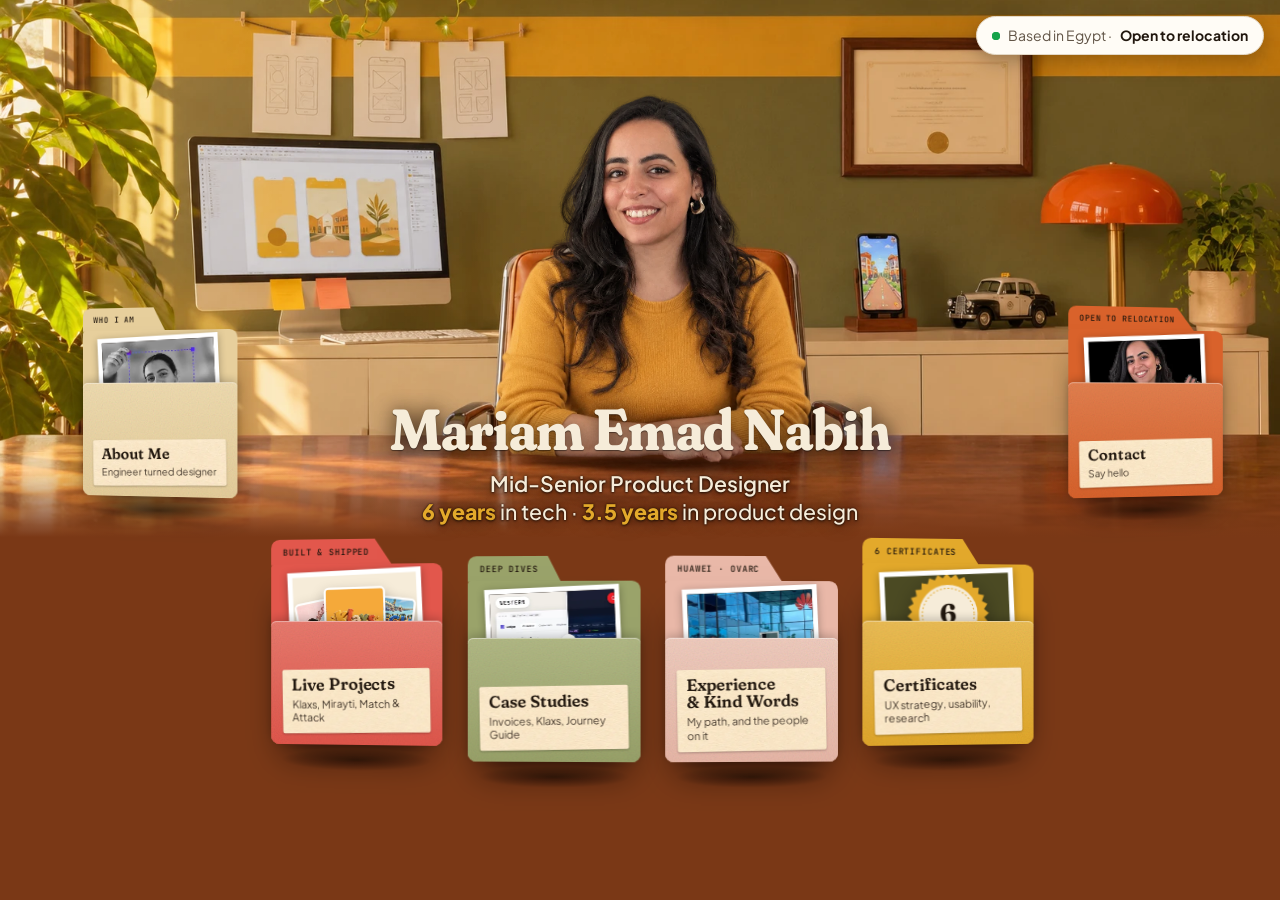
==== index.html @ 78dc9bfa "A UX designer's studio: the new room photos The desk's room now reads as a UI/UX designer's studio r" ====
<!DOCTYPE html>
<html lang="en">
<head>
<meta charset="utf-8">
<meta name="viewport" content="width=device-width, initial-scale=1, viewport-fit=cover">
<title>Mariam Emad Nabih — Product Designer, B2B SaaS</title>
<meta name="description" content="Product designer with a computer-science background. I design billing, wallet and admin systems for B2B SaaS at Ovarc. Based in Egypt, open to relocation.">
<meta name="author" content="Mariam Emad Nabih">
<meta name="theme-color" content="#F7F0E3">
<meta name="robots" content="index, follow, max-image-preview:large, max-snippet:-1, max-video-preview:-1">

<!-- =====================================================================
     ⚠️  SITE ADDRESS — the one thing to change when you move domains.
     Six values below start with it: canonical, og:url, og:image,
     twitter:image, and the two "url" fields in the JSON-LD block.
     Find and replace   https://ruyinqc.github.io/Mariam-s-Portfolio/
     with your new address, and update sitemap.xml and robots.txt too.

     It must be a real, reachable URL. A canonical pointing at a domain
     that does not resolve tells Google the true copy of this page lives
     somewhere else, and it will quietly drop this one from the index.
     ===================================================================== -->
<link rel="canonical" href="https://ruyinqc.github.io/Mariam-s-Portfolio/">

<meta property="og:type" content="profile">
<meta property="og:site_name" content="Mariam Emad Nabih">
<meta property="og:title" content="Mariam Emad Nabih — Product Designer, B2B SaaS">
<meta property="og:description" content="Engineer turned product designer. I make complex B2B systems feel obvious — billing, wallets, admin dashboards. Based in Egypt, open to relocation.">
<meta property="og:url" content="https://ruyinqc.github.io/Mariam-s-Portfolio/">
<meta property="og:image" content="https://ruyinqc.github.io/Mariam-s-Portfolio/assets/img/og-cover.png">
<meta property="og:image:type" content="image/png">
<meta property="og:image:width" content="1200">
<meta property="og:image:height" content="630">
<meta property="og:image:alt" content="Mariam Emad Nabih at her desk, smiling. Mid-Senior Product Designer, 3.5 years in product design. Based in Egypt, open to relocation.">
<meta property="og:locale" content="en_US">
<meta property="profile:first_name" content="Mariam">
<meta property="profile:last_name" content="Emad Nabih">
<meta property="profile:gender" content="female">

<meta name="twitter:card" content="summary_large_image">
<meta name="twitter:title" content="Mariam Emad Nabih — Product Designer, B2B SaaS">
<meta name="twitter:description" content="Engineer turned product designer. I make complex B2B systems feel obvious. Based in Egypt, open to relocation.">
<meta name="twitter:image" content="https://ruyinqc.github.io/Mariam-s-Portfolio/assets/img/og-cover.png">
<meta name="twitter:image:alt" content="Mariam Emad Nabih at her desk. Mid-Senior Product Designer.">

<!-- rel=me links let Google and Mastodon tie these profiles to this page. -->
<link rel="me" href="https://www.linkedin.com/in/mariamemadnabih/">
<link rel="me" href="https://www.instagram.com/ruyi_nqc/">
<link rel="me" href="mailto:marmaremad31@gmail.com">

<link rel="icon" type="image/svg+xml" href="assets/img/favicon.svg">

<!-- Type is self-hosted: no third-party request, nothing for a visitor to consent to. -->
<link rel="preload" as="font" type="font/woff2" href="assets/fonts/plus-jakarta-sans-normal-latin.woff2" crossorigin>
<link rel="preload" as="font" type="font/woff2" href="assets/fonts/jetbrains-mono-normal-latin.woff2" crossorigin>
<link rel="preload" as="font" type="font/woff2" href="assets/fonts/fraunces-normal-latin.woff2" crossorigin>
<link rel="preload" as="image" href="assets/img/desk/room-wide.webp?v=2" media="(min-width: 620px)" fetchpriority="high">
<link rel="preload" as="image" href="assets/img/desk/room-tall.webp?v=2" media="(max-width: 619px)" fetchpriority="high">
<link rel="preload" as="image" href="assets/img/desk/mariam-front.webp" fetchpriority="high">

<link rel="stylesheet" href="assets/css/fonts.css?v=19">
<link rel="stylesheet" href="assets/css/tokens.css?v=20">
<link rel="stylesheet" href="assets/css/base.css?v=19">
<link rel="stylesheet" href="assets/css/layout.css?v=19">
<link rel="stylesheet" href="assets/css/components.css?v=21">
<!-- The case-study reader's styles aren't needed for the first screen, so they load
     without holding it up. (The reader itself needs JavaScript anyway.) -->
<link rel="stylesheet" href="assets/css/reader.css?v=20" media="print" onload="this.media='all'">
<link rel="stylesheet" href="assets/css/desk.css?v=6">
<link rel="stylesheet" href="assets/css/folio.css?v=3">

<!-- Structured data. The case studies and certificates are added at runtime
     by app.js, straight from data.js and config.js, so they can never drift
     out of step with what the page actually shows. -->
<script type="application/ld+json">
{
  "@context": "https://schema.org",
  "@graph": [
    {
      "@type": "WebSite",
      "@id": "https://ruyinqc.github.io/Mariam-s-Portfolio/#website",
      "url": "https://ruyinqc.github.io/Mariam-s-Portfolio/",
      "name": "Mariam Emad Nabih — Product Designer",
      "inLanguage": "en",
      "publisher": { "@id": "https://ruyinqc.github.io/Mariam-s-Portfolio/#person" }
    },
    {
      "@type": "ProfilePage",
      "@id": "https://ruyinqc.github.io/Mariam-s-Portfolio/#webpage",
      "url": "https://ruyinqc.github.io/Mariam-s-Portfolio/",
      "name": "Mariam Emad Nabih — Product Designer, B2B SaaS",
      "description": "Product designer with a computer-science background. I design billing, wallet and admin systems for B2B SaaS at Ovarc. Based in Egypt, open to relocation.",
      "inLanguage": "en",
      "isPartOf": { "@id": "https://ruyinqc.github.io/Mariam-s-Portfolio/#website" },
      "about": { "@id": "https://ruyinqc.github.io/Mariam-s-Portfolio/#person" },
      "mainEntity": { "@id": "https://ruyinqc.github.io/Mariam-s-Portfolio/#person" },
      "primaryImageOfPage": {
        "@type": "ImageObject",
        "url": "https://ruyinqc.github.io/Mariam-s-Portfolio/assets/img/og-cover.png",
        "width": 1200,
        "height": 630
      }
    },
    {
      "@type": "Person",
      "@id": "https://ruyinqc.github.io/Mariam-s-Portfolio/#person",
      "name": "Mariam Emad Nabih",
      "givenName": "Mariam",
      "familyName": "Emad Nabih",
      "url": "https://ruyinqc.github.io/Mariam-s-Portfolio/",
      "mainEntityOfPage": { "@id": "https://ruyinqc.github.io/Mariam-s-Portfolio/#webpage" },
      "jobTitle": "Mid-Senior Product Designer",
      "description": "Mid-Senior Product Designer with a B.Sc. in Computer Science and a background in software engineering. Six years in tech, three and a half designing B2B SaaS products — invoicing and payments, wallets, company incorporation and admin dashboards. Currently owns the end-to-end product design process across multiple products at Ovarc. Open to relocation.",
      "image": {
        "@type": "ImageObject",
        "url": "https://ruyinqc.github.io/Mariam-s-Portfolio/assets/img/mariam-frame.webp",
        "caption": "Mariam Emad Nabih"
      },
      "email": "mailto:marmaremad31@gmail.com",
      "address": { "@type": "PostalAddress", "addressCountry": "EG" },
      "homeLocation": { "@type": "Place", "name": "Egypt" },
      "worksFor": {
        "@type": "Organization",
        "name": "Ovarc",
        "description": "B2B SaaS platform for company formation, payroll and business operations in Egypt."
      },
      "alumniOf": {
        "@type": "CollegeOrUniversity",
        "name": "Beijing Jiaotong University",
        "address": { "@type": "PostalAddress", "addressLocality": "Beijing", "addressCountry": "CN" }
      },
      "hasOccupation": {
        "@type": "Occupation",
        "name": "Product Designer",
        "occupationalCategory": "15-1255.00",
        "skills": "User research, design thinking, information architecture, user flows, wireframing, design systems, prototyping, usability testing, B2B SaaS product design"
      },
      "knowsAbout": [
        "Product design",
        "UX design",
        "UI design",
        "B2B SaaS",
        "Design systems",
        "User research",
        "Usability testing",
        "Information architecture",
        "Interaction design",
        "UX writing",
        "Fintech and payments UX",
        "Admin dashboard design",
        "Figma",
        "Design tokens",
        "Accessibility",
        "Cross-cultural and localisation design"
      ],
      "knowsLanguage": [
        { "@type": "Language", "name": "Arabic", "alternateName": "ar" },
        { "@type": "Language", "name": "English", "alternateName": "en" },
        { "@type": "Language", "name": "Chinese", "alternateName": "zh" },
        { "@type": "Language", "name": "Spanish", "alternateName": "es" }
      ],
      "seeks": {
        "@type": "Demand",
        "name": "Product design roles, open to relocation"
      },
      "sameAs": [
        "https://www.linkedin.com/in/mariamemadnabih/",
        "https://www.instagram.com/ruyi_nqc/"
      ]
    }
  ]
}
</script>
</head>

<body>
<a class="skip-link" href="#main">Skip to content</a>

<!-- ============ ICON SPRITE ============ -->
<svg class="sprite" aria-hidden="true" focusable="false" xmlns="http://www.w3.org/2000/svg">
  <symbol id="i-doc" viewBox="0 0 24 24"><path d="M6 2.5h7.5L19 8v13.5H6z" fill="currentColor" opacity=".12"/><path d="M13.5 2.5 19 8h-5.5z" fill="currentColor" opacity=".35"/><path d="M6 2.5h7.5L19 8v13.5H6zM13.5 2.5V8H19M8.8 12h7.4M8.8 15.4h7.4M8.8 18.2h4.4" fill="none" stroke="currentColor" stroke-width="1.5" stroke-linejoin="round" stroke-linecap="round"/></symbol>
  <symbol id="i-coin" viewBox="0 0 24 24"><ellipse cx="12" cy="7.5" rx="8" ry="3.4" fill="currentColor" opacity=".18"/><path d="M4 7.5v9c0 1.9 3.6 3.4 8 3.4s8-1.5 8-3.4v-9" fill="currentColor" opacity=".1"/><path d="M20 7.5c0 1.88-3.58 3.4-8 3.4S4 9.38 4 7.5 7.58 4.1 12 4.1s8 1.52 8 3.4ZM4 7.5v9c0 1.88 3.58 3.4 8 3.4s8-1.52 8-3.4v-9M4 12c0 1.88 3.58 3.4 8 3.4s8-1.52 8-3.4" fill="none" stroke="currentColor" stroke-width="1.5" stroke-linejoin="round"/></symbol>
  <symbol id="i-wallet" viewBox="0 0 24 24"><rect x="2.8" y="5.8" width="18.4" height="13.4" rx="2.6" fill="currentColor" opacity=".12"/><path d="M2.8 8.4A2.6 2.6 0 0 1 5.4 5.8h10.4M21.2 11.2v-.4a2.6 2.6 0 0 0-2.6-2.6H5.4a2.6 2.6 0 0 0-2.6 2.6v5.8a2.6 2.6 0 0 0 2.6 2.6h13.2a2.6 2.6 0 0 0 2.6-2.6v-.4" fill="none" stroke="currentColor" stroke-width="1.5" stroke-linecap="round"/><path d="M22 11.2h-4a2.4 2.4 0 0 0 0 4.8h4z" fill="none" stroke="currentColor" stroke-width="1.5" stroke-linejoin="round"/></symbol>
  <symbol id="i-sad" viewBox="0 0 24 24"><circle cx="12" cy="12" r="9.2" fill="currentColor" opacity=".12"/><circle cx="12" cy="12" r="9.2" fill="none" stroke="currentColor" stroke-width="1.5"/><path d="M8.4 15.6c.9-1.2 2.1-1.8 3.6-1.8s2.7.6 3.6 1.8" fill="none" stroke="currentColor" stroke-width="1.5" stroke-linecap="round"/><circle cx="9.2" cy="9.8" r="1.05" fill="currentColor"/><circle cx="14.8" cy="9.8" r="1.05" fill="currentColor"/></symbol>
  <symbol id="i-happy" viewBox="0 0 24 24"><circle cx="12" cy="12" r="9.2" fill="currentColor" opacity=".12"/><circle cx="12" cy="12" r="9.2" fill="none" stroke="currentColor" stroke-width="1.5"/><path d="M8.2 13.6c.9 1.5 2.2 2.3 3.8 2.3s2.9-.8 3.8-2.3" fill="none" stroke="currentColor" stroke-width="1.5" stroke-linecap="round"/><circle cx="9.2" cy="9.8" r="1.05" fill="currentColor"/><circle cx="14.8" cy="9.8" r="1.05" fill="currentColor"/></symbol>
  <symbol id="i-check" viewBox="0 0 24 24"><circle cx="12" cy="12" r="9.2" fill="currentColor" opacity=".14"/><circle cx="12" cy="12" r="9.2" fill="none" stroke="currentColor" stroke-width="1.5"/><path d="m8 12.2 2.8 2.8L16.2 9.6" fill="none" stroke="currentColor" stroke-width="1.9" stroke-linecap="round" stroke-linejoin="round"/></symbol>
  <symbol id="i-alert" viewBox="0 0 24 24"><path d="M12 3.6 21.4 20H2.6z" fill="currentColor" opacity=".14"/><path d="M12 3.6 21.4 20H2.6z" fill="none" stroke="currentColor" stroke-width="1.5" stroke-linejoin="round"/><path d="M12 9.6v4.2" stroke="currentColor" stroke-width="1.9" stroke-linecap="round"/><circle cx="12" cy="16.8" r="1.15" fill="currentColor"/></symbol>
  <symbol id="i-layers" viewBox="0 0 24 24"><path d="m12 2.9 9 5.1-9 5.1-9-5.1z" fill="currentColor" opacity=".16"/><path d="m12 2.9 9 5.1-9 5.1-9-5.1zM3 12.4l9 5.1 9-5.1M3 16.5l9 5.1 9-5.1" fill="none" stroke="currentColor" stroke-width="1.5" stroke-linejoin="round"/></symbol>
  <symbol id="i-cursor" viewBox="0 0 24 24"><path d="m5 3 14.5 7.8-6.3 1.6-2.3 6.2z" fill="currentColor"/></symbol>
  <symbol id="i-arrow" viewBox="0 0 24 24"><path d="M4 12h15.5m-6-6 6 6-6 6" fill="none" stroke="currentColor" stroke-width="1.8" stroke-linecap="round" stroke-linejoin="round"/></symbol>
  <symbol id="i-close" viewBox="0 0 24 24"><path d="m6 6 12 12M18 6 6 18" fill="none" stroke="currentColor" stroke-width="1.9" stroke-linecap="round"/></symbol>
  <symbol id="i-prev" viewBox="0 0 24 24"><path d="m14.5 5-7 7 7 7" fill="none" stroke="currentColor" stroke-width="1.9" stroke-linecap="round" stroke-linejoin="round"/></symbol>
  <symbol id="i-next" viewBox="0 0 24 24"><path d="m9.5 5 7 7-7 7" fill="none" stroke="currentColor" stroke-width="1.9" stroke-linecap="round" stroke-linejoin="round"/></symbol>
  <symbol id="i-ext" viewBox="0 0 24 24"><path d="M14 4h6v6M20 4l-8.5 8.5M18 14.5V19a1.5 1.5 0 0 1-1.5 1.5h-11A1.5 1.5 0 0 1 4 19V8a1.5 1.5 0 0 1 1.5-1.5H10" fill="none" stroke="currentColor" stroke-width="1.7" stroke-linecap="round" stroke-linejoin="round"/></symbol>
  <symbol id="i-mail" viewBox="0 0 24 24"><rect x="2.8" y="5" width="18.4" height="14" rx="2.4" fill="none" stroke="currentColor" stroke-width="1.7"/><path d="m3.6 6.8 8.4 6 8.4-6" fill="none" stroke="currentColor" stroke-width="1.7" stroke-linecap="round" stroke-linejoin="round"/></symbol>
  <symbol id="i-linkedin" viewBox="0 0 24 24"><path d="M4.98 3.5a2.5 2.5 0 1 0 0 5 2.5 2.5 0 0 0 0-5zM3 9.5h4V21H3zM9.5 9.5h3.8v1.6a4.2 4.2 0 0 1 3.7-1.9c3 0 4.5 1.9 4.5 5.4V21h-4v-5.6c0-1.6-.6-2.5-2-2.5s-2.2 1-2.2 2.6V21h-3.8z" fill="currentColor"/></symbol>
  <symbol id="i-instagram" viewBox="0 0 24 24"><rect x="3" y="3" width="18" height="18" rx="5" fill="none" stroke="currentColor" stroke-width="1.7"/><circle cx="12" cy="12" r="4" fill="none" stroke="currentColor" stroke-width="1.7"/><circle cx="17.2" cy="6.8" r="1.2" fill="currentColor"/></symbol>
  <symbol id="i-download" viewBox="0 0 24 24"><path d="M12 3.5v11.5m0 0 4.2-4.2M12 15l-4.2-4.2M4 17.5v1A2.5 2.5 0 0 0 6.5 21h11a2.5 2.5 0 0 0 2.5-2.5v-1" fill="none" stroke="currentColor" stroke-width="1.7" stroke-linecap="round" stroke-linejoin="round"/></symbol>
  <symbol id="i-menu" viewBox="0 0 24 24"><path d="M4 7h16M4 12h16M4 17h16" fill="none" stroke="currentColor" stroke-width="1.9" stroke-linecap="round"/></symbol>
  <symbol id="i-quote" viewBox="0 0 24 24"><path d="M9.8 5.4C6.5 6.9 4.6 9.7 4.6 13.2c0 3.3 1.9 5.4 4.4 5.4 2.2 0 3.8-1.6 3.8-3.7 0-2-1.4-3.5-3.3-3.5-.4 0-.8.06-1 .13.5-1.8 2.1-3.4 4.2-4.3zm9.6 0c-3.3 1.5-5.2 4.3-5.2 7.8 0 3.3 1.9 5.4 4.4 5.4 2.2 0 3.8-1.6 3.8-3.7 0-2-1.4-3.5-3.3-3.5-.4 0-.8.06-1 .13.5-1.8 2.1-3.4 4.2-4.3z" fill="currentColor"/></symbol>
  <symbol id="i-logo" viewBox="0 0 497.456 496.9"><g transform="translate(-0.656422,497.848016) scale(0.1,-0.1)" fill="currentColor" stroke="none"><path d="M2205 4968 c-383 -43 -797 -198 -1115 -416 -722 -496 -1130 -1327 -1079 -2198 36 -623 286 -1181 724 -1619 342 -342 743 -561 1228 -671 322 -73 741 -72 1074 2 455 102 885 339 1217 670 696 695 915 1737 559 2664 -20 52 -66 154 -103 225 -371 734 -1102 1245 -1918 1340 -139 16 -456 18 -587 3z m584 -158 c41 -6 76 -12 78 -14 2 -2 -3 -21 -13 -42 -101 -232 -122 -287 -200 -514 l-63 -185 -82 3 c-100 4 -306 -13 -407 -34 -590 -121 -1052 -597 -1158 -1194 -27 -148 -27 -461 0 -615 83 -483 376 -875 825 -1100 190 -95 392 -154 626 -180 83 -9 155 -18 160 -20 6 -1 30 -54 54 -116 55 -143 160 -352 246 -489 75 -121 80 -113 -66 -129 -418 -46 -794 2 -1169 151 -411 163 -803 481 -1062 863 -465 686 -526 1589 -156 2330 122 244 245 413 447 616 201 201 372 324 619 449 239 120 555 208 827 230 121 10 377 4 494 -10z m360 -76 c213 -63 460 -178 631 -293 572 -384 946 -988 1031 -1666 14 -115 14 -443 0 -560 -105 -856 -682 -1593 -1487 -1900 -95 -37 -225 -76 -234 -70 -12 7 -95 135 -150 231 -194 335 -308 678 -360 1081 -30 236 -40 395 -47 738 -16 837 95 1481 377 2184 88 220 118 281 137 281 9 0 55 -12 102 -26z m-606 -841 c3 -5 -1 -30 -9 -58 -78 -294 -133 -693 -155 -1129 -23 -451 26 -1177 100 -1474 30 -123 34 -152 18 -152 -7 0 -64 7 -127 15 -672 89 -1160 526 -1270 1139 -25 139 -27 415 -5 556 73 449 391 846 809 1009 123 48 234 77 341 89 101 12 292 14 298 5z"/><path d="M1978 3460 c-205 -37 -360 -158 -434 -339 -30 -75 -49 -222 -33 -254 21 -39 51 -48 83 -24 15 11 20 34 26 103 8 98 44 191 97 251 81 93 209 153 327 153 70 0 106 18 106 54 0 39 -21 56 -75 61 -27 2 -71 0 -97 -5z"/><path d="M1618 2716 c-69 -52 -5 -158 70 -115 22 12 28 23 30 56 3 38 0 43 -27 57 -36 19 -51 20 -73 2z"/></g></symbol>

  <!-- Flags for the spoken languages, all drawn at 3:2. Inline SVG rather than
       emoji: Windows shows flag emoji as two bare letters. -->
  <symbol id="flag-eg" viewBox="0 0 30 20"><path fill="#CE1126" d="M0 0h30v6.67H0z"/><path fill="#fff" d="M0 6.67h30v6.66H0z"/><path fill="#000" d="M0 13.33h30V20H0z"/><g fill="#C09300"><circle cx="15" cy="7.9" r=".55"/><path d="M13.9 8.7h2.2v1.9q0 1.1-1.1 1.5-1.1-.4-1.1-1.5zM13.9 8.8l-1.6.6.6 1.9 1-.4zM16.1 8.8l1.6.6-.6 1.9-1-.4zM13.3 12.3h3.4v.5h-3.4z"/></g></symbol>
  <!-- The red diagonals are counterchanged: each sits on one side of the white. -->
  <symbol id="flag-gb" viewBox="0 0 30 20"><path fill="#012169" d="M0 0h30v20H0z"/><path stroke="#fff" stroke-width="4" d="m0 0 30 20M30 0 0 20"/><path fill="#C8102E" d="M0 0l15 10-.74 1.11L-.74 1.11zM30 20 15 10l.74-1.11 15 10zM15 10 30 0l-.74-1.11-15 10zM15 10 0 20l.74 1.11 15-10z"/><path fill="#fff" d="M11.67 0h6.66v20h-6.66zM0 6.67h30v6.66H0z"/><path fill="#C8102E" d="M13 0h4v20h-4zM0 8h30v4H0z"/></symbol>
  <symbol id="flag-cn" viewBox="0 0 30 20"><path fill="#EE1C25" d="M0 0h30v20H0z"/><path fill="#FFFF00" d="M5 2L5.67 4.07L7.85 4.07L6.09 5.35L6.76 7.43L5 6.15L3.24 7.43L3.91 5.35L2.15 4.07L4.33 4.07zM9.14 2.51L9.62 1.97L9.25 1.34L9.91 1.63L10.39 1.08L10.33 1.8L11 2.09L10.29 2.25L10.22 2.97L9.85 2.35zM11.01 4.14L11.66 3.82L11.56 3.1L12.07 3.62L12.72 3.3L12.38 3.95L12.88 4.47L12.17 4.34L11.83 4.99L11.73 4.27zM11.04 6.73L11.76 6.7L11.96 6L12.21 6.68L12.94 6.66L12.37 7.1L12.62 7.79L12.01 7.38L11.44 7.83L11.64 7.13zM9.22 8.38L9.9 8.63L10.35 8.06L10.32 8.79L11 9.05L10.3 9.24L10.26 9.96L9.87 9.36L9.16 9.55L9.62 8.98z"/></symbol>
  <symbol id="flag-es" viewBox="0 0 30 20"><path fill="#AA151B" d="M0 0h30v20H0z"/><path fill="#F1BF00" d="M0 5h30v10H0z"/></symbol>
  <!-- The seal on the Certificates folder. -->
  <symbol id="art-seal" viewBox="0 0 100 124"><polygon points="30,78 22,122 36,112 44,124 50,84" fill="#E2574C"/><polygon points="70,78 78,122 64,112 56,124 50,84" fill="#C9473D"/><polygon points="50.0,3.0 54.7,8.3 60.5,4.2 63.9,10.4 70.4,7.7 72.3,14.4 79.3,13.3 79.7,20.3 86.7,20.7 85.6,27.7 92.3,29.6 89.6,36.1 95.8,39.5 91.7,45.3 97.0,50.0 91.7,54.7 95.8,60.5 89.6,63.9 92.3,70.4 85.6,72.3 86.7,79.3 79.7,79.7 79.3,86.7 72.3,85.6 70.4,92.3 63.9,89.6 60.5,95.8 54.7,91.7 50.0,97.0 45.3,91.7 39.5,95.8 36.1,89.6 29.6,92.3 27.7,85.6 20.7,86.7 20.3,79.7 13.3,79.3 14.4,72.3 7.7,70.4 10.4,63.9 4.2,60.5 8.3,54.7 3.0,50.0 8.3,45.3 4.2,39.5 10.4,36.1 7.7,29.6 14.4,27.7 13.3,20.7 20.3,20.3 20.7,13.3 27.7,14.4 29.6,7.7 36.1,10.4 39.5,4.2 45.3,8.3" fill="#E3A92B"/><circle cx="50" cy="50" r="34" fill="#F6ECD9"/><circle cx="50" cy="50" r="30" fill="none" stroke="#E3A92B" stroke-width="1.2" stroke-dasharray="2 2.4"/><text x="50" y="59" text-anchor="middle" font-family="Fraunces, Georgia, serif" font-weight="700" font-size="30" fill="#21170E">6</text><text x="50" y="70" text-anchor="middle" font-family="JetBrains Mono, monospace" font-size="5.4" letter-spacing=".8" fill="#21170E">CERTIFIED</text></symbol>
</svg>

<!-- ============ NAV ============ -->
<header class="nav" id="nav">
  <nav class="nav__pill" aria-label="Primary">
    <a class="nav__brand" href="#top" aria-label="Mariam Emad Nabih — back to the desk">
      <span class="nav__avatar" aria-hidden="true">
        <svg class="nav__ring" viewBox="0 0 44 44" aria-hidden="true">
          <circle class="nav__ring-track" cx="22" cy="22" r="20"/>
          <circle class="nav__ring-fill" cx="22" cy="22" r="20" id="scrollRing"/>
        </svg>
        <span class="nav__initial">
          <svg class="nav__logo-icon" aria-hidden="true"><use href="#i-logo"/></svg>
        </span>
      </span>
      <span class="nav__name">Mariam</span>
    </a>

    <span class="nav__divider" aria-hidden="true"></span>

    <ul class="nav__list" id="navList">
      <li><a class="nav__link" href="#about" data-section="about">About</a></li>
      <li><a class="nav__link" href="#work" data-section="work">Work</a></li>
      <li><a class="nav__link" href="#path" data-section="path">Path</a></li>
      <li><a class="nav__link" href="#words" data-section="words">Words</a></li>
      <li><a class="nav__link" href="#proof" data-section="proof">Certificates</a></li>
      <span class="nav__chip" id="navChip" aria-hidden="true"></span>
    </ul>

    <a class="btn btn--primary btn--sm nav__cta" href="#contact">Let's talk</a>

    <button class="nav__toggle" id="navToggle" type="button" aria-expanded="false" aria-controls="navSheet">
      <svg class="icon" aria-hidden="true"><use href="#i-menu"/></svg>
      <span class="nav__current" id="navCurrent">Menu</span>
    </button>
  </nav>

  <div class="nav__sheet" id="navSheet" hidden>
    <ul>
      <li><a href="#about">About</a></li>
      <li><a href="#toolkit">Toolkit</a></li>
      <li><a href="#work">Work</a></li>
      <li><a href="#path">Path</a></li>
      <li><a href="#words">Words</a></li>
      <li><a href="#proof">Certificates</a></li>
      <li><a href="#contact">Contact</a></li>
    </ul>
  </div>
</header>

<main id="main">

<!-- ============ THE DESK ============ -->
<!-- The first thing anyone sees: Mariam at her desk, her name across the
     desk's edge, and six folders around her that open the rest of the page.

     Everything here works without JavaScript: the photo is laid out with
     percentages, and each folder is an ordinary link to its section.
     desk.js adds the rest — fitting it all to one screen, the U of folders
     and the selection-frame cursor; folio.js opens a folder over the desk.

     Photos live in assets/img/desk/. -->
<section class="desk" id="top" aria-label="Mariam at her desk">
  <div class="desk__photo" id="deskPhoto">
    <div class="desk__world" id="deskWorld">
      <picture class="desk__room">
        <source media="(max-width: 619px)" srcset="assets/img/desk/room-tall.webp?v=2" width="941" height="1672">
        <img src="assets/img/desk/room-wide.webp?v=2" width="1672" height="941" alt="" fetchpriority="high" decoding="async" id="deskRoom">
      </picture>
      <img class="desk__reflect" src="assets/img/desk/mariam-front.webp" width="791" height="917" alt="" decoding="async">
      <span class="desk__shadow desk__shadow--soft" aria-hidden="true"></span>
      <span class="desk__shadow desk__shadow--tight" aria-hidden="true"></span>
      <div class="desk__me" id="deskMe">
        <img src="assets/img/desk/mariam-front.webp" width="791" height="917" fetchpriority="high" decoding="async"
             alt="Mariam Emad Nabih sitting at her desk, smiling, her arms folded on the desk.">
      </div>
      <span class="desk__light" aria-hidden="true"></span>
    </div>
    <span class="desk__blend" aria-hidden="true"></span>
  </div>

  <div class="desk__plate" id="deskPlate">
    <h1 class="desk__name">Mariam Emad Nabih</h1>
    <p class="desk__role"><span>Mid-Senior Product Designer</span><span class="desk__facts"><span class="desk__dot" aria-hidden="true"> · </span><b>6 years</b> in tech · <b>3.5 years</b> in product design</span></p>
  </div>

  <!-- Pinned to the top-right corner of the desk; after her name in the
       markup, so it is read after it. -->
  <p class="status desk__status">
    <span class="status__dot" aria-hidden="true"></span>
    Based in Egypt · <strong>Open to relocation</strong>
  </p>

  <!-- The six folders, left to right. --fc is the folder's colour and --fc2
       the lighter shade on its front. The picture inside each one is just an
       existing image from the site. -->
  <nav class="desk__folders" aria-label="Sections">
    <ul class="folders" id="folders">
      <li class="folders__item">
        <a class="folder" href="#about" style="--fc:#E7CF9C; --fc2:#F1DDB1">
          <span class="folder__tab" aria-hidden="true">Who I am</span>
          <span class="folder__back" aria-hidden="true"></span>
          <span class="folder__print" aria-hidden="true"><span class="folder__pic"><img src="assets/img/desk/prints/about.webp" width="360" height="225" alt="" decoding="async" style="object-position:64% 45%"></span></span>
          <span class="folder__front"><span class="folder__label"><span class="folder__title">About Me</span><span class="folder__sub">Engineer turned designer</span></span></span>
        </a>
      </li>
      <li class="folders__item">
        <a class="folder" href="#work" data-case="vibe-coding" style="--fc:#E2574C; --fc2:#EA7B6E">
          <span class="folder__tab" aria-hidden="true">Built &amp; shipped</span>
          <span class="folder__back" aria-hidden="true"></span>
          <span class="folder__print" aria-hidden="true"><span class="folder__pic folder__pic--collage"><img src="assets/img/vibe/mirayti.webp" width="240" height="240" alt="" loading="lazy" decoding="async"><img src="assets/img/vibe/klaxs.webp" width="240" height="240" alt="" loading="lazy" decoding="async"><img src="assets/img/vibe/match-and-attack.webp" width="240" height="240" alt="" loading="lazy" decoding="async"></span></span>
          <span class="folder__front"><span class="folder__label"><span class="folder__title">Live Projects</span><span class="folder__sub">Klaxs, Mirayti, Match &amp; Attack</span></span></span>
        </a>
      </li>
      <li class="folders__item">
        <a class="folder" href="#work" style="--fc:#9AA36A; --fc2:#B3BA86">
          <span class="folder__tab" aria-hidden="true">Deep dives</span>
          <span class="folder__back" aria-hidden="true"></span>
          <span class="folder__print" aria-hidden="true"><span class="folder__pic"><img src="assets/img/desk/prints/cases.webp" width="400" height="250" alt="" decoding="async" style="object-position:8% 30%"></span></span>
          <span class="folder__front"><span class="folder__label"><span class="folder__title">Case Studies</span><span class="folder__sub">Invoices, Klaxs, Journey Guide</span></span></span>
        </a>
      </li>
      <li class="folders__item">
        <a class="folder" href="#path" style="--fc:#E9B8A8; --fc2:#F1CDBF">
          <span class="folder__tab" aria-hidden="true">Huawei · Ovarc</span>
          <span class="folder__back" aria-hidden="true"></span>
          <span class="folder__print" aria-hidden="true"><span class="folder__pic"><img src="assets/img/desk/prints/path.webp" width="360" height="265" alt="" decoding="async" style="object-position:30% 40%"><span class="folder__faces"><img src="assets/img/people/amany-salah.webp" width="176" height="176" alt="" loading="lazy" decoding="async"><img src="assets/img/people/mohamed-wael.webp" width="176" height="176" alt="" loading="lazy" decoding="async"><img src="assets/img/people/randa-mohammed.webp" width="144" height="144" alt="" loading="lazy" decoding="async"></span></span></span>
          <span class="folder__front"><span class="folder__label"><span class="folder__title">Experience &amp;&nbsp;Kind Words</span><span class="folder__sub">My path, and the people on it</span></span></span>
        </a>
      </li>
      <li class="folders__item">
        <a class="folder" href="#proof" style="--fc:#E3A92B; --fc2:#EDBE55">
          <span class="folder__tab" aria-hidden="true">6 certificates</span>
          <span class="folder__back" aria-hidden="true"></span>
          <span class="folder__print" aria-hidden="true"><span class="folder__pic folder__pic--seal"><svg viewBox="0 0 100 124" aria-hidden="true"><use href="#art-seal"/></svg></span></span>
          <span class="folder__front"><span class="folder__label"><span class="folder__title">Certificates</span><span class="folder__sub">UX strategy, usability, research</span></span></span>
        </a>
      </li>
      <li class="folders__item">
        <a class="folder" href="#contact" style="--fc:#D9622B; --fc2:#E4804F">
          <span class="folder__tab" aria-hidden="true">Open to relocation</span>
          <span class="folder__back" aria-hidden="true"></span>
          <span class="folder__print" aria-hidden="true"><span class="folder__pic"><img src="assets/img/desk/prints/contact.webp" width="300" height="363" alt="" decoding="async" style="object-position:50% 18%"></span></span>
          <span class="folder__front"><span class="folder__label"><span class="folder__title">Contact</span><span class="folder__sub">Say hello</span></span></span>
        </a>
      </li>
    </ul>
  </nav>

  <!-- The selection-frame cursor, drawn by desk.js for a mouse or trackpad. -->
  <div class="desk__cursor" id="deskCursor" aria-hidden="true">
    <div class="desk__sel" id="deskSel"><i></i><i></i><i></i><i></i><span class="desk__sel-name"></span><span class="desk__sel-size cpill"></span></div>
    <div class="desk__cross" id="deskCross"><svg width="22" height="22" viewBox="0 0 22 22"><path d="M11 0v8M11 14v8M0 11h8M14 11h8" stroke="rgba(6,30,14,.45)" stroke-width="3.4"/><path d="M11 0v8M11 14v8M0 11h8M14 11h8" stroke="#22C55E" stroke-width="1.6"/><circle cx="11" cy="11" r="1.4" fill="#22C55E"/></svg><span class="desk__xy cpill"></span></div>
  </div>
</section>

<!-- ============ ABOUT ============ -->
<section class="section about" id="about">
  <div class="shell about__inner">
    <div class="about__copy">
      <p class="eyebrow" data-reveal><span>01</span> About me</p>

      <p class="status" data-reveal>
        <span class="status__dot" aria-hidden="true"></span>
        Based in Egypt · <strong>Open to relocation</strong>
      </p>

      <h2 class="section__title about__title" data-reveal data-reveal-delay="1">Mid-Senior <br><em>Product Designer</em></h2>

      <ul class="about__facts" data-reveal data-reveal-delay="2">
        <li><b>6</b> years in tech</li>
        <li><b>3.5</b> years in product design</li>
        <li><b>B2B</b> SaaS</li>
      </ul>

      <p class="about__lede" data-reveal data-reveal-delay="3">
        I started my career as a software engineer, so I understand the realities behind
        building and shipping products. Today, I design billing systems, admin dashboards,
        and onboarding flows that are clear, practical, and <em>built to work well from the start.</em>
      </p>

      <div class="about__cta" data-reveal data-reveal-delay="4">
        <a class="btn btn--primary" href="#work">
          See the work <svg class="icon" aria-hidden="true"><use href="#i-arrow"/></svg>
        </a>
        <a class="btn btn--ghost" href="assets/cv/Mariam-Emad-Nabih-Product-Designer-CV.pdf" download>
          <svg class="icon" aria-hidden="true"><use href="#i-download"/></svg> Download CV
        </a>
      </div>
    </div>

    <figure class="about__portrait" data-parallax="-0.055">
      <img src="assets/img/mariam-frame.webp"
           srcset="assets/img/mariam-frame-900.webp 900w, assets/img/mariam-frame.webp 1586w"
           sizes="(max-width: 900px) 92vw, 46vw"
           width="1586" height="992" loading="lazy" decoding="async"
           alt="Mariam Emad Nabih, framed inside a design-tool selection box.">
      <figcaption class="about__tag" aria-hidden="true">
        <svg class="icon" aria-hidden="true"><use href="#i-cursor"/></svg> Mariam
      </figcaption>
    </figure>
  </div>
</section>

<!-- ============ TOOLKIT ============ -->
<section class="section toolkit" id="toolkit">
  <div class="shell">
    <header class="section__head section__head--wide" data-reveal>
      <p class="eyebrow"><span>02</span> Toolkit</p>
      <h2 class="section__title">What's on my <em>canvas</em>.</h2>
    </header>

    <div class="toolkit__grid">
      <div class="toolgroup" data-reveal>
        <h3 class="mini-title">Design</h3>
        <ul class="chips">
          <li class="chip chip--hero">Figma <small>auto-layout · tokens · variables</small></li>
          <li class="chip">FigJam</li>
          <li class="chip">Adobe XD</li>
          <li class="chip">Framer</li>
          <li class="chip">Photoshop</li>
          <li class="chip">Premiere Pro</li>
        </ul>
      </div>

      <div class="toolgroup" data-reveal data-reveal-delay="1">
        <h3 class="mini-title">AI in my workflow</h3>
        <ul class="chips">
          <li class="chip chip--accent">Claude AI</li>
          <li class="chip chip--accent">Claude Design</li>
          <li class="chip">OpenAI tools</li>
        </ul>
      </div>

      <div class="toolgroup" data-reveal data-reveal-delay="2">
        <h3 class="mini-title">Build &amp; ship</h3>
        <ul class="chips">
          <li class="chip">Python</li>
          <li class="chip">JavaScript</li>
          <li class="chip">HTML</li>
          <li class="chip">CSS</li>
          <li class="chip">Vue.js</li>
          <li class="chip">Jira</li>
          <li class="chip">Slack</li>
        </ul>
      </div>

      <div class="toolgroup" data-reveal data-reveal-delay="3">
        <h3 class="mini-title">Method</h3>
        <ul class="chips">
          <li class="chip">User research</li>
          <li class="chip">Design thinking</li>
          <li class="chip">Competitive analysis</li>
          <li class="chip">Personas</li>
          <li class="chip">Information architecture</li>
          <li class="chip">User flows</li>
          <li class="chip">Wireframing → hi-fi</li>
          <li class="chip">Design systems</li>
          <li class="chip">Prototyping</li>
          <li class="chip">Usability testing</li>
        </ul>
      </div>
    </div>

  </div>
</section>

<!-- ============ WORK ============ -->
<section class="section board" id="work">
  <div class="shell">
    <header class="section__head" data-reveal>
      <p class="eyebrow"><span>03</span> Selected work</p>
      <h2 class="section__title">From UX Challenges <br>to Products I’ve <em>Shipped</em></h2>
      <p class="section__sub">
        Case studies, an argument and the things I build for fun. Pick one — it
        opens right here, and the arrows take you through the case studies.
      </p>
    </header>

    <div class="board__cards" id="boardCards"><!-- rendered by board.js --></div>

    <p class="board__hint" id="boardHint">
      <svg class="icon" aria-hidden="true"><use href="#i-cursor"/></svg>
      Click a card to read it
    </p>
  </div>
</section>

<!-- ============ EXPERIENCE + LANGUAGES ============ -->
<section class="section path" id="path">
  <div class="shell">
    <header class="section__head path__head" data-reveal>
      <div>
        <p class="eyebrow"><span>04</span> The path</p>
        <h2 class="section__title">My Experience <br><em>&amp;</em> Education</h2>
      </div>
      <div class="spoken-wrap">
        <p class="spoken__label" id="spokenLabel">Spoken languages</p>
        <ul class="spoken" aria-labelledby="spokenLabel">
          <li><span class="flag" aria-hidden="true"><svg width="24" height="16"><use href="#flag-eg"/></svg></span>Arabic</li>
          <li><span class="flag" aria-hidden="true"><svg width="24" height="16"><use href="#flag-gb"/></svg></span>English</li>
          <li><span class="flag" aria-hidden="true"><svg width="24" height="16"><use href="#flag-cn"/></svg></span>Chinese</li>
          <li><span class="flag" aria-hidden="true"><svg width="24" height="16"><use href="#flag-es"/></svg></span>Spanish</li>
        </ul>
      </div>
    </header>
  </div>

  <!-- The path as a clothesline. line.js pins it while you scroll and turns
       the scroll into sideways travel; it can also be dragged, swiped or
       stepped with the arrows. Without JavaScript it is a plain row you can
       scroll sideways, so nothing here depends on the script.

       Newest on the left, ending at university. To change a photo, replace
       the file in assets/img/path/ (any size, any shape — the sticker keeps
       the height and follows the photo's own proportions).
       --tilt is how crooked the sticker hangs, --drop how far its weight
       pulls the rope down. -->
  <div class="line" id="line">
    <div class="line__pin" id="linePin">
      <div class="line__view" id="lineView" tabindex="0" role="region"
           aria-label="Work experience, newest first. Scroll sideways or use the arrow keys.">
        <div class="line__track" id="lineTrack">
          <svg class="line__rope" id="lineRope" aria-hidden="true" focusable="false"></svg>

          <ol class="line__list" aria-label="Work experience">
            <li class="hang hang--now" style="--tilt:-3deg; --drop:6px" data-reveal>
              <figure class="hang__photo">
                <span class="hang__peg" aria-hidden="true"></span>
                <img src="assets/img/path/ovarc.webp" width="573" height="600" loading="lazy" decoding="async" draggable="false"
                     alt="Mariam at Ovarc's exhibition stand, pointing to the onboarding flow on the screen beside her.">
                <span class="hang__sticker hang__sticker--lime" aria-hidden="true">Now</span>
              </figure>
              <div class="hang__text">
                <span class="hang__when">Sep 2025 — Present</span>
                <h3 class="hang__role">Product Designer</h3>
                <p class="hang__org">Ovarc · Maadi, Egypt</p>
                <p class="hang__note">End-to-end ownership across multiple products: discovery, research, journey mapping, hi-fi design, developer handoff.</p>
              </div>
            </li>

            <li class="hang" style="--tilt:2.5deg; --drop:26px" data-reveal>
              <figure class="hang__photo">
                <span class="hang__peg" aria-hidden="true"></span>
                <img src="assets/img/path/loccamp.webp" width="600" height="529" loading="lazy" decoding="async" draggable="false"
                     alt="Mariam's Figma canvas for SWAA-211, Edit &amp; Delete a Quiz: a row of mobile screens for the quiz flow.">
              </figure>
              <div class="hang__text">
                <span class="hang__when">Nov 2024 — May 2025</span>
                <h3 class="hang__role">UI/UX Designer</h3>
                <p class="hang__org">Loccamp · Giza, Egypt</p>
                <p class="hang__note">Admin dashboards and mobile apps for school systems; a recruitment platform end to end.</p>
              </div>
            </li>

            <li class="hang" style="--tilt:-1.5deg; --drop:12px" data-reveal>
              <figure class="hang__photo">
                <span class="hang__peg" aria-hidden="true"></span>
                <img src="assets/img/path/huawei-designer.webp" width="600" height="442" loading="lazy" decoding="async" draggable="false"
                     alt="Mariam outside the Huawei office in Cairo, wearing her staff lanyard, with the Huawei logo on the glass above.">
                <span class="hang__sticker hang__sticker--blue" aria-hidden="true">Code → Design</span>
              </figure>
              <div class="hang__text">
                <span class="hang__when">Mar 2024 — Nov 2024</span>
                <h3 class="hang__role">UI/UX Designer</h3>
                <p class="hang__org">Huawei Technologies · Cairo, Egypt</p>
                <p class="hang__note">Financial dashboards between Huawei and its partners. Adapted UI patterns to Chinese design sensibilities.</p>
              </div>
            </li>

            <li class="hang" style="--tilt:3deg; --drop:30px" data-reveal>
              <figure class="hang__photo">
                <span class="hang__peg" aria-hidden="true"></span>
                <img src="assets/img/path/huawei-engineer.webp" width="600" height="524" loading="lazy" decoding="async" draggable="false"
                     alt="Mariam in the lobby of Huawei's regional office, holding a Huawei laptop.">
              </figure>
              <div class="hang__text">
                <span class="hang__when">May 2022 — Mar 2024</span>
                <h3 class="hang__role">Software Engineer</h3>
                <p class="hang__org">Huawei Technologies · Cairo, Egypt</p>
                <p class="hang__note">Built the backend of an IT performance dashboard — APIs, validation and visualisation over large datasets.</p>
              </div>
            </li>

            <li class="hang" style="--tilt:-2.5deg; --drop:4px" data-reveal>
              <figure class="hang__photo">
                <span class="hang__peg" aria-hidden="true"></span>
                <img src="assets/img/path/huawei-intern.webp" width="427" height="600" loading="lazy" decoding="async" draggable="false"
                     alt="Mariam standing in front of the entrance to the Huawei office.">
              </figure>
              <div class="hang__text">
                <span class="hang__when">Jul 2021 — Jun 2022</span>
                <h3 class="hang__role">Software Engineer Intern</h3>
                <p class="hang__org">Huawei Technologies · Cairo, Egypt</p>
              </div>
            </li>

            <li class="hang hang--edu" style="--tilt:2deg; --drop:20px" data-reveal>
              <figure class="hang__photo">
                <span class="hang__peg" aria-hidden="true"></span>
                <img src="assets/img/path/bjtu-graduation.webp" width="543" height="600" loading="lazy" decoding="async" draggable="false"
                     alt="Mariam in her graduation cap and gown.">
                <span class="hang__sticker hang__sticker--lime" aria-hidden="true">Class of 2021</span>
              </figure>
              <div class="hang__text">
                <span class="hang__when">2016 — 2021</span>
                <h3 class="hang__role">B.Sc. Computer Science</h3>
                <p class="hang__org">Beijing Jiaotong University · Beijing, China</p>
              </div>
            </li>
          </ol>
        </div>
      </div>

      <div class="line__ctrl shell">
        <p class="line__hint" id="lineHint">
          <svg class="icon" aria-hidden="true"><use href="#i-cursor"/></svg>
          <span>Scroll sideways to follow the line</span>
        </p>
        <div class="line__rail" aria-hidden="true">
          <span>Now</span>
          <span class="line__bar"><i id="lineBar"></i></span>
          <span>2016</span>
        </div>
        <div class="line__steps" id="lineSteps" hidden>
          <button class="line__step" type="button" id="linePrev" aria-controls="lineView">
            <svg class="icon" aria-hidden="true"><use href="#i-prev"/></svg>
            <span class="sr-only">Towards today</span>
          </button>
          <button class="line__step" type="button" id="lineNext" aria-controls="lineView">
            <svg class="icon" aria-hidden="true"><use href="#i-next"/></svg>
            <span class="sr-only">Further back</span>
          </button>
        </div>
      </div>
    </div>
  </div>

</section>

<!-- ============ TESTIMONIALS ============ -->
<section class="section words" id="words">
  <div class="shell">
    <header class="section__head" data-reveal>
      <p class="eyebrow"><span>05</span> In their words</p>
      <h2 class="section__title">What’s It Like <br>Working With <em>Mariam?</em></h2>
      <p class="section__sub">Engineers and analysts I worked next to, day to day.</p>
    </header>

    <ul class="words__list">
      <li class="quote" data-reveal>
        <figure>
          <figcaption class="quote__by">
            <span class="quote__avatar"><img src="assets/img/people/amany-salah.webp" alt="" width="176" height="176" loading="lazy" decoding="async"></span>
            <span class="quote__who">
              <b>Amany Salah</b>
              <small><span>@Cyshield ·</span> <span>Senior Front-End</span></small>
            </span>
          </figcaption>
          <blockquote class="quote__bubble">
            <p>It’s been a pleasure working with you. You are incredibly <b>flexible</b> and <b>open</b> to any
            discussion, which made collaboration feel effortless. Your <b>depth</b> of knowledge, combined with
            your <b>organized</b> thinking and <b>creative</b> approach, brought real value to the work we did together.</p>
          </blockquote>
        </figure>
      </li>

      <li class="quote quote--blue" data-reveal data-reveal-delay="1">
        <figure>
          <figcaption class="quote__by">
            <span class="quote__avatar"><img src="assets/img/people/mohamed-wael.webp" alt="" width="176" height="176" loading="lazy" decoding="async"></span>
            <span class="quote__who">
              <b>Mohamed Wael</b>
              <small><span>@Ovarc ·</span> <span>Mid-Senior Front-End</span></small>
            </span>
          </figcaption>
          <blockquote class="quote__bubble">
            <p>Mariam is a standout Product Designer with a <b>sharp understanding of business goals</b>. Having
            worked with her across several modules, I have seen how skillfully she <b>adapts design concepts</b>
            to match specific user needs. She is thoroughly <b>research driven</b>, <b>leverages AI</b> cleverly
            to deliver fast, quality work, and is exceptionally <b>flexible with feedback</b>. If you get the
            chance to work with her, consider yourself lucky!</p>
          </blockquote>
        </figure>
      </li>

      <li class="quote quote--blue" data-reveal>
        <figure>
          <figcaption class="quote__by">
            <span class="quote__avatar"><img src="assets/img/people/randa-mohammed.webp" alt="" width="144" height="144" loading="lazy" decoding="async"></span>
            <span class="quote__who">
              <b>Randa Mohammed</b>
              <small><span>@Bank Misr ·</span> <span>Business Analyst</span></small>
            </span>
          </figcaption>
          <blockquote class="quote__bubble">
            <p>I wanted to express my appreciation for your <b>diligent &amp; organized work</b>. You’re a
            detail-oriented &amp; creative person who consistently finds innovative solutions to problems.
            Your time management skills are excellent, &amp; you assist me in completing tasks effectively.
            Your cooperation and flexibility in dealing with the team make you a valuable member.
            Thank you for your dedication &amp; commitment to your work.</p>
          </blockquote>
        </figure>
      </li>

      <li class="quote" data-reveal data-reveal-delay="1">
        <figure>
          <figcaption class="quote__by">
            <span class="quote__avatar"><img src="assets/img/people/tarek.svg" alt="" width="74" height="74" loading="lazy" decoding="async"></span>
            <span class="quote__who">
              <b>Tarek</b>
              <small><span>@Huawei ·</span> <span>Senior Back-End</span></small>
            </span>
          </figcaption>
          <blockquote class="quote__bubble">
            <p>I had the pleasure of working with Mariam on several projects, and I can confidently say she is an
            <b>exceptional team player</b> and a truly reliable person. Her positive energy and strong sense of
            responsibility always stood out. She’s the kind of person who is always ready to support others,
            no matter how busy she is. What really makes Mariam special is her <b>storytelling</b>.</p>
          </blockquote>
        </figure>
      </li>
    </ul>
  </div>
</section>

<!-- ============ CERTIFICATES ============ -->
<section class="section proof" id="proof">
  <div class="shell">
    <header class="section__head" data-reveal>
      <p class="eyebrow"><span>06</span> Certificates</p>
      <h2 class="section__title">Certificates</h2>
      <p class="section__sub">Every one of these is verifiable — the links go to the issuer.</p>
    </header>
    <ul class="certs" id="certList"><!-- rendered by app.js --></ul>
  </div>
</section>

<!-- ============ CONTACT ============ -->
<section class="section contact" id="contact">
  <div class="shell contact__inner">
    <div class="contact__copy">
      <header class="section__head section__head--tight" data-reveal>
        <p class="eyebrow eyebrow--invert"><span>07</span> Contact</p>
        <div class="contact__title-row">
          <h2 class="section__title section__title--invert">Let's talk <br>about <em>your</em> product.</h2>
          <picture class="contact__photo-wrap">
            <source srcset="assets/img/mariam-wave.webp" type="image/webp">
            <img class="contact__photo" src="assets/img/mariam-wave.png" width="720" height="872"
                 alt="" loading="lazy" decoding="async" aria-hidden="true">
          </picture>
        </div>
      </header>

      <p class="contact__lede" data-reveal data-reveal-delay="1">
        Hiring, a portfolio walkthrough, or a second opinion on a flow you're stuck on —
        I reply to everything.
      </p>

      <ul class="contact__direct" data-reveal data-reveal-delay="2">
        <li><a href="mailto:marmaremad31@gmail.com"><svg class="icon" aria-hidden="true"><use href="#i-mail"/></svg> marmaremad31@gmail.com</a></li>
        <li><a href="https://www.linkedin.com/in/mariamemadnabih/" target="_blank" rel="noopener noreferrer"><svg class="icon" aria-hidden="true"><use href="#i-linkedin"/></svg> LinkedIn <svg class="icon icon--xs" aria-hidden="true"><use href="#i-ext"/></svg></a></li>
        <li><a href="https://www.instagram.com/ruyi_nqc/" target="_blank" rel="noopener noreferrer"><svg class="icon" aria-hidden="true"><use href="#i-instagram"/></svg> Instagram <svg class="icon icon--xs" aria-hidden="true"><use href="#i-ext"/></svg></a></li>
        <li><a href="assets/cv/Mariam-Emad-Nabih-Product-Designer-CV.pdf" download><svg class="icon" aria-hidden="true"><use href="#i-download"/></svg> Download CV (PDF)</a></li>
      </ul>
    </div>

    <form class="form" id="contactForm" novalidate>
      <div class="field">
        <label for="f-name">Your name</label>
        <input id="f-name" name="name" type="text" autocomplete="name" required
               aria-describedby="e-name" placeholder="Jane Okafor">
        <p class="field__err" id="e-name" role="alert" hidden></p>
      </div>

      <div class="field">
        <label for="f-email">Email</label>
        <input id="f-email" name="email" type="email" autocomplete="email" required
               aria-describedby="e-email" placeholder="jane@company.com">
        <p class="field__err" id="e-email" role="alert" hidden></p>
      </div>

      <div class="field">
        <label for="f-role">What's this about? <span class="field__opt">optional</span></label>
        <select id="f-role" name="subject">
          <option value="Role opportunity">A role you're hiring for</option>
          <option value="Portfolio walkthrough">A portfolio walkthrough</option>
          <option value="Freelance / contract">Freelance or contract work</option>
          <option value="Something else">Something else</option>
        </select>
      </div>

      <div class="field">
        <label for="f-msg">Message</label>
        <textarea id="f-msg" name="message" rows="5" required
                  aria-describedby="e-msg" placeholder="Tell me a little about the team and the problem."></textarea>
        <p class="field__err" id="e-msg" role="alert" hidden></p>
      </div>

      <!-- honeypot: hidden from people, catches bots -->
      <div class="hp" aria-hidden="true">
        <label for="f-company">Company (leave blank)</label>
        <input id="f-company" name="botcheck" type="text" tabindex="-1" autocomplete="off">
      </div>

      <button class="btn btn--primary btn--block" type="submit" id="formSubmit">
        <span class="btn__label">Send message</span>
        <svg class="icon" aria-hidden="true"><use href="#i-arrow"/></svg>
      </button>

      <p class="form__status" id="formStatus" role="status" aria-live="polite"></p>
    </form>
  </div>
</section>

<!-- ============ THE OPEN FOLDER ============ -->
<!-- When a folder on the desk is opened, its sections are moved in here and
     shown as a sheet of paper over the desk (folio.js). The tabs along the
     top switch folders without closing it. Without JavaScript this stays
     hidden and the sections above simply read as one long page. -->
<div class="folio" id="folio" hidden>
  <div class="folio__scrim" id="folioScrim"></div>
  <div class="folio__sheet" id="folioSheet" role="dialog" aria-modal="true" aria-label="Folder">
    <header class="folio__bar">
      <nav class="folio__tabs" aria-label="Folders">
        <a class="folio__tab" href="#about" style="--fc:#E7CF9C">About Me</a>
        <a class="folio__tab" href="#work" data-case="vibe-coding" style="--fc:#E2574C">Live Projects</a>
        <a class="folio__tab" href="#work" style="--fc:#9AA36A">Case Studies</a>
        <a class="folio__tab" href="#path" style="--fc:#E9B8A8">Experience &amp; Words</a>
        <a class="folio__tab" href="#proof" style="--fc:#E3A92B">Certificates</a>
        <a class="folio__tab" href="#contact" style="--fc:#D9622B">Contact</a>
      </nav>
      <button class="folio__close" type="button" id="folioClose">
        <svg class="icon" aria-hidden="true"><use href="#i-close"/></svg>
        <span class="sr-only">Close the folder</span>
      </button>
    </header>
    <div class="folio__scroll" id="folioScroll" tabindex="-1">
      <div class="folio__body" id="folioBody"></div>
    </div>
  </div>
</div>

</main>

<footer class="footer">
  <div class="shell footer__inner">
    <p class="footer__name">Mariam Emad Nabih</p>
    <p class="footer__meta">Product Designer · Egypt · Open to relocation</p>
    <ul class="footer__links">
      <li><a href="mailto:marmaremad31@gmail.com">Email</a></li>
      <li><a href="https://www.linkedin.com/in/mariamemadnabih/" target="_blank" rel="noopener noreferrer">LinkedIn</a></li>
      <li><a href="https://www.instagram.com/ruyi_nqc/" target="_blank" rel="noopener noreferrer">Instagram</a></li>
      <li><a href="assets/cv/Mariam-Emad-Nabih-Product-Designer-CV.pdf" download>CV</a></li>
    </ul>
    <p class="footer__fine"><span id="year">2026</span></p>
  </div>
</footer>

<!-- ============ CASE STUDY READER ============ -->
<div class="reader" id="reader" hidden>
  <div class="reader__scrim" id="readerScrim"></div>

  <div class="reader__panel" role="dialog" aria-modal="true" aria-labelledby="readerTitle" id="readerPanel">
    <div class="reader__progress" aria-hidden="true"><span id="readerProgress"></span></div>

    <header class="reader__bar">
      <!-- Back to wherever it was opened from: the folder ("Case Studies")
           or the desk. reader.js sets the words. -->
      <button class="reader__back" type="button" id="readerClose">
        <svg class="icon" aria-hidden="true"><use href="#i-prev"/></svg>
        <span><span class="sr-only">Back to </span><span id="readerBack">the desk</span></span>
      </button>

      <!-- Counts only its own kind: "Case study 2 / 4". A one-off piece
           (the argument, the vibe coding) shows its kind alone. -->
      <p class="reader__crumb">
        <span id="readerKind">Case study</span>
        <span class="reader__count" id="readerCount"><span id="readerIndex">1</span>&nbsp;/&nbsp;<span id="readerTotal">4</span></span>
      </p>

      <div class="reader__nav" id="readerNav">
        <button class="reader__step" type="button" id="readerPrev">
          <svg class="icon" aria-hidden="true"><use href="#i-prev"/></svg>
          <span class="sr-only">Previous case study</span>
        </button>
        <button class="reader__step" type="button" id="readerNext">
          <svg class="icon" aria-hidden="true"><use href="#i-next"/></svg>
          <span class="sr-only">Next case study</span>
        </button>
      </div>
    </header>

    <div class="reader__scroll" id="readerScroll" tabindex="-1">
      <article class="reader__body" id="readerBody"><!-- rendered by reader.js --></article>
    </div>
  </div>
</div>

<script src="assets/js/config.js?v=20"></script>
<script src="assets/js/data.js?v=18"></script>
<script src="assets/js/art.js?v=18"></script>
<script src="assets/js/mockups.js?v=18"></script>
<script src="assets/js/lens.js?v=18"></script>
<script src="assets/js/motion.js?v=19"></script>
<script src="assets/js/nav.js?v=19"></script>
<script src="assets/js/board.js?v=18"></script>
<script src="assets/js/line.js?v=19"></script>
<script src="assets/js/reader.js?v=21"></script>
<script src="assets/js/contact.js?v=19"></script>
<script src="assets/js/folio.js?v=4"></script>
<script src="assets/js/desk.js?v=8"></script>
<script src="assets/js/app.js?v=18"></script>
</body>
</html>
---- assets/css/fonts.css ----
/* Self-hosted so the site makes no third-party request for type.
   Latin + Latin-Extended subsets, plus Arabic for the Klaxs case study. Regenerate with tools/fetch-fonts.sh */

/* Baloo Bhaijaan 2 · normal · arabic */
@font-face {
  font-family: 'Baloo Bhaijaan 2';
  font-style: normal;
  font-weight: 400 800;
  font-display: swap;
  src: url(../fonts/baloo-bhaijaan-2-normal-arabic.woff2) format('woff2');
  unicode-range: U+0600-06FF, U+0750-077F, U+0870-0891, U+0897-08E1, U+08E3-08FF, U+200C-200E, U+2010-2011, U+204F, U+2E41, U+FB50-FDFF, U+FE70-FE74, U+FE76-FEFC, U+102E0-102FB, U+10E60-10E7E, U+10EC2-10EC7, U+10EC9-10EEE, U+10EF0-10EFF, U+1EE00-1EE03, U+1EE05-1EE1F, U+1EE21-1EE22, U+1EE24, U+1EE27, U+1EE29-1EE32, U+1EE34-1EE37, U+1EE39, U+1EE3B, U+1EE42, U+1EE47, U+1EE49, U+1EE4B, U+1EE4D-1EE4F, U+1EE51-1EE52, U+1EE54, U+1EE57, U+1EE59, U+1EE5B, U+1EE5D, U+1EE5F, U+1EE61-1EE62, U+1EE64, U+1EE67-1EE6A, U+1EE6C-1EE72, U+1EE74-1EE77, U+1EE79-1EE7C, U+1EE7E, U+1EE80-1EE89, U+1EE8B-1EE9B, U+1EEA1-1EEA3, U+1EEA5-1EEA9, U+1EEAB-1EEBB, U+1EEF0-1EEF1;
 
}

/* Fraunces · normal · latin-ext */
@font-face {
  font-family: 'Fraunces';
  font-style: normal;
  font-weight: 400 800;
  font-display: swap;
  src: url(../fonts/fraunces-normal-latin-ext.woff2) format('woff2');
  unicode-range: U+0100-02BA, U+02BD-02C5, U+02C7-02CC, U+02CE-02D7, U+02DD-02FF, U+0304, U+0308, U+0329, U+1D00-1DBF, U+1E00-1E9F, U+1EF2-1EFF, U+2020, U+20A0-20AB, U+20AD-20C4, U+2113, U+2C60-2C7F, U+A720-A7FF;
 
}

/* Fraunces · normal · latin */
@font-face {
  font-family: 'Fraunces';
  font-style: normal;
  font-weight: 400 800;
  font-display: swap;
  src: url(../fonts/fraunces-normal-latin.woff2) format('woff2');
  unicode-range: U+0000-00FF, U+0131, U+0152-0153, U+02BB-02BC, U+02C6, U+02DA, U+02DC, U+0304, U+0308, U+0329, U+2000-206F, U+20AC, U+2122, U+2191, U+2193, U+2212, U+2215, U+FEFF, U+FFFD;
 
}

/* Instrument Serif · italic · latin-ext */
@font-face {
  font-family: 'Instrument Serif';
  font-style: italic;
  font-weight: 400;
  font-display: swap;
  src: url(../fonts/instrument-serif-italic-latin-ext.woff2) format('woff2');
  unicode-range: U+0100-02BA, U+02BD-02C5, U+02C7-02CC, U+02CE-02D7, U+02DD-02FF, U+0304, U+0308, U+0329, U+1D00-1DBF, U+1E00-1E9F, U+1EF2-1EFF, U+2020, U+20A0-20AB, U+20AD-20C4, U+2113, U+2C60-2C7F, U+A720-A7FF;
 
}

/* Instrument Serif · italic · latin */
@font-face {
  font-family: 'Instrument Serif';
  font-style: italic;
  font-weight: 400;
  font-display: swap;
  src: url(../fonts/instrument-serif-italic-latin.woff2) format('woff2');
  unicode-range: U+0000-00FF, U+0131, U+0152-0153, U+02BB-02BC, U+02C6, U+02DA, U+02DC, U+0304, U+0308, U+0329, U+2000-206F, U+20AC, U+2122, U+2191, U+2193, U+2212, U+2215, U+FEFF, U+FFFD;
 
}

/* Instrument Serif · normal · latin-ext */
@font-face {
  font-family: 'Instrument Serif';
  font-style: normal;
  font-weight: 400;
  font-display: swap;
  src: url(../fonts/instrument-serif-normal-latin-ext.woff2) format('woff2');
  unicode-range: U+0100-02BA, U+02BD-02C5, U+02C7-02CC, U+02CE-02D7, U+02DD-02FF, U+0304, U+0308, U+0329, U+1D00-1DBF, U+1E00-1E9F, U+1EF2-1EFF, U+2020, U+20A0-20AB, U+20AD-20C4, U+2113, U+2C60-2C7F, U+A720-A7FF;
 
}

/* Instrument Serif · normal · latin */
@font-face {
  font-family: 'Instrument Serif';
  font-style: normal;
  font-weight: 400;
  font-display: swap;
  src: url(../fonts/instrument-serif-normal-latin.woff2) format('woff2');
  unicode-range: U+0000-00FF, U+0131, U+0152-0153, U+02BB-02BC, U+02C6, U+02DA, U+02DC, U+0304, U+0308, U+0329, U+2000-206F, U+20AC, U+2122, U+2191, U+2193, U+2212, U+2215, U+FEFF, U+FFFD;
 
}

/* JetBrains Mono · normal · latin-ext */
@font-face {
  font-family: 'JetBrains Mono';
  font-style: normal;
  font-weight: 500 600;
  font-display: swap;
  src: url(../fonts/jetbrains-mono-normal-latin-ext.woff2) format('woff2');
  unicode-range: U+0100-02BA, U+02BD-02C5, U+02C7-02CC, U+02CE-02D7, U+02DD-02FF, U+0304, U+0308, U+0329, U+1D00-1DBF, U+1E00-1E9F, U+1EF2-1EFF, U+2020, U+20A0-20AB, U+20AD-20C4, U+2113, U+2C60-2C7F, U+A720-A7FF;
 
}

/* JetBrains Mono · normal · latin */
@font-face {
  font-family: 'JetBrains Mono';
  font-style: normal;
  font-weight: 500 600;
  font-display: swap;
  src: url(../fonts/jetbrains-mono-normal-latin.woff2) format('woff2');
  unicode-range: U+0000-00FF, U+0131, U+0152-0153, U+02BB-02BC, U+02C6, U+02DA, U+02DC, U+0304, U+0308, U+0329, U+2000-206F, U+20AC, U+2122, U+2191, U+2193, U+2212, U+2215, U+FEFF, U+FFFD;
 
}

/* Plus Jakarta Sans · italic · latin-ext */
@font-face {
  font-family: 'Plus Jakarta Sans';
  font-style: italic;
  font-weight: 400 700;
  font-display: swap;
  src: url(../fonts/plus-jakarta-sans-italic-latin-ext.woff2) format('woff2');
  unicode-range: U+0100-02BA, U+02BD-02C5, U+02C7-02CC, U+02CE-02D7, U+02DD-02FF, U+0304, U+0308, U+0329, U+1D00-1DBF, U+1E00-1E9F, U+1EF2-1EFF, U+2020, U+20A0-20AB, U+20AD-20C4, U+2113, U+2C60-2C7F, U+A720-A7FF;
 
}

/* Plus Jakarta Sans · italic · latin */
@font-face {
  font-family: 'Plus Jakarta Sans';
  font-style: italic;
  font-weight: 400 700;
  font-display: swap;
  src: url(../fonts/plus-jakarta-sans-italic-latin.woff2) format('woff2');
  unicode-range: U+0000-00FF, U+0131, U+0152-0153, U+02BB-02BC, U+02C6, U+02DA, U+02DC, U+0304, U+0308, U+0329, U+2000-206F, U+20AC, U+2122, U+2191, U+2193, U+2212, U+2215, U+FEFF, U+FFFD;
 
}

/* Plus Jakarta Sans · normal · latin-ext */
@font-face {
  font-family: 'Plus Jakarta Sans';
  font-style: normal;
  font-weight: 400 800;
  font-display: swap;
  src: url(../fonts/plus-jakarta-sans-normal-latin-ext.woff2) format('woff2');
  unicode-range: U+0100-02BA, U+02BD-02C5, U+02C7-02CC, U+02CE-02D7, U+02DD-02FF, U+0304, U+0308, U+0329, U+1D00-1DBF, U+1E00-1E9F, U+1EF2-1EFF, U+2020, U+20A0-20AB, U+20AD-20C4, U+2113, U+2C60-2C7F, U+A720-A7FF;
 
}

/* Plus Jakarta Sans · normal · latin */
@font-face {
  font-family: 'Plus Jakarta Sans';
  font-style: normal;
  font-weight: 400 800;
  font-display: swap;
  src: url(../fonts/plus-jakarta-sans-normal-latin.woff2) format('woff2');
  unicode-range: U+0000-00FF, U+0131, U+0152-0153, U+02BB-02BC, U+02C6, U+02DA, U+02DC, U+0304, U+0308, U+0329, U+2000-206F, U+20AC, U+2122, U+2191, U+2193, U+2212, U+2215, U+FEFF, U+FFFD;
 
}
---- assets/css/tokens.css ----
/* ==========================================================================
   Design tokens — Mariam Emad Nabih
   Light only. There is deliberately no dark-mode block anywhere in this file.
   Contrast is measured, not estimated — see tools/contrast.js, which fails
   the build if any pairing regresses.

   The palette comes from the desk at the top of the page: warm cream paper,
   walnut, olive, mustard, coral, with green (#22C55E) as the second colour.
   ========================================================================== */

:root {
  color-scheme: light;

  /* ---- Surface ---------------------------------------------------------- */
  --paper:        #F7F0E3;   /* page — warm cream, like the paper on the desk */
  --paper-raised: #FFFCF6;   /* cards on paper                                */
  --paper-sunk:   #EFE6D5;   /* wells, diagram panels                         */
  --panel:        #2B190C;   /* dark section (contact) — the desk's walnut    */
  --panel-soft:   #3B2515;   /* raised surface on the dark panel              */

  /* ---- Ink -------------------------------------------------------------- */
  --ink:       #21170E;      /* warm near-black                               */
  --ink-soft:  #45392D;
  --muted:     #615446;      /* smallest allowed body ink                     */
  --on-panel:      #F7F0E3;
  --on-panel-soft: #CDBDA6;

  /* ---- Accent ----------------------------------------------------------- */
  /* --accent carries text: links, buttons, the eyebrow numbers. It is the
     deep end of the green, because #22C55E itself is too light to put white
     or small text on. */
  --accent:       #166534;
  --accent-deep:  #14532D;   /* hover / pressed                               */
  --accent-wash:  #E4F3E3;   /* tint fill — ink on top stays readable         */
  --accent-line:  #B9DFC0;

  /* --green is Mariam's second colour, #22C55E. A FILL ONLY: nothing but
     dark ink ever sits on it. The cursor, chips and highlights use it. */
  --green:        #22C55E;
  --green-deep:   #16A34A;
  --green-wash:   #EAF7E8;
  --sage:         #EEE8D2;   /* testimonial bubbles                           */
  --blush-wash:   #F6E2D8;   /* the other testimonial bubble — the pink folder */

  /* Each folder's ink: a deep shade of its colour, dark enough to carry the
     words in a title that are set in the display face. */
  --ink-mustard:  #85570F;
  --ink-olive:    #4F5A22;
  --ink-clay:     #A1493A;

  /* Klaxs, the horn game: its warm paper and its mustard. Mustard is a FILL
     ONLY, like green — it sits inside an ink outline and never carries text. */
  --sand:       #FFF3DC;
  --mustard:    #E3A92B;

  /* --line and --line-strong are decorative rules only: page hairlines and
     the timeline rail. WCAG 1.4.11 exempts pure decoration, and darkening
     them would make the whole page feel heavier.
     --rope is the same kind of thing.
     Anything that is a control boundary or carries meaning uses --edge or
     --graphic instead, both of which clear 3:1. */
  --line:       #E4D9C7;
  --line-strong:#D1C3AC;
  --rope:       #B5A98F;     /* the clothesline in the path section — twine */
  --wire:       #EAE2D3;     /* wireframe bars                               */
  --rose-line:  #F2D3D8;     /* the challenge rectangle's outline, from      */
                             /* Mariam's own layout — decorative only        */
  --edge:       #8A7C6C;     /* control borders                              */
  --graphic:    #615446;     /* arrows, operators, marks                     */
  --graphic-bad:#C2410C;     /* the "before" state                           */

  /* Form controls on the dark panel. The border is measured against the
     field's own translucent fill, not the panel behind it. */
  --field-edge:       rgba(255, 255, 255, .40);
  --field-edge-hover: rgba(255, 255, 255, .58);
  --field-bg:         rgba(255, 255, 255, .04);
  --field-placeholder:#A8987F;

  /* ---- Cursor -------------------------------------------------------------
     An ordinary arrow and hand in green, a little larger than the system
     ones. The desk at the top swaps them for a selection frame (desk.js). */
  --cur-arrow: url("data:image/svg+xml,%3Csvg xmlns='http://www.w3.org/2000/svg' width='26' height='32' viewBox='0 0 26 32'%3E%3Cpath d='M4.2 4.4v23l5.5-5.2 3.7 8.6 3.6-1.5-3.6-8.4h7.3z' fill='rgba(0,0,0,.28)'/%3E%3Cpath d='M3 3v23l5.5-5.2 3.7 8.6 3.6-1.5-3.6-8.4h7.3z' fill='%2322C55E' stroke='white' stroke-width='1.8' stroke-linejoin='round'/%3E%3C/svg%3E") 3 3, auto;
  --cur-hand: url("data:image/svg+xml,%3Csvg xmlns='http://www.w3.org/2000/svg' width='30' height='32' viewBox='0 0 30 32'%3E%3Cg fill='white' stroke='white' stroke-width='3.6' stroke-linejoin='round'%3E%3Crect x='9' y='2' width='5.6' height='17' rx='2.8'/%3E%3Crect x='14.6' y='10' width='5' height='10' rx='2.5'/%3E%3Crect x='19.6' y='11.5' width='5' height='10' rx='2.5'/%3E%3Crect x='6' y='14' width='18.6' height='15' rx='6'/%3E%3Crect x='2.6' y='13.6' width='5.2' height='10.5' rx='2.6' transform='rotate(-28 5.2 18.8)'/%3E%3C/g%3E%3Cg fill='%2322C55E'%3E%3Crect x='9' y='2' width='5.6' height='17' rx='2.8'/%3E%3Crect x='14.6' y='10' width='5' height='10' rx='2.5'/%3E%3Crect x='19.6' y='11.5' width='5' height='10' rx='2.5'/%3E%3Crect x='6' y='14' width='18.6' height='15' rx='6'/%3E%3Crect x='2.6' y='13.6' width='5.2' height='10.5' rx='2.6' transform='rotate(-28 5.2 18.8)'/%3E%3C/g%3E%3C/svg%3E") 11 3, pointer;

  /* ---- Type ------------------------------------------------------------- */
  --font-sans:  "Plus Jakarta Sans", ui-sans-serif, system-ui, -apple-system,
                "Segoe UI", Roboto, Helvetica, Arial, sans-serif;
  --font-mono:  "JetBrains Mono", ui-monospace, SFMono-Regular, Menlo,
                Consolas, monospace;
  --font-serif: "Instrument Serif", Georgia, "Times New Roman", serif;
  /* The desk: her name and the folder labels. A soft, slightly retro serif. */
  --font-display: "Fraunces", Georgia, "Times New Roman", serif;
  /* Arabic lines in the Klaxs case study: the game's own typeface */
  --font-ar:    "Baloo Bhaijaan 2", "Geeza Pro", "Noto Sans Arabic", Tahoma,
                "Segoe UI", sans-serif;

  /* Fluid scale, 1.25 ratio, clamped so nothing breaks at 320px or 2560px. */
  --t-display: clamp(2.75rem, 1.5rem + 5vw, 5.5rem);
  --t-h2:      clamp(2.1rem, 1.35rem + 3.3vw, 4rem);
  --t-h3:      clamp(1.3rem, 1.1rem + 0.85vw, 1.75rem);
  --t-lede:    clamp(1.05rem, 0.98rem + 0.4vw, 1.3rem);
  --t-body:    clamp(1rem,   0.97rem + 0.16vw, 1.0625rem);
  --t-small:   0.875rem;
  --t-meta:    0.75rem;

  --lh-tight: 0.94;
  --lh-snug:  1.2;
  --lh-body:  1.65;

  /* ---- Space ------------------------------------------------------------ */
  --gutter:    clamp(1rem, 0.4rem + 2.6vw, 3.5rem);
  --shell:     1240px;
  --shell-narrow: 780px;
  --s-1: 0.25rem;  --s-2: 0.5rem;   --s-3: 0.75rem;  --s-4: 1rem;
  --s-5: 1.5rem;   --s-6: 2rem;     --s-7: 3rem;     --s-8: 4rem;
  --s-9: 6rem;     --s-10: 8rem;
  --section-y: clamp(4.5rem, 2rem + 9vw, 9rem);

  /* ---- Shape ------------------------------------------------------------ */
  --r-sm: 8px;  --r-md: 14px;  --r-lg: 22px;  --r-xl: 32px;  --r-pill: 999px;

  /* ---- Elevation -------------------------------------------------------- */
  --sh-1: 0 1px 2px rgba(33,23,14,.06), 0 2px 8px rgba(33,23,14,.05);
  --sh-2: 0 2px 6px rgba(33,23,14,.07), 0 12px 28px rgba(33,23,14,.08);
  --sh-3: 0 4px 12px rgba(33,23,14,.09), 0 26px 60px rgba(33,23,14,.13);
  --sh-lift: 0 10px 24px rgba(33,23,14,.11), 0 38px 80px rgba(33,23,14,.15);

  /* ---- Motion ----------------------------------------------------------- */
  --ease:      cubic-bezier(.16, 1, .3, 1);   /* the house curve             */
  --ease-in:   cubic-bezier(.5, 0, .75, 0);
  --dur-fast:  160ms;
  --dur:       280ms;
  --dur-slow:  520ms;

  /* Set to 0 by motion.js when the visitor asks for reduced motion, so JS
     animations read the same switch the stylesheet does. */
  --motion: 1;

  --focus: 0 0 0 2px var(--paper), 0 0 0 4.5px var(--accent);
  --focus-on-panel: 0 0 0 2px var(--panel), 0 0 0 4.5px var(--green);
}

@media (prefers-reduced-motion: reduce) {
  :root { --motion: 0; --dur-fast: 1ms; --dur: 1ms; --dur-slow: 1ms; }
}
---- assets/css/base.css ----
/* ==========================================================================
   Reset, typography, accessibility primitives
   ========================================================================== */

*, *::before, *::after { box-sizing: border-box; }

* { margin: 0; }

html {
  -webkit-text-size-adjust: 100%;
  scroll-behavior: smooth;
  /* Anchor targets clear the floating nav instead of hiding under it. */
  scroll-padding-top: clamp(5rem, 8vw, 7rem);
}

@media (prefers-reduced-motion: reduce) {
  html { scroll-behavior: auto; }
}

body {
  background: var(--paper);
  color: var(--ink);
  font-family: var(--font-sans);
  font-size: var(--t-body);
  line-height: var(--lh-body);
  font-weight: 400;
  -webkit-font-smoothing: antialiased;
  -moz-osx-font-smoothing: grayscale;
  text-rendering: optimizeLegibility;
  overflow-x: hidden;
}

/* Locked while the reader is open, without the page jumping as the
   scrollbar disappears. */
body.is-locked {
  overflow: hidden;
  padding-right: var(--sbw, 0px);
}

img, svg, video { display: block; max-width: 100%; }
img { height: auto; }

input, button, textarea, select { font: inherit; color: inherit; }
button { background: none; border: 0; cursor: pointer; }

a { color: inherit; text-decoration-thickness: 1px; text-underline-offset: 3px; }

/* ---- Cursor --------------------------------------------------------------
   An ordinary arrow and hand, in the site's green and a little larger than
   the system ones. Typing still gets the text cursor. The desk at the top of
   the page replaces both with a selection frame (desk.css). */
body { cursor: var(--cur-arrow); }
a[href], button:not([disabled]), summary, label[for], select, [role="button"] { cursor: var(--cur-hand); }
textarea,
input:not([type="checkbox"]):not([type="radio"]):not([type="submit"]):not([type="button"]) { cursor: text; }

h1, h2, h3, h4 {
  font-weight: 800;
  line-height: var(--lh-snug);
  letter-spacing: -0.02em;
  text-wrap: balance;
}

p { text-wrap: pretty; }

b, strong { font-weight: 700; }

::selection { background: var(--green); color: var(--ink); }

/* ---- Focus --------------------------------------------------------------
   Never removed. Only ever swapped for a version that reads on the surface
   it lands on. */
:focus-visible {
  outline: none;
  box-shadow: var(--focus);
  border-radius: var(--r-sm);
}
.panel :focus-visible,
.contact :focus-visible,
.reader__bar :focus-visible { box-shadow: var(--focus-on-panel); }

/* ---- Skip link ---------------------------------------------------------- */
.skip-link {
  position: fixed;
  top: var(--s-4);
  left: var(--s-4);
  z-index: 200;
  padding: var(--s-3) var(--s-5);
  background: var(--accent);
  color: #fff;
  font-weight: 700;
  border-radius: var(--r-pill);
  text-decoration: none;
  transform: translateY(-160%);
  transition: transform var(--dur) var(--ease);
}
/* :focus as well as :focus-visible — a skip link that only appears for one of
   the two is a skip link somebody cannot find. */
.skip-link:focus,
.skip-link:focus-visible { transform: translateY(0); }

/* ---- Utilities ---------------------------------------------------------- */
.sr-only {
  position: absolute;
  width: 1px; height: 1px;
  padding: 0; margin: -1px;
  overflow: hidden;
  clip-path: inset(50%);
  white-space: nowrap;
  border: 0;
}

.sprite { position: absolute; width: 0; height: 0; overflow: hidden; }

.icon {
  width: 1.15em;
  height: 1.15em;
  flex: none;
  display: inline-block;
  vertical-align: -0.2em;
  fill: none;
}
.icon--xs { width: 0.85em; height: 0.85em; }

/* Honeypot — off-screen rather than display:none, which some bots skip. */
.hp {
  position: absolute;
  left: -9999px;
  width: 1px; height: 1px;
  overflow: hidden;
}

/* ---- Reveal on scroll ---------------------------------------------------
   The visible state is the default so that a visitor with JS disabled, or a
   crawler, sees a complete page. motion.js adds .reveal-ready to <html>,
   which is what arms the hidden state. */
.reveal-ready [data-reveal] {
  opacity: 0;
  transform: translate3d(0, 26px, 0);
  transition:
    opacity var(--dur-slow) var(--ease),
    transform var(--dur-slow) var(--ease);
  transition-delay: calc(var(--reveal-delay, 0) * 70ms);
}
.reveal-ready [data-reveal].is-in {
  opacity: 1;
  transform: none;
}

@media (prefers-reduced-motion: reduce) {
  .reveal-ready [data-reveal] { transform: none; }
}
---- assets/css/layout.css ----
/* ==========================================================================
   Shell, section rhythm, hero, and the large page regions
   ========================================================================== */

.shell {
  width: 100%;
  max-width: var(--shell);
  margin-inline: auto;
  padding-inline: var(--gutter);
}

.section { padding-block: var(--section-y); position: relative; }

.section__head { max-width: 46ch; margin-bottom: clamp(2.5rem, 5vw, 4.5rem); }
.section__head--tight { margin-bottom: var(--s-5); }
.section__head--wide { max-width: none; }

.section__title {
  font-size: var(--t-h2);
  line-height: var(--lh-tight);
  letter-spacing: -0.035em;
}
.section__title em {
  font-family: var(--font-serif);
  font-style: italic;
  font-weight: 400;
  letter-spacing: -0.01em;
  color: var(--accent);
  /* the serif sits optically small next to 800-weight Jakarta */
  font-size: 1.12em;
}
.section__title--invert { color: var(--on-panel); }
.section__title--invert em { color: var(--green); }

.section__sub {
  margin-top: var(--s-5);
  font-size: var(--t-lede);
  color: var(--muted);
  max-width: 44ch;
}

.eyebrow {
  display: flex;
  align-items: center;
  gap: var(--s-3);
  margin-bottom: var(--s-5);
  font-family: var(--font-mono);
  font-size: var(--t-meta);
  font-weight: 600;
  letter-spacing: 0.14em;
  text-transform: uppercase;
  color: var(--muted);
}
.eyebrow span {
  display: grid;
  place-items: center;
  width: 2rem; height: 2rem;
  background: var(--accent);
  color: #fff;
  border-radius: var(--r-sm);
  letter-spacing: 0.02em;
}
.eyebrow--invert { color: var(--on-panel-soft); }
.eyebrow--invert span { background: var(--green); color: var(--ink); }

.mini-title {
  font-family: var(--font-mono);
  font-size: var(--t-meta);
  font-weight: 600;
  letter-spacing: 0.14em;
  text-transform: uppercase;
  color: var(--muted);
  margin-bottom: var(--s-4);
}

/* ==========================================================================
   About — the first folder on the desk. The desk itself lives in desk.css.
   ========================================================================== */

.about__inner {
  display: grid;
  grid-template-columns: minmax(0, 1.05fr) minmax(0, 0.95fr);
  gap: clamp(2rem, 5vw, 5rem);
  align-items: center;
}

.about__title { margin-top: var(--s-5); }

.about__facts {
  display: flex;
  flex-wrap: wrap;
  align-items: center;
  gap: var(--s-2) var(--s-5);
  margin-top: var(--s-5);
  padding: 0;
  list-style: none;
  font-size: var(--t-small);
  color: var(--muted);
}
.about__facts li { display: flex; align-items: baseline; gap: 0.4em; }
.about__facts li + li::before {
  content: "";
  width: 4px; height: 4px;
  margin-right: calc(var(--s-5) - 0.4em);
  border-radius: 50%;
  background: var(--line-strong);
  align-self: center;
}
.about__facts b {
  font-size: 1.45em;
  font-weight: 800;
  letter-spacing: -0.03em;
  color: var(--ink);
}

.about__lede {
  margin-top: var(--s-6);
  max-width: 46ch;
  font-size: var(--t-lede);
  color: var(--ink-soft);
}
.about__lede em {
  font-family: var(--font-serif);
  font-style: italic;
  font-size: 1.1em;
  color: var(--ink);
}

.about__cta {
  display: flex;
  flex-wrap: wrap;
  gap: var(--s-3);
  margin-top: var(--s-7);
}

/* ---- Portrait ----------------------------------------------------------- */
.about__portrait {
  position: relative;
  margin: 0;
  border-radius: var(--r-lg);
  overflow: visible;
  will-change: transform;
}
.about__portrait img {
  width: 100%;
  border-radius: var(--r-lg);
  box-shadow: var(--sh-3);
}

/* A multiplayer cursor label, the way a design tool shows who is on canvas —
   in the same green as the site's cursor. */
.about__tag {
  position: absolute;
  right: clamp(-0.5rem, 1vw, 1rem);
  bottom: clamp(-0.75rem, -1vw, -0.5rem);
  display: flex;
  align-items: center;
  gap: 0.45em;
  padding: 0.5em 0.9em;
  background: var(--green);
  color: var(--ink);
  font-family: var(--font-mono);
  font-size: var(--t-meta);
  font-weight: 600;
  letter-spacing: 0.06em;
  border-radius: var(--r-pill);
  box-shadow: var(--sh-2);
  animation: tag-float 5.5s var(--ease) infinite;
}
.about__tag .icon { width: 0.95em; height: 0.95em; fill: currentColor; }

@keyframes tag-float {
  0%, 100% { transform: translate3d(0, 0, 0); }
  50%      { transform: translate3d(0, -7px, 0); }
}

@media (prefers-reduced-motion: reduce) {
  .about__tag { animation: none; }
}

@media (max-width: 900px) {
  .about__inner { grid-template-columns: 1fr; }
  .about__portrait { order: -1; max-width: 26rem; }
}

/* Below this the three facts stop fitting on one line, and the separator
   dots start orphaning onto a line of their own. */
@media (max-width: 560px) {
  .about__facts { display: grid; gap: var(--s-2); }
  .about__facts li + li::before { content: none; }
}

/* ==========================================================================
   Path / experience
   ========================================================================== */

/* The title on the left, the languages she speaks at the far right. When
   the two stop fitting side by side, the languages drop under the title. */
.path__head {
  display: flex;
  flex-wrap: wrap;
  align-items: flex-end;
  justify-content: space-between;
  gap: var(--s-5) var(--s-7);
  max-width: none;
}

/* sits at the right, level with the bottom of the title */
.spoken-wrap {
  display: grid;
  justify-items: end;
  gap: var(--s-2);
  margin-left: auto;
}
.spoken__label {
  font-family: var(--font-mono);
  font-size: var(--t-meta);
  font-weight: 500;
  letter-spacing: 0.06em;
  text-transform: uppercase;
  color: var(--muted);
}

.spoken {
  display: flex;
  flex-wrap: wrap;
  justify-content: flex-end;
  gap: var(--s-2);
  list-style: none;
  padding: 0;
}
.spoken li {
  display: flex;
  align-items: center;
  gap: 0.55em;
  padding: 0.45rem 0.9rem 0.45rem 0.6rem;
  background: var(--paper-raised);
  border: 1px solid var(--line);
  border-radius: var(--r-pill);
  box-shadow: var(--sh-1);
  font-size: var(--t-small);
  font-weight: 600;
  white-space: nowrap;
}

/* A flag at 3:2 with softened corners. The hairline keeps white and yellow
   stripes from melting into the white chip. */
.flag {
  position: relative;
  flex: none;
  width: 1.5em;
  height: 1em;
  border-radius: 3px;
  overflow: hidden;
}
.flag svg { width: 100%; height: 100%; }
.flag::after {
  content: "";
  position: absolute;
  inset: 0;
  border-radius: inherit;
  box-shadow: inset 0 0 0 1px rgba(20, 20, 26, .14);
}

/* All four on one line on a phone: tighter chips whose type follows the
   screen width, so even a narrow phone keeps them in a single row. */
@media (max-width: 480px) {
  .spoken { flex-wrap: nowrap; gap: 0.25rem; }
  .spoken li {
    gap: 0.35em;
    padding: 0.35rem 0.55rem 0.35rem 0.4rem;
    font-size: clamp(0.62rem, 3.1vw, 0.85rem);
  }
}

/* ---- The clothesline ----------------------------------------------------
   One long row of photos pegged to a rope. Without JavaScript it is a row
   you scroll sideways. line.js adds .line--live, and .line--pinned when the
   stage fits the screen: then the stage sticks and the page's own scroll
   carries the row sideways. */

.line {
  --hang-w:   clamp(14rem, 11.5rem + 5vw, 17rem);
  --hang-gap: clamp(2.5rem, 1.5rem + 3vw, 4.5rem);
  --ph:       clamp(140px, 25svh, 240px);   /* every photo is this tall   */
  --clip:     16px;                          /* peg height above the photo */
  --rope-room: 1.75rem;                      /* sag above the highest peg  */
  --drop-max: 30px;                          /* the largest --drop below   */
  position: relative;
}

.line__pin {
  display: flex;
  flex-direction: column;
  gap: var(--s-5);
}
.line--pinned .line__pin {
  position: sticky;
  top: 0;
  height: 100vh;
  height: 100svh;
  /* top, not centred: centring left a big empty band between the title
     and the rope on tall screens */
  justify-content: flex-start;
  /* the floating nav sits over the top of the screen */
  padding-block: clamp(4.5rem, 10vh, 6.5rem) var(--s-4);
}
/* That top padding only matters once the stage is stuck under the nav.
   Before then it sat as a wide gap under the title, so pull the stage up
   by the same amount. */
@media (min-width: 881px) {
  .line--pinned { margin-top: calc(var(--s-4) - clamp(4.5rem, 10vh, 6.5rem)); }
}

.line__view {
  position: relative;
  overflow-x: auto;
  overflow-y: hidden;
  overscroll-behavior-x: contain;
}
.line__view:focus-visible { box-shadow: inset 0 0 0 2.5px var(--accent); border-radius: 0; }

.line--live .line__view {
  cursor: grab;
  scrollbar-width: none;
  -webkit-user-select: none;
          user-select: none;
}
.line--live .line__view::-webkit-scrollbar { display: none; }
/* Sideways swipes go to line.js; up and down, and pinch-zoom, stay the
   browser's. Safari does not know pinch-zoom, so it keeps the first line. */
.line--pinned .line__view {
  overflow: hidden;
  touch-action: pan-y;
  touch-action: pan-y pinch-zoom;
}
.line.is-dragging .line__view { cursor: grabbing; }

.line__track {
  position: relative;
  width: max-content;
  /* line the first photo up with the page's text column */
  padding: var(--s-2) max(var(--gutter), calc((100% - var(--shell)) / 2 + var(--gutter))) var(--s-5);
  will-change: transform;
}
/* A straight rope until line.js draws the real one. */
.line__track::before {
  content: "";
  position: absolute;
  inset-inline: 0;
  top: calc(var(--s-2) + var(--rope-room) + 1.25rem);
  height: 2px;
  background: var(--rope);
}
.line--roped .line__track::before { content: none; }

.line__rope {
  position: absolute;
  left: 0; top: 0;
  max-width: none;
  overflow: visible;
  pointer-events: none;
}
.line__cord {
  fill: none;
  stroke: var(--rope);
  stroke-width: 2.25;
  stroke-linecap: round;
  stroke-linejoin: round;
}
.line__twist {                       /* the lay of the twine */
  fill: none;
  stroke: rgba(255, 255, 255, .55);
  stroke-width: 1;
  stroke-dasharray: 2 4;
  stroke-linecap: round;
}
.line__tack       { fill: var(--graphic); }
.line__tack-shine { fill: rgba(255, 255, 255, .6); }

.line__list {
  position: relative;
  display: flex;
  align-items: flex-start;
  gap: var(--hang-gap);
  list-style: none;
  padding: 0;
  margin: 0;
}

.hang {
  position: relative;
  flex: none;
  width: var(--hang-w);
  display: flex;
  flex-direction: column;
  align-items: center;
  padding-top: calc(var(--rope-room) + var(--drop, 0px));
}

/* ---- The photo: a die-cut sticker, pegged at the top ------------------- */
.hang__photo {
  position: relative;
  margin-top: var(--clip);
  padding: 7px;
  background: #fff;
  border-radius: 16px;
  box-shadow:
    0 0 0 1px rgba(20, 20, 26, .05),
    0 2px 4px rgba(20, 20, 26, .08),
    0 16px 28px -12px rgba(20, 20, 26, .34);
  /* it swings from the point where the rope runs through the peg */
  transform-origin: 50% calc(7px - var(--clip));
  transform: rotate(calc(var(--tilt, 0deg) + var(--swing, 0deg)));
}
.hang__photo img {
  height: var(--ph);
  width: auto;
  max-width: none;
  border-radius: 10px;
  background: var(--paper-sunk);
  -webkit-user-drag: none;
}

/* A clothespin: two jaws and a steel spring. */
.hang__peg {
  position: absolute;
  z-index: 2;
  left: 50%;
  top: calc(var(--clip) * -1);
  width: 12px;
  height: 36px;
  margin-left: -6px;
  border-radius: 3px 3px 5px 5px;
  background: linear-gradient(90deg, #3F9A5C, var(--accent) 42%, var(--accent-deep));
  box-shadow: 0 3px 5px rgba(20, 20, 26, .3);
}
.hang__peg::before {
  content: "";
  position: absolute;
  left: -2px; right: -2px;
  top: 14px;
  height: 6px;
  border-radius: 3px;
  background: linear-gradient(#F3EDE2, #A99C88);
  box-shadow: 0 1px 1px rgba(20, 20, 26, .3);
}
.hang__peg::after {
  content: "";
  position: absolute;
  left: 50%;
  top: 3px; bottom: 3px;
  width: 1px;
  margin-left: -0.5px;
  background: rgba(10, 6, 60, .4);
}
.hang--now .hang__peg {
  background: linear-gradient(90deg, #BBF0CC, var(--green) 45%, var(--green-deep));
}
.hang--now .hang__peg::after { background: rgba(60, 70, 0, .35); }

/* A smaller sticker stuck on the photo. */
.hang__sticker {
  position: absolute;
  right: -12px;
  bottom: 16px;
  padding: 0.3rem 0.6rem;
  font-family: var(--font-mono);
  font-size: 0.6875rem;
  font-weight: 700;
  letter-spacing: 0.06em;
  text-transform: uppercase;
  white-space: nowrap;
  color: var(--ink);
  border: 3px solid #fff;
  border-radius: 9px;
  box-shadow: 0 3px 8px rgba(20, 20, 26, .22);
  rotate: 7deg;
}
.hang__sticker--lime { background: var(--green); }
.hang__sticker--blue { background: var(--accent); color: #fff; rotate: -5deg; }

/* ---- The words under each photo ---------------------------------------- */
.hang__text {
  align-self: stretch;
  /* every caption starts on the same line, however far its photo dropped */
  margin-top: calc(var(--s-5) + var(--drop-max) - var(--drop, 0px));
}
.hang__when {
  display: flex;
  align-items: center;
  gap: 0.5em;
  font-family: var(--font-mono);
  font-size: var(--t-meta);
  font-weight: 600;
  letter-spacing: 0.08em;
  color: var(--muted);
  text-transform: uppercase;
}
.hang--now .hang__when::before {
  content: "";
  width: 8px; height: 8px;
  border-radius: 50%;
  background: var(--green-deep);
}
.hang__role {
  margin-top: var(--s-2);
  font-size: 1.25rem;
  line-height: 1.2;
  letter-spacing: -0.025em;
}
.hang__org {
  margin-top: 2px;
  color: var(--accent);
  font-weight: 600;
  font-size: var(--t-small);
}
.hang__note {
  margin-top: var(--s-3);
  font-size: var(--t-small);
  color: var(--muted);
}

/* ---- Under the line: hint, progress, steppers --------------------------- */
.line__ctrl {
  display: flex;
  align-items: center;
  gap: var(--s-5);
}
.line__hint {
  display: flex;
  align-items: center;
  gap: 0.5em;
  font-family: var(--font-mono);
  font-size: var(--t-meta);
  font-weight: 600;
  letter-spacing: 0.08em;
  text-transform: uppercase;
  color: var(--muted);
  white-space: nowrap;
}
.line__hint .icon { color: var(--accent); fill: currentColor; }

.line__rail {
  flex: 1;
  display: none;
  align-items: center;
  gap: var(--s-3);
  font-family: var(--font-mono);
  font-size: var(--t-meta);
  font-weight: 600;
  letter-spacing: 0.08em;
  text-transform: uppercase;
  color: var(--muted);
}
.line--live .line__rail { display: flex; }
.line__bar {
  flex: 1;
  height: 4px;
  border-radius: var(--r-pill);
  background: var(--line);
  overflow: hidden;
}
.line__bar i {
  display: block;
  height: 100%;
  background: var(--green-deep);
  transform-origin: left center;
  transform: scaleX(0);
}

.line__steps { display: flex; gap: var(--s-2); }
.line__steps[hidden] { display: none; }
.line__step {
  display: grid;
  place-items: center;
  width: 44px; height: 44px;
  color: var(--ink);
  background: var(--paper-raised);
  border: 1.5px solid var(--edge);
  border-radius: 50%;
  transition: border-color var(--dur-fast) var(--ease), background var(--dur-fast) var(--ease);
}
.line__step:hover { border-color: var(--ink); }
.line__step:focus-visible { border-radius: 50%; }
.line__step[aria-disabled="true"] { opacity: .4; cursor: default; border-color: var(--edge); }

/* Everything already fits on one screen: nothing to scroll, nothing to say. */
.line--fits .line__ctrl { display: none; }

@media (max-width: 880px) {
  .line {
    --hang-w: 15rem;
    --hang-gap: 2.25rem;
    --ph: clamp(128px, 20svh, 220px);
  }
  /* the nav is at the bottom of the screen now */
  .line--pinned .line__pin { padding-block: var(--s-3) 6rem; gap: var(--s-4); }
}
@media (max-width: 560px) {
  .line__hint { display: none; }
}

/* ==========================================================================
   Toolkit
   ========================================================================== */

.toolkit { padding-bottom: clamp(2rem, 1rem + 3vw, 3.5rem); }

/* Flex rather than grid, so a group left alone on the last row (Method, on
   a wide screen) spreads its chips across the rest of the width instead of
   stacking them in one narrow column. */
.toolkit__grid {
  display: flex;
  flex-wrap: wrap;
  gap: clamp(1.5rem, 3vw, 3rem);
}
.toolgroup { flex: 1 1 16rem; }
.toolgroup__note {
  margin-top: var(--s-4);
  font-size: var(--t-small);
  color: var(--muted);
  max-width: 34ch;
}


/* ==========================================================================
   Contact
   ========================================================================== */

.contact {
  background: var(--panel);
  color: var(--on-panel);
  border-radius: var(--r-xl) var(--r-xl) 0 0;
  /* the footer below carries on in the same colour with its own padding,
     so a full section's worth here left a dark gap under the form */
  padding-bottom: clamp(1.5rem, 3vw, 2.5rem);
}

.contact__inner {
  display: grid;
  grid-template-columns: minmax(0, 1fr) minmax(0, 0.9fr);
  gap: clamp(2rem, 5vw, 5rem);
  align-items: start;
}
@media (max-width: 860px) {
  .contact__inner { grid-template-columns: 1fr; }
}

.contact__copy { position: relative; }

.contact__lede {
  font-size: var(--t-lede);
  color: var(--on-panel-soft);
  max-width: 34ch;
}

.contact__direct {
  list-style: none;
  padding: 0;
  margin-top: var(--s-6);
  display: grid;
  gap: var(--s-1);
}
.contact__direct a {
  display: flex;
  align-items: center;
  gap: var(--s-3);
  padding: var(--s-3) var(--s-4);
  margin-inline: calc(var(--s-4) * -1);
  border-radius: var(--r-sm);
  color: var(--on-panel);
  font-weight: 600;
  text-decoration: none;
  transition: background var(--dur-fast) var(--ease), color var(--dur-fast) var(--ease);
}
.contact__direct a:hover { background: var(--panel-soft); color: var(--green); }
.contact__direct .icon { color: var(--on-panel-soft); }
.contact__direct a:hover .icon { color: var(--green); }

/* The photo stands beside the title, and the title sits on the photo's
   bottom edge. The two are allowed to overlap: the text stays on top. */
.contact__title-row {
  display: flex;
  align-items: flex-end;
}
.contact__title-row .section__title {
  position: relative;
  z-index: 1;
  flex: 0 1 auto;
}
.contact__photo-wrap {
  flex: 0 0 auto;
  width: clamp(7rem, 16vw, 13rem);
  margin-left: calc(clamp(1.5rem, 4vw, 3.5rem) * -1);
}
.contact__photo {
  display: block;
  width: 100%;
  height: auto;
  filter: grayscale(1) contrast(1.06);
  opacity: 0.92;
}

/* ==========================================================================
   Footer
   ========================================================================== */

.footer {
  background: var(--panel);
  color: var(--on-panel-soft);
  padding-block: var(--s-7) var(--s-6);
  border-top: 1px solid rgba(255,255,255,.08);
}
.footer__inner {
  display: flex;
  flex-wrap: wrap;
  align-items: center;
  gap: var(--s-3) var(--s-6);
}
.footer__name {
  font-size: 1.125rem;
  font-weight: 800;
  letter-spacing: -0.03em;
  color: var(--on-panel);
}
.footer__meta { font-size: var(--t-small); }
.footer__links {
  list-style: none;
  padding: 0;
  display: flex;
  flex-wrap: wrap;
  gap: var(--s-5);
}
.footer__links a {
  font-family: var(--font-mono);
  font-size: var(--t-meta);
  font-weight: 600;
  letter-spacing: 0.1em;
  text-transform: uppercase;
  color: var(--on-panel);
  text-decoration: none;
  /* Padded out and pulled back in: "CV" is only 17px of text, which is under
     the 24px minimum in SC 2.5.8. The negative margin keeps the visual
     spacing while the hit area grows. */
  padding: var(--s-2) var(--s-2);
  margin-inline: calc(var(--s-2) * -1);
  border-radius: var(--r-sm);
}
.footer__links a:hover { color: var(--green); }
.footer__fine {
  margin-left: auto;
  font-size: var(--t-meta);
  font-family: var(--font-mono);
  letter-spacing: 0.06em;
}
---- assets/css/components.css ----
/* ==========================================================================
   Components — nav, buttons, work cards, quotes, chips, certificates, form
   ========================================================================== */

/* ==========================================================================
   Nav — a floating tool palette, not a link bar
   ========================================================================== */

.nav {
  position: fixed;
  z-index: 90;
  left: 50%;
  translate: -50% 0;
  top: clamp(0.75rem, 2vw, 1.5rem);
  width: min(calc(100% - 2 * var(--gutter)), var(--shell));
  display: flex;
  justify-content: center;
  pointer-events: none;
}
.nav > * { pointer-events: auto; }

.nav__pill {
  display: flex;
  align-items: center;
  gap: var(--s-2);
  padding: 0.4rem 0.4rem 0.4rem 0.55rem;
  background: color-mix(in srgb, var(--paper) 82%, transparent);
  -webkit-backdrop-filter: blur(16px) saturate(1.6);
          backdrop-filter: blur(16px) saturate(1.6);
  border: 1px solid var(--line);
  border-radius: var(--r-pill);
  box-shadow: var(--sh-1);
  transition: box-shadow var(--dur) var(--ease), background var(--dur) var(--ease);
}
.nav.is-stuck .nav__pill {
  box-shadow: var(--sh-2);
  background: color-mix(in srgb, var(--paper) 92%, transparent);
}

.nav__brand {
  display: flex;
  align-items: center;
  gap: var(--s-3);
  padding-right: var(--s-2);
  text-decoration: none;
  font-weight: 800;
  letter-spacing: -0.02em;
}
.nav__avatar { position: relative; display: grid; place-items: center; width: 2.25rem; height: 2.25rem; }
.nav__initial {
  display: grid;
  place-items: center;
  width: 2rem; height: 2rem;
}
.nav__logo-icon { width: 2rem; height: 2rem; fill: var(--ink); }
.nav__ring { position: absolute; inset: 0; width: 100%; height: 100%; transform: rotate(-90deg); }
.nav__ring circle { fill: none; stroke-width: 2; }
.nav__ring-track { stroke: var(--line); }
.nav__ring-fill {
  stroke: var(--green-deep);
  stroke-linecap: round;
  stroke-dasharray: 125.6;      /* 2πr, r = 20 */
  stroke-dashoffset: 125.6;
}
.nav__name { font-size: var(--t-small); }

.nav__divider { width: 1px; height: 1.5rem; background: var(--line); }

.nav__list {
  position: relative;
  display: flex;
  align-items: center;
  gap: var(--s-1);
  list-style: none;
  padding: 0;
  margin: 0;
}
.nav__link {
  position: relative;
  z-index: 1;
  display: block;
  padding: 0.5rem 0.85rem;
  font-size: var(--t-small);
  font-weight: 600;
  color: var(--muted);
  text-decoration: none;
  border-radius: var(--r-pill);
  white-space: nowrap;
  transition: color var(--dur-fast) var(--ease);
}
.nav__link:hover { color: var(--ink); }
.nav__link.is-active { color: var(--ink); }

/* The sliding selection chip — it tracks the active section. */
.nav__chip {
  position: absolute;
  z-index: 0;
  top: 50%;
  left: 0;
  height: 2.15rem;
  translate: 0 -50%;
  background: var(--green);
  border-radius: var(--r-pill);
  opacity: 0;
  transition:
    transform var(--dur) var(--ease),
    width var(--dur) var(--ease),
    opacity var(--dur-fast) var(--ease);
}
.nav__chip.is-on { opacity: 1; }

.nav__cta { margin-left: var(--s-2); }

.nav__toggle,
.nav__sheet { display: none; }

/* ---- Mobile nav ---------------------------------------------------------
   The palette moves to the bottom, where a thumb can reach it. The section
   links collapse into a sheet; "Let's talk" stays, because it is the one
   thing a recruiter on a phone is most likely to want. */
@media (max-width: 880px) {
  /* Clear the fixed bar so the last thing on the page is never trapped
     underneath it. The room goes on the footer rather than the body, so
     it stays the footer's dark colour instead of a strip of paper. */
  .footer {
    padding-bottom: calc(var(--s-6) + 5.5rem + env(safe-area-inset-bottom));
  }

  .nav {
    top: auto;
    bottom: max(0.75rem, env(safe-area-inset-bottom));
    flex-direction: column;
    align-items: center;
    gap: var(--s-3);
  }
  /* `.btn` also sets display, so this needs the extra specificity to win. */
  .nav .nav__list,
  .nav .nav__divider,
  .nav .nav__name { display: none; }

  .nav__brand { padding-right: 0; }
  .nav__cta { margin-left: 0; }

  .nav__pill { padding: 0.4rem 0.5rem 0.4rem 0.55rem; }

  .nav__toggle {
    display: flex;
    align-items: center;
    gap: var(--s-2);
    padding: 0.5rem 0.9rem 0.5rem 0.75rem;
    min-height: 44px;
    font-size: var(--t-small);
    font-weight: 600;
    border-radius: var(--r-pill);
  }
  .nav__toggle .icon { color: var(--accent); }

  .nav__sheet {
    display: block;
    order: -1;
    width: min(20rem, calc(100vw - 2 * var(--gutter)));
    padding: var(--s-3);
    background: var(--paper-raised);
    border: 1px solid var(--line);
    border-radius: var(--r-lg);
    box-shadow: var(--sh-3);
    transform-origin: bottom center;
    animation: sheet-in var(--dur) var(--ease);
  }
  .nav__sheet[hidden] { display: none; }
  .nav__sheet ul { list-style: none; padding: 0; margin: 0; display: grid; gap: 2px; }
  .nav__sheet a {
    display: block;
    padding: 0.8rem 1rem;
    font-weight: 600;
    text-decoration: none;
    border-radius: var(--r-sm);
  }
  .nav__sheet a:hover, .nav__sheet a:focus-visible { background: var(--green-wash); }
}

@keyframes sheet-in {
  from { opacity: 0; transform: translateY(10px) scale(.97); }
  to   { opacity: 1; transform: none; }
}
@media (prefers-reduced-motion: reduce) { .nav__sheet { animation: none; } }

/* ==========================================================================
   Buttons
   ========================================================================== */

.btn {
  --btn-bg: transparent;
  --btn-fg: var(--ink);
  --btn-bd: transparent;
  display: inline-flex;
  align-items: center;
  justify-content: center;
  gap: 0.55em;
  min-height: 3rem;
  padding: 0.75rem 1.4rem;
  background: var(--btn-bg);
  color: var(--btn-fg);
  border: 1.5px solid var(--btn-bd);
  border-radius: var(--r-pill);
  font-size: var(--t-small);
  font-weight: 700;
  letter-spacing: -0.005em;
  text-decoration: none;
  white-space: nowrap;
  transition:
    transform var(--dur-fast) var(--ease),
    background var(--dur-fast) var(--ease),
    border-color var(--dur-fast) var(--ease),
    box-shadow var(--dur-fast) var(--ease);
}
.btn:hover { transform: translateY(calc(-2px * var(--motion))); }
.btn:active { transform: translateY(0); }
.btn .icon { transition: transform var(--dur) var(--ease); }
.btn:hover .icon { transform: translateX(calc(3px * var(--motion))); }

.btn--primary {
  --btn-bg: var(--accent);
  --btn-fg: #fff;
  --btn-bd: var(--accent);
  box-shadow: 0 2px 10px color-mix(in srgb, var(--accent) 28%, transparent);
}
.btn--primary:hover { --btn-bg: var(--accent-deep); --btn-bd: var(--accent-deep); }

.btn--ghost { --btn-bd: var(--edge); --btn-fg: var(--ink); }
.btn--ghost:hover { --btn-bd: var(--ink); background: var(--paper-raised); }

.btn--sm { min-height: 2.35rem; padding: 0.4rem 1rem; font-size: var(--t-meta); }
.btn--block { width: 100%; }
.btn[disabled] { opacity: .55; pointer-events: none; }

/* ==========================================================================
   Status pill
   ========================================================================== */

.status {
  display: inline-flex;
  align-items: center;
  gap: 0.55em;
  padding: 0.45rem 0.95rem;
  background: var(--paper-raised);
  border: 1px solid var(--line);
  border-radius: var(--r-pill);
  font-size: var(--t-small);
  color: var(--muted);
  box-shadow: var(--sh-1);
}
.status strong { color: var(--ink); font-weight: 700; }
.status__dot {
  position: relative;
  flex: none;
  width: 8px; height: 8px;
  border-radius: 50%;
  background: var(--green-deep);
}
/* The pulse is a ring that only grows and fades: transform and opacity,
   which the browser animates without repainting. (A box-shadow pulse
   repainted every frame, and kept an idle page busy.) */
.status__dot::after {
  content: "";
  position: absolute;
  inset: 0;
  border-radius: inherit;
  background: var(--green-deep);
  animation: pulse 2.4s var(--ease) infinite;
}
@keyframes pulse {
  0%        { opacity: .7; transform: scale(1); }
  70%, 100% { opacity: 0;  transform: scale(3); }
}
@media (prefers-reduced-motion: reduce) { .status__dot::after { animation: none; opacity: 0; } }

/* ==========================================================================
   Work cards — three to a row, then two, then one. A short last row sits
   in the middle, under the centred title.
   ========================================================================== */

.board .section__head { max-width: 52rem; margin-inline: auto; text-align: center; }
.board .eyebrow { justify-content: center; }
.board .section__sub { margin-inline: auto; }
/* On a phone the second line is too long to hold, so the forced break left
   "Shipped" on a line of its own. Let the browser balance it instead. */
@media (max-width: 640px) { .board .section__title br { display: none; } }

.board__cards {
  --cols: 1;
  --gap: clamp(1rem, 2.2vw, 1.75rem);
  display: flex;
  flex-wrap: wrap;
  justify-content: center;
  gap: var(--gap);
}
@media (min-width: 640px)  { .board__cards { --cols: 2; } }
@media (min-width: 1000px) { .board__cards { --cols: 3; } }

.pincard {
  position: relative;
  display: flex;
  flex-direction: column;
  width: calc((100% - (var(--cols) - 1) * var(--gap)) / var(--cols));
  padding: 1.25rem 1.25rem 1.4rem;
  background: var(--paper-raised);
  border: 1px solid var(--line);
  border-radius: var(--r-md);
  box-shadow: var(--sh-2);
  text-align: left;
  transition:
    box-shadow var(--dur) var(--ease),
    border-color var(--dur) var(--ease),
    translate var(--dur) var(--ease);
}
.pincard:hover, .pincard:focus-within {
  box-shadow: var(--sh-lift);
  border-color: var(--accent-line);
  translate: 0 -4px;
}

.pincard__thumb {
  display: grid;
  place-items: center;
  aspect-ratio: 16 / 10;
  margin-bottom: var(--s-4);
  background: var(--paper-sunk);
  border: 1px solid var(--line);
  border-radius: var(--r-sm);
  overflow: hidden;
}

.pincard__tags {
  display: flex;
  flex-wrap: wrap;
  gap: var(--s-2);
  margin-bottom: var(--s-3);
}
.tag {
  padding: 0.25rem 0.6rem;
  font-family: var(--font-mono);
  font-size: 0.6875rem;
  font-weight: 600;
  letter-spacing: 0.08em;
  text-transform: uppercase;
  border-radius: 5px;
  background: var(--paper-sunk);
  color: var(--muted);
}
.tag--kind { background: var(--accent-wash); color: var(--accent-deep); }
.tag--live { background: var(--green); color: var(--ink); }
.tag--wip  { background: var(--paper-sunk); color: var(--muted); }
/* designed, not built: a lighter lime than Shipped, outlined so it holds its
   shape on the white card */
.tag--concept { background: var(--green-wash); color: var(--ink); box-shadow: inset 0 0 0 1px var(--green-deep); }

.pincard__title {
  font-size: 1.1875rem;
  line-height: 1.22;
  letter-spacing: -0.025em;
}
.pincard__sub {
  margin-top: var(--s-3);
  font-size: var(--t-small);
  color: var(--muted);
}
.pincard__go {
  display: flex;
  align-items: center;
  gap: 0.4em;
  margin-top: auto;
  padding-top: var(--s-4);
  font-family: var(--font-mono);
  font-size: var(--t-meta);
  font-weight: 600;
  letter-spacing: 0.08em;
  text-transform: uppercase;
  color: var(--accent);
}
.pincard:hover .pincard__go .icon { transform: translateX(3px); }
.pincard__go .icon { transition: transform var(--dur) var(--ease); }

/* Whole card is the click target; the title carries the accessible name. */
.pincard__hit {
  position: absolute;
  inset: 0;
  border-radius: inherit;
}

.board__hint {
  display: flex;
  align-items: center;
  justify-content: center;
  gap: 0.5em;
  margin-top: clamp(1.75rem, 4vw, 2.75rem);
  font-family: var(--font-mono);
  font-size: var(--t-meta);
  font-weight: 600;
  letter-spacing: 0.1em;
  text-transform: uppercase;
  color: var(--muted);
}
.board__hint .icon { fill: currentColor; width: 0.9em; height: 0.9em; }

/* ==========================================================================
   Illustrations (assets/img/art/) and how copies of one pile up — built by
   art.js, used by the challenge diagrams and the card thumbnails. Set --k on
   a parent to scale every picture inside it at once.
   ========================================================================== */
.pile {
  position: relative;
  display: block;
  flex: none;
  width:  calc(var(--w) * var(--aw));
  height: calc(var(--h) * var(--ah));
}
.pile__item {
  position: absolute;
  left: calc(var(--x) * var(--aw));
  top:  calc(var(--y) * var(--ah));
  width: var(--aw);
  height: var(--ah);
}
.pile__item img,
.pile__item .icon { display: block; width: 100%; height: 100%; }

/* each picture's height, and its width from the file's own proportions.
   Anything not listed falls back to a 4rem square. */
.pile               { --ah: calc(4rem * var(--k, 1)); --aw: var(--ah); }
.art--invoice       { --ah: calc(4.5rem * var(--k, 1)); --aw: calc(var(--ah) * 73 / 92); }
.art--coins         { --ah: calc(3.4rem * var(--k, 1)); --aw: calc(var(--ah) * 66 / 47); }
.art--wallet        { --ah: calc(4.5rem * var(--k, 1)); --aw: calc(var(--ah) * 70 / 64); }
.art--support-agent { --ah: calc(7.2rem * var(--k, 1)); --aw: calc(var(--ah) * 117 / 157); }
.art--icon          { --ah: calc(2.4rem * var(--k, 1)); --aw: var(--ah); color: var(--graphic); }

/* ---- Mini diagrams used as card thumbnails ------------------------------ */
.mini {
  display: flex;
  align-items: center;
  justify-content: center;
  gap: 0.75rem;
  width: 100%;
  padding: var(--s-4);
  color: var(--accent);
}
.mini__cluster { display: flex; flex-wrap: wrap; gap: 0.3rem; max-width: 5.2rem; justify-content: center; }
.mini__cluster .icon { width: 1.5rem; height: 1.5rem; }
.mini__cluster--art { max-width: none; --k: 0.6; }
.mini__arrow { color: var(--graphic); }
.mini__arrow .icon { width: 1.6rem; height: 1.6rem; }
.mini--lime { color: var(--green-deep); }

/* a close-up of the study's own screen (lens.js), filling the thumbnail.
   The lens itself is styled in reader.css, next to the screens it shows. */
.pincard__thumb--lens { position: relative; display: block; }
.pincard__thumb--lens .lens {
  position: absolute;
  inset: 0;
  width: auto;
  max-width: none;
  aspect-ratio: auto;
  border-radius: 0;
  box-shadow: none;
}
.pincard__thumb--lens .lens__tag { display: none; }

/* a picture of the project itself (thumb.image in data.js), filling the frame */
.pincard__thumb--image { display: block; }
.pincard__thumb--image img {
  display: block;
  width: 100%;
  height: 100%;
  object-fit: cover;
}

/* ==========================================================================
   Testimonials
   ========================================================================== */

/* this title runs to two long lines */
.words .section__head { max-width: 46rem; }

/* Each quote is a speech bubble coming off the person's photo: the ring
   around the photo is the bubble's own colour, so the two read as one shape.
   Two to a row on wide screens, so the section stays short. */
.words__list {
  list-style: none;
  padding: 0;
  display: grid;
  gap: clamp(2rem, 4vw, 2.75rem) clamp(1.5rem, 3vw, 2.5rem);
  align-items: start;
}
@media (min-width: 900px) {
  .words__list { grid-template-columns: repeat(2, minmax(0, 1fr)); }
}

.quote {
  --ring: clamp(5rem, 4.2rem + 2vw, 6rem);   /* the circle around the photo */
  --bubble: var(--sage);
  container: quote / inline-size;
}
.quote--blue { --bubble: var(--accent-wash); }

.quote figure { position: relative; padding-top: calc(var(--ring) * 0.56); }

.quote__by { display: contents; }

.quote__avatar {
  position: absolute;
  top: 0; left: 0;
  z-index: 1;
  display: grid;
  place-items: center;
  width: var(--ring);
  height: var(--ring);
  background: var(--bubble);
  border-radius: 50%;
}
.quote__avatar img,
.quote__initials {
  width: 80%;
  height: 80%;
  border-radius: 50%;
  object-fit: cover;
}
.quote__initials {
  display: grid;
  place-items: center;
  background: var(--accent);
  color: #fff;
  font-size: calc(var(--ring) * 0.22);
  font-weight: 800;
  letter-spacing: 0.02em;
}

/* name and role sit beside the photo, above the bubble */
.quote__who {
  position: absolute;
  top: calc(var(--ring) * 0.06);
  left: calc(var(--ring) + 0.9rem);
  right: 0;
  display: grid;
  gap: 0.15rem;
  line-height: 1.25;
}
.quote__who b { font-size: var(--t-body); font-weight: 800; color: var(--ink); }
.quote__who small { font-size: var(--t-small); font-weight: 700; color: var(--ink-soft); }
.quote__who small span { white-space: nowrap; }   /* wrap between company and title, never inside "Front-End" */

.quote__bubble {
  margin: 0 0 0 calc(var(--ring) * 0.27);
  /* text starts level with the name, clear of the photo */
  padding: calc(var(--ring) * 0.44 + 0.5rem) clamp(1.25rem, 2.5vw, 1.75rem)
           clamp(1.25rem, 2.5vw, 1.75rem) calc(var(--ring) * 0.73 + 0.9rem);
  background: var(--bubble);
  border-radius: var(--r-xl);
}
.quote__bubble p {
  font-size: clamp(1rem, 0.95rem + 0.25vw, 1.125rem);
  line-height: 1.55;
  letter-spacing: -0.005em;
  color: var(--ink);
}
.quote__bubble b { font-weight: 800; font-style: italic; }

/* a card still waiting for its words: bars where the text will go */
.quote__soon { display: grid; gap: 0.7rem; padding-block: 0.35rem 0.2rem; }
.quote__soon i {
  display: block;
  height: 0.6rem;
  background: color-mix(in srgb, var(--accent) 14%, transparent);
  border-radius: var(--r-pill);
}
.quote__soon i:nth-child(2) { width: 92%; }
.quote__soon i:nth-child(3) { width: 96%; }
.quote__soon i:nth-child(4) { width: 58%; }

/* a narrow card — a phone, or two to a row on a mid-size screen: the text
   drops below the photo and takes the bubble's full width */
@container quote (max-width: 31rem) {
  .quote__bubble {
    margin-left: 0;
    padding: calc(var(--ring) * 0.44 + 1.1rem) 1.25rem 1.5rem;
  }
}

/* ==========================================================================
   Chips
   ========================================================================== */

.chips { list-style: none; padding: 0; display: flex; flex-wrap: wrap; gap: var(--s-2); }
.chip {
  padding: 0.45rem 0.85rem;
  background: var(--paper-raised);
  border: 1px solid var(--line);
  border-radius: var(--r-pill);
  font-size: var(--t-small);
  font-weight: 600;
  color: var(--ink-soft);
}
.chip small {
  display: block;
  font-family: var(--font-mono);
  font-size: 0.625rem;
  font-weight: 500;
  letter-spacing: 0.06em;
  text-transform: uppercase;
  color: var(--muted);
}
.chip--hero { background: var(--ink); color: var(--paper); border-color: var(--ink); }
.chip--hero small { color: color-mix(in srgb, var(--paper) 62%, transparent); }
.chip--accent { background: var(--green); border-color: var(--green-deep); color: var(--ink); }
/* the note under an accent chip: muted grey is too light on green, so ink-soft */
.chip--accent small { color: var(--ink-soft); }

/* ==========================================================================
   Certificates
   ========================================================================== */

.certs { list-style: none; padding: 0; display: grid; gap: var(--s-3); }

.cert {
  display: grid;
  grid-template-columns: auto minmax(0, 1fr) auto;
  align-items: center;
  gap: var(--s-4);
  padding: var(--s-4) var(--s-5);
  background: var(--paper-raised);
  border: 1px solid var(--line);
  border-radius: var(--r-md);
  text-decoration: none;
  transition:
    transform var(--dur) var(--ease),
    border-color var(--dur) var(--ease),
    box-shadow var(--dur) var(--ease);
}
.cert:hover {
  transform: translateX(calc(4px * var(--motion)));
  border-color: var(--accent-line);
  box-shadow: var(--sh-2);
}
.cert__when {
  font-family: var(--font-mono);
  font-size: var(--t-meta);
  font-weight: 600;
  letter-spacing: 0.06em;
  text-transform: uppercase;
  color: var(--muted);
  white-space: nowrap;
}
.cert__name { display: block; font-size: var(--t-body); font-weight: 700; letter-spacing: -0.015em; }
.cert__by { display: block; font-size: var(--t-small); color: var(--muted); }
.cert__go { display: flex; align-items: center; gap: 0.4em; color: var(--accent); font-size: var(--t-meta); font-weight: 600; }

@media (max-width: 680px) {
  .cert { grid-template-columns: 1fr auto; }
  .cert__when { grid-column: 1 / -1; }
}

/* ==========================================================================
   Form
   ========================================================================== */

.form {
  display: grid;
  gap: var(--s-4);
  padding: clamp(1.25rem, 3vw, 2rem);
  background: var(--panel-soft);
  border: 1px solid rgba(255,255,255,.09);
  border-radius: var(--r-lg);
}

.field { display: grid; gap: var(--s-2); }
.field label {
  font-family: var(--font-mono);
  font-size: var(--t-meta);
  font-weight: 600;
  letter-spacing: 0.1em;
  text-transform: uppercase;
  color: var(--on-panel-soft);
}
.field__opt { text-transform: none; letter-spacing: 0; opacity: .7; }

.field input,
.field select,
.field textarea {
  width: 100%;
  padding: 0.85rem 1rem;
  min-height: 3rem;
  background: var(--field-bg);
  color: var(--on-panel);
  border: 1.5px solid var(--field-edge);
  border-radius: var(--r-sm);
  transition: border-color var(--dur-fast) var(--ease), background var(--dur-fast) var(--ease);
}
.field textarea { resize: vertical; min-height: 7rem; line-height: 1.6; }
.field input::placeholder,
.field textarea::placeholder { color: var(--field-placeholder); }
.field input:hover,
.field select:hover,
.field textarea:hover { border-color: var(--field-edge-hover); }
.field input:focus,
.field select:focus,
.field textarea:focus {
  outline: none;
  border-color: var(--green);
  background: rgba(255,255,255,.08);
}
.field select {
  appearance: none;
  background-image: url("data:image/svg+xml,%3Csvg xmlns='http://www.w3.org/2000/svg' viewBox='0 0 24 24' fill='none' stroke='%23A9A9B8' stroke-width='2' stroke-linecap='round'%3E%3Cpath d='m6 9 6 6 6-6'/%3E%3C/svg%3E");
  background-repeat: no-repeat;
  background-position: right 0.9rem center;
  background-size: 1.1rem;
  padding-right: 2.6rem;
}
.field select option { background: var(--panel); color: var(--on-panel); }

.field[data-invalid] input,
.field[data-invalid] textarea { border-color: #FF8A8A; }

.field__err {
  font-size: var(--t-small);
  font-weight: 600;
  color: #FFB3B3;
}

.form__status {
  min-height: 1.5rem;
  font-size: var(--t-small);
  font-weight: 600;
  color: var(--on-panel-soft);
}
.form__status[data-tone="ok"]  { color: var(--green); }
.form__status[data-tone="bad"] { color: #FFB3B3; }

.is-sending .btn__label { opacity: .7; }
---- assets/css/reader.css ----
/* ==========================================================================
   Case-study reader — the full-screen overlay
   ========================================================================== */

.reader { position: fixed; inset: 0; z-index: 120; }
.reader[hidden] { display: none; }

.reader__scrim {
  position: absolute;
  inset: 0;
  background: rgba(20, 9, 2, .58);   /* a plain tint, like an open folder's */
  opacity: 0;
  transition: opacity var(--dur) var(--ease);
}
.reader.is-open .reader__scrim { opacity: 1; }

/* The same size and place as an open folder (folio.css), so a study opened
   from Case Studies lies exactly over the folder it came from — a sheet the
   width of its text, not the whole screen. The top edge takes the colour of
   the folder it was opened from. */
.reader__panel {
  position: absolute;
  top: max(2.5vh, 14px);
  left: 50%;
  width: min(1180px, calc(100vw - 32px));
  height: calc(100vh - 2 * max(2.5vh, 14px));
  height: calc(100svh - 2 * max(2.5vh, 14px));
  margin-left: calc(-1 * min(1180px, calc(100vw - 32px)) / 2);
  display: flex;
  flex-direction: column;
  background: var(--paper) url("../img/desk/paper.webp");
  background-size: 420px;
  border-top: 12px solid var(--fc, var(--mustard));
  border-radius: 8px 18px 18px 18px;
  overflow: hidden;
  box-shadow: 0 40px 80px -24px rgba(0, 0, 0, .6), 0 0 0 1px rgba(0, 0, 0, .06);
  opacity: 0;
  transform: translate3d(0, 22px, 0) scale(.985);
  transition:
    opacity var(--dur) var(--ease),
    transform var(--dur) var(--ease);
}
.reader.is-open .reader__panel { opacity: 1; transform: none; }

@media (prefers-reduced-motion: reduce) {
  .reader__panel { transform: none; }
}

/* ---- Top bar ------------------------------------------------------------ */
.reader__progress {
  position: absolute;
  top: 0; left: 0;
  width: 100%; height: 3px;
  background: var(--line);
  z-index: 3;
}
.reader__progress span {
  display: block;
  width: 0%;
  height: 100%;
  background: var(--accent);
  transition: width 90ms linear;
}

.reader__bar {
  position: relative;
  z-index: 2;
  display: flex;
  align-items: center;
  gap: var(--s-4);
  padding: var(--s-4) clamp(1rem, 3vw, 2rem);
  border-bottom: 1px solid var(--line-strong);
}

/* Back to the folder (or the desk) it was opened from: the words say where. */
.reader__back {
  display: inline-flex;
  align-items: center;
  gap: 0.45rem;
  height: 2.75rem;
  flex: none;
  padding: 0 1.1rem 0 0.8rem;
  border: 1px solid var(--line-strong);
  border-radius: var(--r-pill);
  background: var(--paper-raised);
  color: var(--ink);
  font-size: var(--t-small);
  font-weight: 700;
  white-space: nowrap;
  transition:
    background var(--dur-fast) var(--ease),
    border-color var(--dur-fast) var(--ease),
    color var(--dur-fast) var(--ease);
}
.reader__back:hover { background: var(--ink); border-color: var(--ink); color: var(--paper); }
.reader__back .icon { width: 1.1rem; height: 1.1rem; }
.reader__count[hidden], .reader__nav[hidden] { display: none; }

.reader__step {
  display: grid;
  place-items: center;
  width: 2.75rem; height: 2.75rem;
  flex: none;
  border: 1px solid var(--line);
  border-radius: var(--r-pill);
  background: var(--paper-raised);
  color: var(--ink);
  transition:
    background var(--dur-fast) var(--ease),
    border-color var(--dur-fast) var(--ease),
    color var(--dur-fast) var(--ease);
}
.reader__step:hover:not([disabled]) {
  background: var(--ink);
  border-color: var(--ink);
  color: var(--paper);
}
.reader__step[disabled] { opacity: .35; cursor: not-allowed; }
.reader__step .icon { width: 1.2rem; height: 1.2rem; }

.reader__crumb {
  display: flex;
  align-items: center;
  gap: var(--s-4);
  margin-right: auto;
  font-family: var(--font-mono);
  font-size: var(--t-meta);
  font-weight: 600;
  letter-spacing: 0.12em;
  text-transform: uppercase;
  color: var(--muted);
}
.reader__count {
  padding: 0.2rem 0.55rem;
  background: var(--paper-sunk);
  border-radius: 5px;
  color: var(--ink);
}

.reader__nav { display: flex; gap: var(--s-2); }

/* On a narrow bar the word "Case study" wraps and squashes everything else.
   The count alone still tells the reader where they are, and the kind is
   repeated as a pill at the top of the study itself. */
@media (max-width: 560px) {
  .reader__bar { gap: var(--s-3); padding-inline: var(--s-4); }
  #readerKind { display: none; }
  .reader__step { width: 2.5rem; height: 2.5rem; }
  .reader__back { height: 2.5rem; padding-inline: 0.6rem 0.9rem; }
}
/* On a phone the reader fills the screen, like an open folder does. */
@media (max-width: 619px) {
  .reader__panel {
    top: 8px;
    width: calc(100vw - 16px);
    margin-left: calc(-50vw + 8px);
    height: calc(100vh - 16px);
    height: calc(100svh - 16px);
    border-radius: 6px 14px 14px 14px;
  }
}

/* ---- Scroll region ------------------------------------------------------ */
.reader__scroll {
  flex: 1;
  overflow-y: auto;
  overscroll-behavior: contain;
  scroll-behavior: smooth;
}
.reader__scroll:focus-visible { box-shadow: inset var(--focus); }

@media (prefers-reduced-motion: reduce) {
  .reader__scroll { scroll-behavior: auto; }
}

/* 70rem so a challenge's Why and How can sit side by side with room for the
   wireframe. Running text keeps its own measure (52–62ch), so prose lines
   don't get any longer. */
.reader__body {
  max-width: 70rem;
  margin-inline: auto;
  padding: clamp(1.75rem, 5vw, 4rem) clamp(1rem, 4vw, 3rem) clamp(4rem, 10vw, 7rem);
}

/* ---- Case-study head ---------------------------------------------------- */
.cs__kind {
  display: inline-flex;
  align-items: center;
  gap: 0.5em;
  padding: 0.3rem 0.75rem;
  background: var(--accent-wash);
  color: var(--accent-deep);
  font-family: var(--font-mono);
  font-size: var(--t-meta);
  font-weight: 600;
  letter-spacing: 0.1em;
  text-transform: uppercase;
  border-radius: 6px;
}
.cs__kind--argument { background: var(--green); color: var(--ink); }

.cs__title {
  margin-top: var(--s-5);
  font-size: clamp(2rem, 1.3rem + 2.8vw, 3.5rem);
  line-height: var(--lh-tight);
  letter-spacing: -0.04em;
}

.cs__standfirst {
  margin-top: var(--s-5);
  max-width: 52ch;
  font-size: var(--t-lede);
  color: var(--ink-soft);
}

/* the Title / Role / Timeline / Status row from Mariam's own layout */
.cs__meta {
  display: grid;
  grid-template-columns: repeat(auto-fit, minmax(11rem, 1fr));
  gap: var(--s-5);
  margin-top: clamp(2rem, 4vw, 3rem);
  padding: var(--s-5) 0;
  border-block: 1px solid var(--line);
}
.cs__meta div { display: grid; gap: var(--s-2); align-content: start; }
.cs__meta dt {
  font-family: var(--font-mono);
  font-size: var(--t-meta);
  font-weight: 600;
  letter-spacing: 0.12em;
  text-transform: uppercase;
  color: var(--muted);
}
.cs__meta dd {
  margin: 0;
  font-size: var(--t-small);
  font-weight: 700;
  color: var(--ink);
}
.cs__meta dd small {
  display: block;
  font-weight: 500;
  color: var(--muted);
}

/* ---- Section rhythm inside the reader ----------------------------------- */
.cs__section { margin-top: clamp(2.5rem, 6vw, 4.5rem); }

.cs__h {
  font-size: var(--t-h3);
  letter-spacing: -0.028em;
  margin-bottom: var(--s-5);
}
.cs__h span {
  display: inline-block;
  margin-right: 0.5em;
  font-family: var(--font-mono);
  font-size: 0.7em;
  font-weight: 600;
  color: var(--accent);
  vertical-align: 0.1em;
}

.cs__p { max-width: 62ch; color: var(--ink-soft); }
.cs__p + .cs__p { margin-top: var(--s-4); }

.cs__note {
  margin-top: var(--s-5);
  padding: var(--s-4) var(--s-5);
  border-left: 3px solid var(--accent);
  background: var(--accent-wash);
  border-radius: 0 var(--r-sm) var(--r-sm) 0;
  font-size: var(--t-small);
  color: var(--ink-soft);
  max-width: 62ch;
}

.cs__pull {
  margin: clamp(2rem, 5vw, 3.5rem) 0;
  padding-left: clamp(1rem, 3vw, 2rem);
  border-left: 3px solid var(--green-deep);
  font-family: var(--font-serif);
  font-size: clamp(1.3rem, 0.95rem + 1.2vw, 1.8rem);
  font-style: italic;
  line-height: 1.25;
  letter-spacing: -0.02em;
  color: var(--ink);
}

/* ---- Projects: links out to live work ----------------------------------- */
.proj {
  list-style: none;
  padding: 0;
  margin-top: var(--s-5);
  display: grid;
  gap: var(--s-3);
  max-width: 62ch;
}
.proj__link {
  display: grid;
  gap: var(--s-1);
  padding: var(--s-4) var(--s-5);
  border: 1px solid var(--line-strong);
  border-radius: var(--r-sm);
  color: var(--ink);
  text-decoration: none;
  transition: border-color var(--dur-fast) var(--ease), background var(--dur-fast) var(--ease);
}
.proj__link:hover { border-color: var(--accent); background: var(--accent-wash); }
.proj__link--img {
  grid-template-columns: auto 1fr;
  align-items: center;
  gap: var(--s-4);
  padding: var(--s-3) var(--s-4);
}
.proj__img {
  width: 64px;
  height: 64px;
  border-radius: var(--r-sm);
  object-fit: cover;
  border: 1px solid var(--line-strong);
  background: var(--accent-wash);
}
.proj__body { display: grid; gap: var(--s-1); min-width: 0; }

/* A gallery: each project shown on a stage the way it is used, on a phone
   or on a desktop, with the text underneath. */
.proj--gallery {
  max-width: none;
  grid-template-columns: repeat(auto-fill, minmax(17rem, 1fr));
  gap: var(--s-4);
}
.proj--gallery > li { display: grid; }          /* cards in a row share a height */
.proj__link--stage {
  grid-template-rows: auto 1fr;
  gap: 0;
  padding: 0;
  overflow: hidden;
}
.proj__stage {
  position: relative;
  display: flex;
  align-items: center;
  justify-content: center;
  height: 15rem;
  padding: 2.75rem var(--s-5) var(--s-5);
  background: var(--paper-sunk);
  border-bottom: 1px solid var(--line);
}
.proj__view {
  display: block;
  width: auto;
  height: auto;
  max-width: 100%;
  max-height: 100%;
  border: 1px solid var(--line);
  border-radius: var(--r-sm);
  box-shadow: var(--sh-2);
}
.proj__device {
  position: absolute;
  top: var(--s-3);
  left: var(--s-3);
  padding: 0.1rem 0.55rem;
  border: 1px solid var(--line-strong);
  border-radius: var(--r-pill);
  background: var(--paper-raised);
  font-family: var(--font-mono);
  font-size: 0.6875rem;
  font-weight: 600;
  letter-spacing: 0.08em;
  text-transform: uppercase;
  color: var(--ink-soft);
}
.proj__link--stage .proj__body { align-content: start; padding: var(--s-4) var(--s-5) var(--s-5); }
.proj__badges { display: flex; flex-wrap: wrap; gap: var(--s-1); }
.proj__badge {
  padding: 0.1rem 0.55rem;
  border-radius: var(--r-pill);
  border: 1px solid var(--line-strong);
  font-size: var(--t-meta);
  font-weight: 600;
  color: var(--ink-soft);
}
.proj__badge--done {
  border-color: var(--green-deep);
  background: var(--green-wash);
  color: var(--ink);
}
.proj__name { font-weight: 700; }
.proj__name .icon { color: var(--accent); }
.proj__text { font-size: var(--t-small); color: var(--ink-soft); }
.proj__url {
  font-family: var(--font-mono);
  font-size: var(--t-meta);
  color: var(--ink-soft);
  overflow-wrap: anywhere;
}

/* ---- Challenge block ---------------------------------------------------- */
.chal { margin-top: clamp(2.5rem, 6vw, 4rem); }

.chal__label {
  display: inline-block;
  margin-bottom: var(--s-4);
  font-size: var(--t-h3);
  font-weight: 800;
  letter-spacing: -0.028em;
}
.chal__label sup {
  font-family: var(--font-mono);
  font-size: 0.55em;
  font-weight: 600;
  color: var(--accent);
  margin-left: 0.35em;
  top: -0.7em;
}

/* the illustrated rectangle — each row reads: what should happen → what does */
.flow {
  --k: 1;                               /* scales every picture at once */
  display: grid;
  gap: clamp(2rem, 5vw, 3.25rem);
  padding: clamp(1.75rem, 4.5vw, 3rem) clamp(1.25rem, 4vw, 3rem);
  background: var(--paper-raised);
  border: 1px solid var(--rose-line);
  border-radius: var(--r-lg);
}

.flow__row {
  display: grid;
  grid-template-columns: minmax(0, 1fr) minmax(3.5rem, 0.6fr) minmax(0, 1fr);
  grid-template-rows: auto auto;
  column-gap: clamp(1rem, 3vw, 2.5rem);
  row-gap: var(--s-4);
  align-items: center;
}
/* the pictures share one line and the captions share the next, so the
   arrow always points from picture to picture */
.flow__side { display: contents; }
.flow__side--from .flow__art { grid-area: 1 / 1; }
.flow__side--from .flow__cap { grid-area: 2 / 1; }
.flow__arrow                 { grid-area: 1 / 2; }
.flow__side--to   .flow__art { grid-area: 1 / 3; }
.flow__side--to   .flow__cap { grid-area: 2 / 3; }

.flow__art {
  display: flex;
  align-items: center;
  justify-content: center;
  gap: clamp(0.75rem, 2vw, 1.5rem);
}
.flow__plus {
  font-size: calc(2rem * var(--k));
  font-weight: 700;
  line-height: 1;
  color: var(--ink);
}

.flow__cap {
  align-self: start;
  justify-self: center;
  max-width: 22ch;
  text-align: center;
  font-size: clamp(1rem, 0.94rem + 0.3vw, 1.1875rem);
  font-weight: 500;
  line-height: 1.4;
  letter-spacing: -0.01em;
  color: var(--ink);
}
.flow__emoji {
  display: inline-block;
  width: 1.3em;
  height: 1.3em;
  margin-left: 0.1em;
  vertical-align: -0.3em;
}

.flow__arrow { display: flex; align-items: center; color: var(--ink); }
.flow__line  { flex: 1; height: 2px; margin-right: -8px; background: currentColor; border-radius: 1px; }
.flow__head  {
  flex: none;
  width: 10px; height: 16px;
  fill: none;
  stroke: currentColor;
  stroke-width: 2;
  stroke-linecap: round;
  stroke-linejoin: round;
}

@media (max-width: 1000px) { .flow { --k: 0.86; } }
@media (max-width: 800px)  { .flow { --k: 0.8; } }

/* narrow: each row stacks, and the arrow turns to point down */
@media (max-width: 640px) {
  .flow { --k: 0.82; }
  .flow__row {
    grid-template-columns: minmax(0, 1fr);
    grid-template-rows: none;
    justify-items: center;
    row-gap: var(--s-3);
  }
  .flow__side--from .flow__art, .flow__side--from .flow__cap,
  .flow__arrow,
  .flow__side--to .flow__art,   .flow__side--to .flow__cap { grid-area: auto; }
  .flow__arrow { width: 2.75rem; rotate: 90deg; margin-block: 0.9rem; }
  .flow__row + .flow__row {
    padding-top: clamp(1.75rem, 6vw, 2.25rem);
    border-top: 1px dashed var(--line-strong);
  }
}

/* ---- Lens: a close-up of a hi-fi screen, in place of a picture ----------
   lens.js scales and moves the whole screen (.lens__canvas) so one part of
   it fills the window, then draws the ring and the dimming (.lens__spot).  */
/* the close-ups want the width more than the arrow does */
@media (min-width: 641px) {
  .flow--zoom .flow__row {
    grid-template-columns: minmax(0, 1fr) minmax(2.5rem, 4.5rem) minmax(0, 1fr);
  }
}
.flow--zoom .flow__art { width: 100%; }

.lens {
  position: relative;
  isolation: isolate;
  width: 100%;
  max-width: 27rem;
  margin-inline: auto;
  aspect-ratio: 4 / 3;
  border-radius: var(--r-md);
  text-align: left;
}
.lens__view {
  position: absolute;
  inset: 0;
  overflow: hidden;
  border-radius: inherit;
}
.lens--bad {
  background:
    repeating-linear-gradient(135deg, transparent 0 14px, rgba(20,20,26,.025) 14px 15px),
    var(--paper-sunk);
  box-shadow: 0 0 0 1px var(--line), var(--sh-2);
}
.lens--good {
  background:
    radial-gradient(120% 80% at 100% 0%, rgba(217,242,75,.55), transparent 55%),
    radial-gradient(90% 90% at 0% 100%, rgba(59,37,245,.22), transparent 60%),
    var(--accent-wash);
  box-shadow: 0 0 0 1px var(--accent-line), var(--sh-lift);
}

/* the screen keeps the width it was designed at, whatever the window does */
.lens__canvas {
  position: absolute;
  top: 0; left: 0;
  width: 40rem;
  container-type: inline-size;
  transform-origin: 0 0;
  pointer-events: none;
}
.lens.is-zooming .lens__canvas {
  transition: transform 1.25s var(--ease);
}
/* the numbered markers belong to the full screens above, not to a close-up */
.lens .mk-mark { display: none; }

.lens__spot {
  position: absolute;
  inset: 0;
  z-index: 1;
  width: 100%;
  height: 100%;
  opacity: 0;
  transition: opacity 0.45s ease 0.75s;
  pointer-events: none;
}
.lens.is-zoomed .lens__spot { opacity: 1; }
.lens__dim  { fill: rgba(255, 255, 255, .56); }
.lens__halo { fill: none; stroke-width: 7; }
.lens__ring { fill: none; stroke-width: 2; }
.lens--bad  .lens__halo { stroke: rgba(194, 65, 12, .12); }
.lens--bad  .lens__ring { stroke: var(--graphic-bad); stroke-dasharray: 6 4; }
.lens--good .lens__halo { stroke: rgba(59, 37, 245, .14); }
.lens--good .lens__ring { stroke: var(--accent); }

.lens__tag {
  position: absolute;
  top: -0.7rem; left: 0.9rem;
  z-index: 2;
  display: inline-flex;
  align-items: center;
  gap: 0.3rem;
  padding: 0.2rem 0.55rem 0.2rem 0.45rem;
  border-radius: var(--r-pill);
  background: rgba(255, 255, 255, .92);
  box-shadow: 0 0 0 1px var(--line), var(--sh-1);
  font-family: var(--font-mono);
  font-size: 0.625rem;
  font-weight: 600;
  letter-spacing: 0.1em;
  line-height: 1.4;
  text-transform: uppercase;
  color: var(--ink-soft);
}
.lens__loupe {
  width: 0.8rem; height: 0.8rem;
  fill: none;
  stroke-width: 2.4;
  stroke-linecap: round;
}
.lens--bad  .lens__loupe { stroke: var(--graphic-bad); }
.lens--good .lens__loupe { stroke: var(--accent); }

@media (prefers-reduced-motion: reduce) {
  .lens.is-zooming .lens__canvas,
  .lens__spot { transition: none; }
}

/* ---- Why / How two-column ----------------------------------------------- */
/* side by side, the two columns are centred on each other, so the plain Why
   text sits in the middle of the How panel's height rather than hanging off
   its top edge */
.whyhow {
  display: grid;
  align-items: center;
  gap: clamp(1.5rem, 4vw, 3rem);
  margin-top: clamp(1.75rem, 4vw, 2.75rem);
}
@media (min-width: 820px) {
  .whyhow { grid-template-columns: minmax(0, 1fr) minmax(0, 1fr); }
}
/* a wireframe needs the width: side by side only when it gets enough */
@media (min-width: 820px) and (max-width: 1099px) {
  .whyhow--wide { grid-template-columns: minmax(0, 1fr); }
  .whyhow--wide .whyhow__col--why { max-width: 44rem; }
}
@media (min-width: 1100px) {
  .whyhow--wide { grid-template-columns: minmax(0, 0.74fr) minmax(0, 1.26fr); }
}

.whyhow__col h4 {
  margin-bottom: var(--s-4);
  font-size: clamp(1.15rem, 1rem + 0.5vw, 1.375rem);
  font-weight: 800;
  letter-spacing: -0.022em;
  line-height: var(--lh-snug);
}

.whyhow__col p,
.whyhow__col li {
  font-size: var(--t-body);
  line-height: 1.6;
  color: var(--ink-soft);
}
.whyhow__col p + p { margin-top: var(--s-3); }
.whyhow__col b { color: var(--ink); font-weight: 700; }

.whyhow ul { list-style: none; padding: 0; display: grid; gap: var(--s-4); }
.whyhow li { position: relative; padding-left: 1.25rem; }
.whyhow li::before {
  content: "";
  position: absolute;
  left: 0.1rem; top: 0.66em;
  width: 6px; height: 6px;
  border-radius: 50%;
  background: var(--ink);
}

.whyhow__col--why { max-width: 36rem; }

.whyhow__col--how {
  padding: clamp(1.25rem, 3vw, 1.75rem);
  background: var(--green-wash);
  border: 1px solid color-mix(in srgb, var(--green-deep) 45%, transparent);
  border-radius: var(--r-md);
}

/* the real screen, shared under NDA — full width of the challenge, pulled
   a little closer to the How panel it illustrates */
.shot { grid-column: 1 / -1; margin-top: calc(-1 * clamp(0.25rem, 1.5vw, 1.25rem)); }
.shot img,
.cs__cover img,
.cs__cover video {
  display: block;
  width: 100%;
  height: auto;
  background: var(--paper-raised);
  border: 1px solid var(--line);
  border-radius: var(--r-md);
  box-shadow: var(--sh-2);
}
.shot figcaption,
.cs__cover figcaption {
  margin-top: var(--s-3);
  font-size: 0.8125rem;
  font-style: italic;
  color: var(--muted);
}

/* the product itself, straight after Role / Timeline / Status */
.cs__cover { margin-top: clamp(1.75rem, 4vw, 2.75rem); }
.cs__projects { margin-top: clamp(1.75rem, 4vw, 2.75rem); }
.cs__cover video { background: var(--paper-sunk); }

/* a pair of pictures as the cover: equal heights, because each one's share of
   the row is its own aspect ratio (--ar, set by reader.js) */
.cs__cover--pair { display: flex; align-items: flex-start; gap: var(--s-4); }
.cs__pair { flex: var(--ar) 1 0; min-width: 0; margin: 0; }
/* the ratio on the whole box, border included, so the 1px border can't make
   the two heights differ */
.cs__pair img { aspect-ratio: var(--ar); object-fit: cover; }
@media (max-width: 640px) {
  .cs__cover--pair { flex-direction: column; align-items: center; }
  .cs__pair { flex: none; width: 100%; }
  .cs__pair--tall { max-width: 20rem; }
}

/* ---- Steps: a walkthrough told in frames -------------------------------- */
.steps {
  list-style: none;
  padding: 0;
  display: grid;
  grid-template-columns: repeat(2, minmax(0, 1fr));
  gap: clamp(1.75rem, 4vw, 2.5rem) clamp(1rem, 2.5vw, 1.5rem);
  margin-top: var(--s-6);
}
@media (min-width: 600px) { .steps { grid-template-columns: repeat(3, minmax(0, 1fr)); } }
@media (min-width: 1000px) { .steps { grid-template-columns: repeat(5, minmax(0, 1fr)); } }

/* The stills are the prototype's screens with the phone frame drawn into
   the file. They stay the size the phone is in the video, and carry about
   twice the pixels, so they're sharp on high-density screens too. */
.step__shot {
  display: block;
  width: 100%;
  max-width: 13.75rem;
  height: auto;
  margin-inline: auto;
  filter: drop-shadow(0 10px 18px rgba(20,20,26,.16));
}
.step__n {
  margin-top: var(--s-4);
  font-family: var(--font-mono);
  font-size: var(--t-meta);
  font-weight: 600;
  letter-spacing: 0.1em;
  color: var(--accent);
}
.step__t {
  margin-top: var(--s-1);
  font-size: 1rem;
  line-height: 1.3;
  letter-spacing: -0.015em;
}
.step__p {
  margin-top: var(--s-2);
  font-size: var(--t-small);
  color: var(--ink-soft);
}

/* ---- Chips: a short list of words --------------------------------------- */
/* centred, so a chip with a note under it doesn't stretch its neighbours */
.cs__chips { margin-top: var(--s-5); max-width: 62ch; align-items: center; }

/* ---- Wireframe: before / after, low fidelity ---------------------------- */
.wf {
  container-type: inline-size;
  padding: clamp(1rem, 2.5vw, 1.5rem) clamp(0.875rem, 2.2vw, 1.375rem) var(--s-4);
  background: var(--paper-raised);
  border: 1px solid var(--line);
  border-radius: var(--r-sm);
  box-shadow: var(--sh-1);
}
.whyhow__col h4 + .wf { margin-top: var(--s-5); }

.wf__grid { display: grid; grid-template-columns: minmax(0, 1fr) minmax(0, 2.15fr); }
.wf__side { display: flex; flex-direction: column; }
.wf__side--before { padding-right: 0.9rem; border-right: 1px solid var(--line-strong); }
.wf__side--after  { padding-left: 0.9rem; }

.wf__panels {
  flex: 1;
  display: grid;
  grid-auto-flow: column;
  grid-auto-columns: minmax(0, 1fr);
  gap: 0.75rem;
}
.wf__side--after .wf__panels { grid-template-columns: minmax(0, 0.82fr) minmax(0, 1.18fr); }

.wf__title {
  margin-bottom: 0.6rem;
  font-size: 0.8125rem;
  font-weight: 600;
  letter-spacing: -0.005em;
  white-space: nowrap;
  color: var(--ink);
}
.wf__rows { display: grid; gap: 0.4rem; align-content: start; }

.wf__bar {
  display: flex;
  align-items: center;
  justify-content: space-between;
  gap: 0.4rem;
  height: 1.75rem;
  padding-inline: 0.65rem;
  background: var(--wire);
  border-radius: var(--r-pill);
  font-size: 0.6875rem;
  font-weight: 500;
  white-space: nowrap;
  color: var(--ink-soft);
}
.wf__bar--spread { justify-content: space-around; }

.wf__scribble {
  flex: none;
  width: 1.55rem;
  height: 0.4rem;
  fill: none;
  stroke: var(--ink);
  stroke-width: 1.25;
  stroke-linecap: round;
  vector-effect: non-scaling-stroke;
}
.wf__scribble path { vector-effect: non-scaling-stroke; }

.wf__btn {
  display: flex;
  align-items: center;
  justify-content: center;
  gap: 0.3rem;
  height: 1.875rem;
  margin-top: 0.15rem;
  background: var(--accent);
  border-radius: var(--r-pill);
  font-size: 0.6875rem;
  font-weight: 600;
  color: #fff;
}
.wf__btn .icon { width: 0.7rem; height: 0.7rem; }

.wf__label {
  margin-top: var(--s-4);
  text-align: center;
  font-family: var(--font-serif);
  font-size: 1.375rem;
  font-style: italic;
  line-height: 1;
  color: var(--ink);
}

/* too narrow to sit side by side: Before on top, After underneath */
@container (max-width: 31rem) {
  .wf__grid { grid-template-columns: minmax(0, 1fr); row-gap: var(--s-5); }
  .wf__side--before {
    padding: 0 0 var(--s-5);
    border-right: 0;
    border-bottom: 1px solid var(--line-strong);
  }
  .wf__side--after { padding-left: 0; }
  .wf__panels { width: 100%; max-width: 22rem; margin-inline: auto; }
}
@container (max-width: 17rem) {
  .wf__side--after .wf__panels { grid-auto-flow: row; grid-template-columns: minmax(0, 1fr); row-gap: var(--s-4); }
}

/* ---- Outcome ------------------------------------------------------------ */
.outcome {
  display: grid;
  grid-template-columns: repeat(auto-fit, minmax(12rem, 1fr));
  gap: var(--s-4);
  margin-top: var(--s-5);
  padding: 0;
}
.outcome li {
  list-style: none;
  padding: var(--s-5);
  background: var(--ink);
  color: var(--paper);
  border-radius: var(--r-md);
}
.outcome b {
  display: block;
  font-size: clamp(1.5rem, 1.2rem + 1vw, 2rem);
  font-weight: 800;
  letter-spacing: -0.035em;
  color: var(--green);
}
.outcome span { display: block; margin-top: var(--s-2); font-size: var(--t-small); opacity: .82; }
/* a single result stays tile-sized instead of stretching into a banner */
.outcome li:only-child { max-width: 20rem; }

/* tiles beside the screenshot they come from */
.outcome-wrap { display: grid; gap: var(--s-6); margin-top: var(--s-5); align-items: start; }
.outcome-wrap .outcome { margin-top: 0; }
@media (min-width: 820px) {
  .outcome-wrap { grid-template-columns: minmax(0, 1fr) 16rem; }
  .outcome-wrap .outcome { grid-template-columns: repeat(2, minmax(0, 1fr)); }
}
.outcome__shot { margin: 0; justify-self: center; width: 100%; max-width: 16rem; }
.outcome__shot img {
  display: block;
  width: 100%;
  height: auto;
  border-radius: var(--r-md);
  box-shadow: var(--sh-2);
}
.outcome__shot figcaption { margin-top: var(--s-3); font-size: var(--t-small); color: var(--ink-soft); }

/* ---- Arabic lines (the Klaxs case study) -------------------------------- */
/* Each Arabic line is set right to left, so its punctuation lands where it
   should. A line that fits sits on the left edge like the English around it,
   so a column that mixes the two still reads as one column; a line that wraps
   fills the column, so each of its lines starts on the right, as Arabic does. */
.cs__pull-ar, .horn__ar, .said__ar, .copy__ar {
  font-family: var(--font-ar);
  width: fit-content;
  max-width: 100%;
  text-align: start;
}
/* a word of Arabic inside an English sentence */
.ar { font-family: var(--font-ar); font-weight: 700; }

.cs__pull-ar {
  display: block;
  margin-bottom: 0.4em;
  font-size: 1.12em;
  font-style: normal;
  font-weight: 700;
  line-height: 1.5;
  letter-spacing: 0;
}

/* ---- Horns: a vocabulary of rhythms ------------------------------------- */
.horns {
  list-style: none;
  padding: 0;
  display: grid;
  grid-template-columns: repeat(auto-fill, minmax(min(100%, 14.5rem), 1fr));
  gap: var(--s-4);
  margin-top: var(--s-5);
}
.horn {
  display: grid;
  align-content: start;
  gap: var(--s-1);
  padding: var(--s-5);
  background: var(--sand);
  border: 1px solid var(--line-strong);
  border-radius: var(--r-md);
}
.horn--listen { border: 1.5px dashed var(--edge); }
.horn__ar { margin-top: var(--s-3); font-size: 1.45rem; font-weight: 800; line-height: 1.35; color: var(--ink); }
.horn__en { font-weight: 700; color: var(--ink-soft); }
.horn__when { margin-top: var(--s-2); font-size: var(--t-small); color: var(--muted); }
.horn__tag {
  justify-self: start;
  margin-top: var(--s-3);
  padding: 0.15rem 0.6rem;
  border: 1px solid var(--edge);
  border-radius: var(--r-pill);
  font-size: var(--t-meta);
  font-weight: 700;
  color: var(--ink);
}

/* the rhythm itself: a short beep is a dot, a long one a bar, and a pause
   is a wider gap. Left to right is time, so it stays LTR. */
.beeps {
  display: flex;
  flex-wrap: wrap;
  align-items: center;
  gap: 0.3rem;
  min-height: 1.25rem;
  direction: ltr;
}
.beeps__b {
  width: 1.05rem;
  height: 1.05rem;
  background: var(--mustard);
  border: 2px solid var(--ink);
  border-radius: var(--r-pill);
}
.beeps__b--long { width: 3.4rem; }
.beeps__pause { width: 0.7rem; }
.beeps__x {
  margin-left: 0.3rem;
  font-family: var(--font-mono);
  font-size: var(--t-meta);
  font-weight: 600;
  color: var(--ink);
}

/* ---- Decisions: a screen, the idea, what it looks like ------------------ */
.dec {
  list-style: none;
  padding: 0;
  display: grid;
  gap: clamp(2.5rem, 6vw, 4rem);
  margin-top: var(--s-6);
}
.dec__item { display: grid; gap: var(--s-5); align-items: start; }
@media (min-width: 720px) {
  .dec__item { grid-template-columns: 13.75rem minmax(0, 1fr); gap: clamp(1.75rem, 4vw, 3.5rem); }
}
/* the same phone stills as the walkthrough, frame drawn into the file */
.dec__shot {
  display: block;
  width: 100%;
  max-width: 13.75rem;
  height: auto;
  margin-inline: auto;
  filter: drop-shadow(0 10px 18px rgba(20,20,26,.16));
}
.dec__body { max-width: 40rem; }
.dec__concept {
  display: inline-block;
  padding: 0.25rem 0.65rem;
  background: var(--accent-wash);
  color: var(--accent-deep);
  font-family: var(--font-mono);
  font-size: var(--t-meta);
  font-weight: 600;
  letter-spacing: 0.08em;
  text-transform: uppercase;
  border-radius: 6px;
}
.dec__t {
  margin-top: var(--s-3);
  font-size: clamp(1.15rem, 1.05rem + 0.45vw, 1.4rem);
  line-height: 1.25;
  letter-spacing: -0.02em;
}
.dec__p { margin-top: var(--s-3); color: var(--ink-soft); }
.dec__p b { color: var(--ink); }

/* a line of the game's own copy, Arabic over English */
.said {
  margin: var(--s-5) 0 0;
  padding: var(--s-1) 0 var(--s-1) var(--s-5);
  border-left: 3px solid var(--mustard);
}
.said blockquote { margin: 0; }
.said__ar { font-size: 1.3rem; font-weight: 700; line-height: 1.5; color: var(--ink); }
.said__en { margin-top: var(--s-1); font-style: italic; color: var(--ink-soft); }
.said__by { margin-top: var(--s-2); font-size: var(--t-small); font-weight: 600; color: var(--muted); }

/* ---- Copy: UX writing, line by line ------------------------------------- */
.copy {
  list-style: none;
  padding: 0;
  margin-top: var(--s-5);
  border-bottom: 1px solid var(--line);
}
.copy__row {
  display: grid;
  gap: var(--s-2) var(--s-6);
  padding-block: var(--s-5);
  border-top: 1px solid var(--line);
}
@media (min-width: 820px) {
  .copy__row { grid-template-columns: 9rem minmax(0, 1fr) minmax(0, 1.25fr); align-items: start; }
}
.copy__where {
  padding-top: 0.5rem;
  font-family: var(--font-mono);
  font-size: var(--t-meta);
  font-weight: 600;
  letter-spacing: 0.08em;
  text-transform: uppercase;
  color: var(--muted);
}
.copy__ar { font-size: 1.4rem; font-weight: 800; line-height: 1.45; color: var(--ink); }
.copy__en { font-style: italic; font-weight: 600; color: var(--ink-soft); }
.copy__why { padding-top: 0.45rem; font-size: var(--t-small); color: var(--ink-soft); }
.copy__why b { color: var(--ink); }

/* ---- Feedback: real messages, translated -------------------------------- */
.fb {
  list-style: none;
  padding: 0;
  display: grid;
  gap: clamp(1.5rem, 3vw, 2rem);
  margin-top: var(--s-5);
  align-items: start;
}
@media (min-width: 760px) { .fb { grid-template-columns: repeat(2, minmax(0, 1fr)); } }
.fb__fig { margin: 0; display: grid; gap: var(--s-3); }
.fb__shot {
  display: block;
  width: 100%;
  height: auto;
  border-radius: var(--r-md);
  background: var(--panel);
}
.fb__cap { display: grid; gap: var(--s-2); }
.fb__en {
  display: grid;
  gap: 0.2rem;
  padding: var(--s-3) var(--s-4);
  background: var(--sage);
  border-radius: var(--r-md);
  font-weight: 700;
  color: var(--ink);
}
.fb__note { font-size: var(--t-small); color: var(--ink-soft); }
.fb__note b { color: var(--ink); }

/* ---- Draft banner ------------------------------------------------------- */
.cs__draft {
  display: flex;
  align-items: flex-start;
  gap: var(--s-3);
  margin-top: var(--s-6);
  padding: var(--s-4) var(--s-5);
  background: var(--paper-sunk);
  border: 1px dashed var(--edge);
  border-radius: var(--r-md);
  font-size: var(--t-small);
  color: var(--muted);
  max-width: 62ch;
}
.cs__draft .icon { color: var(--muted); margin-top: .15rem; }

/* ---- Foot: move to the next study --------------------------------------- */
.cs__foot {
  display: flex;
  flex-wrap: wrap;
  align-items: center;
  justify-content: space-between;
  gap: var(--s-4);
  margin-top: clamp(3rem, 7vw, 5rem);
  padding-top: var(--s-6);
  border-top: 1px solid var(--line);
}
/* "Next: <long study title>" can be wider than a 320px screen */
.cs__foot .btn { max-width: 100%; white-space: normal; text-align: left; }

.cs__foot p {
  font-family: var(--font-mono);
  font-size: var(--t-meta);
  font-weight: 600;
  letter-spacing: 0.1em;
  text-transform: uppercase;
  color: var(--muted);
}

/* ---- Screens: high-fidelity before / after ------------------------------
   The screens are drawn by mockups.js. Everything inside uses its own
   small, product-like scale (mk-*) so it reads as a real interface rather
   than as part of the article around it.                                   */
.scrs .cs__p { max-width: 62ch; }

.scr { margin-top: clamp(1.75rem, 4vw, 2.75rem); }

.scr__label {
  display: flex;
  flex-wrap: wrap;
  align-items: baseline;
  gap: var(--s-2) var(--s-3);
  margin-bottom: var(--s-4);
}
.scr__label span {
  font-family: var(--font-serif);
  font-size: clamp(1.6rem, 1.2rem + 1.2vw, 2.1rem);
  font-style: italic;
  line-height: 1;
  color: var(--ink);
}
.scr__label small {
  font-family: var(--font-mono);
  font-size: var(--t-meta);
  font-weight: 600;
  letter-spacing: 0.1em;
  text-transform: uppercase;
  color: var(--muted);
}

.scr__stage {
  container-type: inline-size;
  padding: clamp(0.75rem, 3.5vw, 2.5rem);
  border-radius: var(--r-lg);
}
.scr--bad .scr__stage {
  background:
    repeating-linear-gradient(135deg, transparent 0 14px, rgba(20,20,26,.025) 14px 15px),
    var(--paper-sunk);
  border: 1px solid var(--line);
}
.scr--good .scr__stage {
  background:
    radial-gradient(120% 80% at 100% 0%, rgba(217,242,75,.55), transparent 55%),
    radial-gradient(90% 90% at 0% 100%, rgba(59,37,245,.22), transparent 60%),
    var(--accent-wash);
  border: 1px solid var(--accent-line);
}

.scr__notes {
  display: grid;
  grid-template-columns: repeat(auto-fit, minmax(15rem, 1fr));
  gap: var(--s-4) var(--s-5);
  margin-top: var(--s-5);
  padding: 0;
  list-style: none;
}
.scr__notes li { display: flex; gap: var(--s-3); align-items: flex-start; }
.scr__notes p { font-size: var(--t-small); line-height: 1.55; color: var(--ink-soft); }
.scr__notes b { color: var(--ink); font-weight: 700; }
.scr__notes .mk-mark { position: static; flex: none; margin-top: 0.1rem; }

/* markers */
.mk-rel { position: relative; }
.mk-mark {
  position: absolute;
  top: -0.6rem;
  right: -0.6rem;
  z-index: 2;
  display: inline-grid;
  place-items: center;
  width: 1.45rem;
  height: 1.45rem;
  border-radius: 50%;
  font-family: var(--font-sans);
  font-size: 0.75rem;
  font-style: normal;
  font-weight: 800;
  line-height: 1;
  color: #fff;
  box-shadow: 0 0 0 3px #fff, 0 4px 10px rgba(20,20,26,.2);
}
.mk-mark--bad  { background: var(--graphic-bad); }
.mk-mark--good { background: var(--accent); }

/* the window */
.mk-frame {
  max-width: 56rem;
  margin-inline: auto;
  background: #fff;
  border-radius: 14px;
  overflow: visible;
  font-family: var(--font-sans);
  color: var(--ink);
  text-align: left;
}
.mk-frame--before { box-shadow: var(--sh-2); filter: saturate(.85); }
.mk-frame--after  { box-shadow: var(--sh-lift); }

.mk-bar {
  display: flex;
  align-items: center;
  gap: 6px;
  padding: 10px 14px;
  border-bottom: 1px solid #EEECF3;
  border-radius: 14px 14px 0 0;
  background: #FAFAFC;
}
.mk-bar i { width: 9px; height: 9px; border-radius: 50%; background: #DDDAE3; }
.mk-url {
  margin-left: 10px;
  padding: 3px 12px;
  border-radius: var(--r-pill);
  background: #F0EFF4;
  font-family: var(--font-mono);
  font-size: 0.625rem;
  color: #6B6B78;
  white-space: nowrap;
  overflow: hidden;
  text-overflow: ellipsis;
}
.mk-screen { padding: clamp(1rem, 4cqi, 2rem); }

.mk-steps {
  display: flex;
  gap: 6px;
  margin: 0 0 1.25rem;
  padding: 0;
  list-style: none;
  font-size: 0.6875rem;
  color: #8A8A96;
}
.mk-steps li { display: flex; align-items: center; gap: 6px; flex: 1; min-width: 0; }
.mk-steps li::after { content: ""; flex: 1; height: 1px; background: #E6E4EC; }
.mk-steps li:last-child::after { display: none; }
.mk-steps b {
  display: grid; place-items: center; flex: none;
  width: 1.25rem; height: 1.25rem; border-radius: 50%;
  background: #F0EFF4; font-size: 0.625rem;
}
.mk-steps span { white-space: nowrap; overflow: hidden; text-overflow: ellipsis; }
.mk-steps .is-done b { background: var(--ink); color: #fff; }
.mk-steps .is-on b { background: var(--accent); color: #fff; }
.mk-steps .is-on span { color: var(--ink); font-weight: 700; }

.mk-h {
  display: inline-block;
  font-size: clamp(1.05rem, 0.9rem + 1.4cqi, 1.45rem);
  font-weight: 800;
  letter-spacing: -0.025em;
}
.mk-h .mk-mark { top: -0.4rem; right: -1.75rem; }
.mk-sub { margin-top: 0.35rem; font-size: 0.8125rem; color: #6B6B78; }
.mk-q { font-size: 0.8125rem; font-weight: 700; }

/* before: two panels */
.mk-split {
  display: grid;
  grid-template-columns: minmax(0, 1.25fr) 2.5rem minmax(0, 1fr);
  gap: 0;
  margin-top: 1rem;
}
.mk-col { display: grid; gap: 0.75rem; }
.mk-box {
  display: grid;
  gap: 0.65rem;
  align-content: start;
  padding: 0.9rem;
  border: 1px solid #E3E1EA;
  border-radius: 10px;
}
.mk-radios { display: flex; gap: 1.25rem; font-size: 0.8125rem; }
.mk-radio { display: inline-flex; align-items: center; gap: 0.4rem; }
.mk-radio i { width: 0.9rem; height: 0.9rem; border-radius: 50%; border: 1.5px solid #A3A1AE; }
.mk-radio.is-on i { border: 4px solid var(--ink); }
.mk-pair { display: grid; grid-template-columns: 1fr 1fr; gap: 0.6rem; }

.mk-field { display: grid; gap: 0.3rem; min-width: 0; }
.mk-field > span:not(.mk-mark) { font-size: 0.6875rem; font-weight: 600; color: #6B6B78; }
.mk-field em {
  display: flex; align-items: center; justify-content: space-between; gap: 0.4rem;
  height: 2.25rem; padding: 0 0.7rem;
  border: 1px solid #DAD8E2; border-radius: 8px;
  font-size: 0.8125rem; font-style: normal; font-weight: 600;
  white-space: nowrap; overflow: hidden;
}
.mk-field em.mk-empty { color: #B3B1BD; font-weight: 400; }

.mk-btn {
  display: inline-flex; align-items: center; justify-content: center; gap: 0.4rem;
  justify-self: start;
  height: 2.25rem; padding: 0 1rem;
  border-radius: 8px;
  font-size: 0.8125rem; font-weight: 700; white-space: nowrap;
}
.mk-btn--ghost { border: 1px solid #C9C7D2; color: #55555F; }
.mk-btn--soft { background: var(--accent-wash); color: var(--accent-deep); }
.mk-btn--primary { background: var(--accent); color: #fff; box-shadow: 0 6px 16px rgba(59,37,245,.3); }

.mk-gap {
  display: grid; place-items: center;
  color: var(--graphic-bad);
  font-size: 1.1rem; font-weight: 800;
}
.mk-gap::before {
  content: ""; position: absolute; left: 50%; top: 12%; bottom: 12%;
  border-left: 2px dashed rgba(194,65,12,.45);
}
.mk-gap > span:not(.mk-mark) { position: relative; background: #fff; padding: 0.2rem 0; }
.mk-gap .mk-mark { top: calc(50% - 2.4rem); right: auto; left: calc(50% - 0.72rem); }

.mk-tag {
  justify-self: start;
  padding: 0.15rem 0.55rem;
  border-radius: var(--r-pill);
  background: #F0EFF4;
  font-size: 0.625rem; font-weight: 700; letter-spacing: 0.06em; text-transform: uppercase;
  color: #6B6B78;
}
.mk-tag .mk-mark { right: -1.9rem; top: -0.2rem; }
.mk-item {
  display: flex; align-items: center; gap: 0.6rem;
  padding: 0.55rem 0.7rem;
  border: 1px solid #E3E1EA; border-radius: 8px;
}
.mk-item div { display: grid; gap: 0.1rem; min-width: 0; }
.mk-item b { font-size: 0.8125rem; text-align: left; }
.mk-item small { font-size: 0.6875rem; color: #6B6B78; }
.mk-item--ghost { height: 2.6rem; border-style: dashed; }
.mk-list { background: #FBFBFD; }

.mk-grip { flex: none; width: 0.55rem; height: 0.9rem; fill: #B3B1BD; }
.mk-ico { flex: none; width: 0.9rem; height: 0.9rem; fill: currentColor; }
.mk-ico--line { fill: none; stroke: currentColor; stroke-width: 2.2; stroke-linecap: round; stroke-linejoin: round; }

/* after: one column */
.mk-card {
  margin-top: 1rem;
  padding: 1rem;
  border: 1px solid #E3E1EA;
  border-radius: 12px;
  background: #FBFBFD;
}
.mk-inputs { display: grid; grid-template-columns: 0.85fr 1fr 1fr; gap: 0.75rem; }
.mk-field--select em { background: #fff; }
.mk-field--focus em { background: #fff; border-color: var(--accent); box-shadow: 0 0 0 3px rgba(59,37,245,.14); }
.mk-field--gen em { background: var(--green-wash); border-color: var(--green-deep); }
.mk-ai {
  display: inline-flex; align-items: center; gap: 0.2rem;
  padding: 0.1rem 0.4rem; border-radius: var(--r-pill);
  background: var(--green); font-size: 0.5625rem; font-weight: 700; color: var(--ink);
}
.mk-ai .mk-ico { width: 0.6rem; height: 0.6rem; }
.mk-actions { display: flex; flex-wrap: wrap; gap: 0.6rem; justify-content: flex-end; margin-top: 0.9rem; }

.mk-listhead {
  display: flex; flex-wrap: wrap; align-items: baseline; justify-content: space-between; gap: 0.25rem 1rem;
  margin-top: 1.4rem; padding-right: 1rem;
}
.mk-listhead small { font-size: 0.6875rem; color: #6B6B78; }
.mk-listhead .mk-mark { top: -0.4rem; right: -0.6rem; }
.mk-ranks { display: grid; gap: 0.5rem; margin-top: 0.7rem; }
.mk-rank {
  display: grid;
  grid-template-columns: auto auto minmax(0, 1fr) minmax(0, 1fr);
  align-items: center; gap: 0.75rem;
  padding: 0.6rem 0.8rem;
  border: 1px solid #E3E1EA; border-radius: 10px;
  background: #fff;
  box-shadow: 0 1px 2px rgba(20,20,26,.04);
}
.mk-rank:first-child { border-color: var(--accent-line); box-shadow: 0 0 0 3px var(--accent-wash); }
.mk-num {
  display: grid; place-items: center;
  width: 1.5rem; height: 1.5rem; border-radius: 7px;
  background: var(--ink); color: #fff;
  font-size: 0.75rem; font-weight: 800;
}
.mk-rank:first-child .mk-num { background: var(--accent); }
.mk-cell { font-size: 0.8125rem; font-weight: 600; white-space: nowrap; overflow: hidden; text-overflow: ellipsis; }
.mk-cell--ar { text-align: right; color: var(--ink-soft); }
.mk-addrow {
  display: flex; align-items: center; justify-content: center; gap: 0.4rem;
  height: 2.6rem;
  border: 1.5px dashed #C9C7D2; border-radius: 10px;
  font-size: 0.75rem; font-weight: 700; color: #6B6B78;
}

/* narrow: the before panels stack, the after inputs stack */
@container (max-width: 36rem) {
  .mk-split { grid-template-columns: minmax(0, 1fr); row-gap: 0; }
  .mk-gap { height: 2.75rem; }
  .mk-gap::before { top: 10%; bottom: 10%; }
  .mk-gap .mk-mark { top: 50%; left: calc(50% + 1rem); transform: translateY(-50%); }
  .mk-inputs { grid-template-columns: minmax(0, 1fr); }
  .mk-actions { justify-content: stretch; }
  .mk-actions .mk-btn { flex: 1; }
  .mk-steps li:not(.is-on) span { display: none; }
  .mk-url { display: none; }
}

.scr__disclaimer {
  margin-top: var(--s-3);
  font-size: 0.8125rem;
  font-style: italic;
  color: var(--muted);
}

/* ---- Dashboards: the localisation study ---------------------------------
   Both dashboards are drawn at a fixed proportion and scale with the stage,
   like a screenshot would: everything inside is sized in em, and the frame's
   em is 1% of the stage width. On a phone they read as a picture of a
   screen; pinch to zoom.                                                   */
.mk-frame--dash { max-width: none; font-size: 1cqi; }
.mk-frame--dash .mk-screen { padding: 0; }
.mk-frame--dash .mk-ico { width: 1.1em; height: 1.1em; }

/* Cairo — calm, light, three numbers and one wide table */
.db {
  padding: 1.4em 1.6em 1.6em;
  border-radius: 0 0 14px 14px;
  background: #F7F8FB;
  color: #101828;
  font-size: 1.28em;
  line-height: 1.4;
  font-variant-numeric: tabular-nums;
}
.db-top {
  display: flex; align-items: center; gap: 2em;
  padding-bottom: 1.1em;
  border-bottom: 1px solid #E6E8EF;
}
.db-logo { display: flex; align-items: center; gap: .55em; font-size: 1.15em; font-weight: 800; letter-spacing: -.02em; }
.db-logo i {
  width: 1.45em; height: 1.45em; border-radius: .4em;
  background: linear-gradient(135deg, #4F46E5, #8B7CFF);
  box-shadow: inset -.35em -.35em 0 rgba(255,255,255,.25);
}
.db-nav { display: flex; gap: .25em; color: #667085; font-weight: 600; }
.db-nav span { padding: .45em .85em; border-radius: .6em; }
.db-nav .is-on { background: #fff; color: #101828; box-shadow: 0 1px 2px rgba(16,24,40,.08), 0 0 0 1px #EAECF0; }
.db-search {
  display: flex; align-items: center; gap: .5em;
  width: 17em; height: 2.5em; margin-left: auto; padding: 0 .85em;
  border: 1px solid #E4E7EC; border-radius: .7em; background: #fff;
  color: #98A2B3;
}
.db-avatar {
  display: grid; place-items: center;
  width: 2.6em; height: 2.6em; border-radius: 50%;
  background: #101828; color: #fff;
  font-size: .85em; font-weight: 700;
}
.db-head { display: flex; align-items: flex-end; justify-content: space-between; gap: 1em; margin: 1.8em 0 1.4em; }
.db-h { font-size: 1.75em; font-weight: 800; letter-spacing: -.025em; line-height: 1.15; }
.db-sub { margin-top: .35em; color: #667085; }
.db-actions { display: flex; gap: .6em; }
.db-btn {
  display: inline-flex; align-items: center; gap: .5em;
  height: 2.6em; padding: 0 1.05em;
  border: 1px solid #D0D5DD; border-radius: .7em; background: #fff;
  color: #344054; font-weight: 600; white-space: nowrap;
  box-shadow: 0 1px 2px rgba(16,24,40,.05);
}
.db-btn--primary { border-color: #4F46E5; background: #4F46E5; color: #fff; }

.db-kpis { display: grid; grid-template-columns: repeat(3, minmax(0, 1fr)); gap: 1.2em; }
.db-kpis > .mk-mark { top: -0.7rem; right: -0.7rem; }
.db-kpi {
  display: grid; grid-template-rows: auto auto 2.8em auto; align-items: end;
  padding: 1.3em 1.45em 1.2em;
  border: 1px solid #EAECF0; border-radius: 1em; background: #fff;
  box-shadow: 0 1px 2px rgba(16,24,40,.04);
}
.db-kpi__label { align-self: start; color: #667085; font-weight: 600; }
.db-kpi__value { margin: .25em 0 .35em; font-size: 2.15em; font-weight: 800; letter-spacing: -.035em; line-height: 1.1; }
.db-kpi__foot { margin-top: .8em; color: #667085; }
.db-kpi__foot b { font-weight: 700; color: #101828; }
.db-spark { display: block; width: 100%; height: 100%; }
.db-spark polyline { fill: none; stroke: #4F46E5; stroke-width: 2; vector-effect: non-scaling-stroke; stroke-linejoin: round; }
.db-spark .is-area { fill: rgba(79,70,229,.09); stroke: none; }
.db-bar { display: flex; gap: .2em; height: .6em; margin-bottom: .6em; border-radius: 99px; background: #EEF0F4; overflow: hidden; }
.db-bar i { display: block; height: 100%; border-radius: 99px; background: #12B76A; }
.db-bar--split i:first-child { background: #F79009; }
.db-bar--split i:last-child { background: #F04438; }
.db-up { color: #067647 !important; }
.db-down { color: #B42318 !important; }

.db-card {
  margin-top: 1.4em;
  border: 1px solid #EAECF0; border-radius: 1em; background: #fff;
  box-shadow: 0 1px 2px rgba(16,24,40,.04);
}
.db-toolbar {
  display: flex; align-items: center; justify-content: space-between; gap: 1em;
  padding: 1em 1.2em;
  border-bottom: 1px solid #EAECF0;
}
.db-tabs { display: flex; gap: .25em; padding: .25em; border-radius: .7em; background: #F2F4F7; }
.db-tabs span { padding: .4em .8em; border-radius: .5em; color: #475467; font-weight: 600; white-space: nowrap; }
.db-tabs em, .db-chip em {
  margin-left: .35em; padding: .05em .5em; border-radius: 99px;
  background: #E4E7EC; font-size: .85em; font-style: normal;
}
.db-tabs .is-on { background: #fff; color: #101828; box-shadow: 0 1px 3px rgba(16,24,40,.1); }
.db-tabs .is-on em { background: #EEF0FF; color: #4F46E5; }
.db-filters { display: flex; gap: .5em; }
.db-filters > .mk-mark { top: -1.1rem; right: -0.9rem; }
.db-chip {
  display: inline-flex; align-items: center; gap: .4em;
  height: 2.4em; padding: 0 .85em;
  border: 1px solid #D0D5DD; border-radius: .6em;
  color: #344054; font-weight: 600; white-space: nowrap;
}
.db-chip--on { border-color: #4F46E5; background: #F4F3FF; color: #4F46E5; }
.db-chip--on em { margin-left: .1em; background: #4F46E5; color: #fff; }

.db-scroll { position: relative; overflow: hidden; }
.db-scroll::after {
  content: ""; position: absolute; inset: 0 0 0 auto; width: 7em;
  background: linear-gradient(90deg, rgba(255,255,255,0), #fff 85%);
}
.db-table { width: max-content; border-collapse: separate; border-spacing: 0; }
.db-table th {
  padding: .9em 1.2em;
  border-bottom: 1px solid #EAECF0; background: #F9FAFB;
  color: #667085; font-size: .88em; font-weight: 600; text-align: left; white-space: nowrap;
}
.db-table td {
  padding: .75em 1.2em;
  border-bottom: 1px solid #F2F4F7;
  color: #344054; white-space: nowrap;
}
.db-table tr:last-child td { border-bottom: 0; }
.db-table .db-n { text-align: right; }
.db-sort { display: inline-block; margin-left: .2em; vertical-align: -.15em; color: #4F46E5; }
.db-sticky { position: sticky; left: 0; z-index: 1; background: #fff; box-shadow: .5em 0 .6em -.5em rgba(16,24,40,.14); }
th.db-sticky { background: #F9FAFB; }
.db-cust { display: flex; align-items: center; gap: .75em; }
.db-cust i {
  display: grid; place-items: center; flex: none;
  width: 2.6em; height: 2.6em; border-radius: .65em;
  color: #344054; font-size: .82em; font-style: normal; font-weight: 800;
}
.db-cust b { display: block; color: #101828; font-weight: 700; }
.db-cust small { display: block; color: #667085; font-size: .85em; }
.db-strong { color: #101828 !important; font-weight: 700; }
.db-dim { color: #98A2B3 !important; }
.db-late { color: #B42318 !important; font-weight: 600; }
.db-prog { display: inline-flex; align-items: center; gap: .6em; font-weight: 600; }
.db-prog > span { width: 5.5em; height: .5em; border-radius: 99px; background: #EEF0F4; overflow: hidden; }
.db-prog i { display: block; height: 100%; border-radius: 99px; background: #4F46E5; }
.db-prog i.is-done { background: #12B76A; }
.db-prog i.is-late { background: #F04438; }
.db-pill {
  display: inline-flex; align-items: center; gap: .4em;
  padding: .2em .7em; border-radius: 99px;
  font-size: .86em; font-weight: 700;
}
.db-pill::before { content: ""; width: .45em; height: .45em; border-radius: 50%; background: currentColor; }
.db-pill--paid { background: #ECFDF3; color: #067647; }
.db-pill--part { background: #EFF4FF; color: #3538CD; }
.db-pill--late { background: #FEF3F2; color: #B42318; }

.db-scrollbar { height: .75em; margin: .7em 1.2em 0; border-radius: 99px; background: #F2F4F7; }
.db-scrollbar i { display: block; width: 44%; height: 100%; border-radius: 99px; background: #101828; }
.db-scrollbar > .mk-mark { top: -0.4rem; right: -0.7rem; }
.db-foot {
  display: flex; align-items: center; justify-content: space-between;
  padding: .9em 1.2em 1em; color: #667085;
}
.db-pager { display: flex; gap: .3em; }
.db-pager b, .db-pager i {
  display: grid; place-items: center; width: 2.2em; height: 2.2em;
  border-radius: .5em; font-style: normal; font-weight: 600;
}
.db-pager b { background: #101828; color: #fff; }

/* Beijing — dark, colourful, dense. The same table, with every filter out
   in the open, colour doing the grouping, and columns that scroll sideways
   between a pinned customer column and a pinned Actions column. */
.mk-frame--dark { background: #070B18; }
.mk-frame--dark .mk-bar { border-bottom-color: #1B2440; background: #0E1426; }
.mk-frame--dark .mk-bar i { background: #2A3452; }
.mk-frame--dark .mk-url { background: #19213A; color: #8D9AB5; }

.cn {
  --cn-muted: #8494B2;
  display: grid; grid-template-columns: minmax(0, 1fr); gap: .45em;
  padding: .7em;
  border-radius: 0 0 14px 14px;
  background:
    radial-gradient(60% 40% at 50% 0%, rgba(22,119,255,.16), transparent 70%),
    #070B18;
  color: #DCE6F5;
  font-family: "Plus Jakarta Sans", "PingFang SC", "Hiragino Sans GB", "Microsoft YaHei",
               "Noto Sans SC", sans-serif;
  font-size: .95em;
  line-height: 1.35;
  font-variant-numeric: tabular-nums;
}
.cn-up   { color: #FF4D4F; }
.cn-down { color: #52C41A; }
.cn-dim  { color: #56627A; }
.cn-bold { font-weight: 700; }
.cn-c-cyan   { color: #36CFC9; }
.cn-c-gold   { color: #FFD666; }
.cn-c-orange { color: #FFA940; }

/* title row: search and the Export button */
.cn-head { display: flex; align-items: center; gap: .45em; white-space: nowrap; }
.cn-title { padding-left: .45em; border-left: 3px solid #1677FF; color: #fff; font-size: 1.25em; font-weight: 800; }
.cn-updated { margin-left: .4em; color: var(--cn-muted); font-size: .85em; }
.cn-live { margin-left: .3em; color: #FF4D4F; font-style: normal; font-weight: 800; }
.cn-search {
  display: flex; align-items: center; gap: .4em;
  width: 17em; height: 2.1em; margin-left: auto; padding: 0 .6em;
  border: 1px solid rgba(132,148,178,.35); border-radius: .2em;
  background: rgba(255,255,255,.03); color: #6B7A96;
}
.cn-btn {
  display: inline-flex; align-items: center; gap: .35em;
  height: 2.1em; padding: 0 .8em;
  border: 1px solid rgba(132,148,178,.4); border-radius: .2em;
  color: #C9D4E6; font-weight: 600;
}
.cn-btn--blue { border-color: #1677FF; background: #1677FF; color: #fff; }
.cn-btn--export {
  border-color: transparent;
  background: linear-gradient(180deg, #FFA940, #FA541C);
  color: #fff; font-weight: 800;
  box-shadow: 0 0 .9em rgba(250,84,28,.5);
}
.cn-btn--icon { padding: 0 .5em; }

/* every filter on screen */
.cn-filters {
  display: flex; flex-wrap: wrap; gap: .35em 1em;
  padding: .45em .55em;
  border: 1px solid rgba(64,150,255,.22); border-radius: .25em;
  background: rgba(12,21,44,.85);
  white-space: nowrap;
}
.cn-filters > .mk-mark { top: 50%; right: -0.75rem; transform: translateY(-50%); }
.cn-group { display: flex; align-items: center; gap: .2em; }
.cn-group em { margin-right: .3em; color: var(--cn-muted); font-style: normal; }
.cn-group i {
  padding: .1em .5em;
  border: 1px solid rgba(132,148,178,.3); border-radius: .2em;
  color: #9FB0CC; font-style: normal;
}
.cn-group i.is-on { border-color: #1677FF; background: #1677FF; color: #fff; font-weight: 700; }
.cn-group i.cn-select { background: rgba(255,255,255,.03); color: #C9D4E6; }

/* status tabs, each in its own colour */
.cn-status { display: flex; align-items: center; gap: 1em; white-space: nowrap; }
.cn-tabs { display: flex; gap: .3em; }
.cn-tabs > .mk-mark { top: 50%; right: -1.9rem; transform: translateY(-50%); }
.cn-tabs i {
  padding: .18em .55em;
  border: 1px solid color-mix(in srgb, var(--c) 45%, transparent); border-radius: .2em;
  background: color-mix(in srgb, var(--c) 14%, transparent);
  color: var(--c); font-style: normal; font-weight: 600;
}
.cn-tabs b {
  margin-left: .25em; padding: 0 .35em; border-radius: 99px;
  background: var(--c); color: #071022; font-size: .85em;
}
.cn-tabs .is-blue { --c: #4096FF; }  .cn-tabs .is-red { --c: #FF4D4F; }
.cn-tabs .is-orange { --c: #FFA940; } .cn-tabs .is-cyan { --c: #36CFC9; }
.cn-tabs .is-purple { --c: #B37FEB; }
.cn-tabs .is-on { --c: #fff; border-color: #1677FF; background: #1677FF; }
.cn-tabs .is-on b { color: #1677FF; }
.cn-legend { display: flex; gap: .6em; margin-left: 3.6em; font-size: .9em; font-weight: 700; }
.cn-legend > .mk-mark { top: 50%; right: -1.9rem; transform: translateY(-50%); }

/* the table: pinned left, pinned right, the middle scrolls */
.cn-tablewrap { border: 1px solid rgba(64,150,255,.25); border-radius: .25em; }
.cn-tablewrap > .mk-mark { top: 50%; right: -1.5rem; transform: translateY(-50%); z-index: 3; }
.cn-scroll { overflow-x: auto; overflow-y: hidden; border-radius: .25em; outline: none; }
.cn-scroll::-webkit-scrollbar { height: .9em; }
.cn-scroll::-webkit-scrollbar-track { background: #0B1226; }
.cn-scroll::-webkit-scrollbar-thumb { border: .2em solid #0B1226; border-radius: 99px; background: #1677FF; }
@supports not selector(::-webkit-scrollbar) {
  .cn-scroll { scrollbar-color: #1677FF #0B1226; }
}
.cn-table { width: max-content; border-collapse: separate; border-spacing: 0; font-size: .92em; }
.cn-table th {
  padding: .45em .55em;
  border-bottom: 1px solid #1D4A9E;
  background: #12306B;
  color: #B8C7E0; font-weight: 600; text-align: left; white-space: nowrap;
}
.cn-table td {
  padding: .36em .55em;
  border-bottom: 1px solid #16213F;
  background: #0B1430;
  color: #C9D4E6; white-space: nowrap;
}
.cn-table tbody tr:nth-child(even) td { background: #0E1938; }
.cn-table tbody tr.is-picked td { background: #14295C; }
.cn-table tfoot td { border-top: 1px solid #1D4A9E; border-bottom: 0; background: #101C3D; color: #fff; font-weight: 700; }
.cn-table .cn-n { text-align: right; }
.cn-table td.cn-heat { background: rgba(19,194,194, calc(var(--h) * .38)); }
.cn-fix { position: sticky; z-index: 1; }
th.cn-fix { z-index: 2; }
.cn-fix--0 { left: 0; box-sizing: border-box; width: 2.4em; min-width: 2.4em; padding-inline: 0 !important; text-align: center !important; }
.cn-fix--1 { left: 2.4em; box-sizing: border-box; width: 2.6em; min-width: 2.6em; padding-inline: 0 !important; text-align: center !important; }
.cn-fix--2 { left: 5em; box-shadow: .7em 0 .7em -.55em rgba(0,0,0,.7); }
.cn-fix--end { right: 0; box-shadow: -.7em 0 .7em -.55em rgba(0,0,0,.7); }
.cn-name { color: #fff !important; font-weight: 600; }
.cn-code { color: #8CA3C7 !important; font-family: var(--font-mono); font-size: .92em; }
.cn-sort { color: #4096FF; font-size: .8em; }
.cn-check {
  display: inline-block; width: 1em; height: 1em;
  border: 1px solid #56627A; border-radius: .15em;
  vertical-align: middle;
}
.cn-check.is-on { position: relative; border-color: #1677FF; background: #1677FF; }
.cn-check.is-on::after {
  content: ""; position: absolute; left: .3em; top: .08em; width: .28em; height: .55em;
  border: solid #fff; border-width: 0 .13em .13em 0; transform: rotate(45deg);
}
.cn-link { margin-right: .7em; color: #4096FF; }
.cn-link:last-child { margin-right: 0; }

.cn-rank {
  display: inline-grid; place-items: center;
  width: 1.5em; height: 1.5em; border-radius: .2em;
  background: rgba(132,148,178,.2); color: #9FB0CC;
  font-size: .85em; font-weight: 800;
}
.cn-rank--1 { background: #FF4D4F; color: #fff; }
.cn-rank--2 { background: #FA8C16; color: #fff; }
.cn-rank--3 { background: #FADB14; color: #1A1400; }
.cn-tag {
  display: inline-block; padding: 0 .4em;
  border: 1px solid color-mix(in srgb, var(--c) 50%, transparent); border-radius: .2em;
  background: color-mix(in srgb, var(--c) 16%, transparent);
  color: var(--c); font-size: .9em;
}
.cn-tag--solid { border-color: transparent; background: color-mix(in srgb, var(--c) 80%, #000); color: #fff; font-weight: 700; }
.cn-tag--blue { --c: #4096FF; }   .cn-tag--cyan { --c: #13C2C2; }
.cn-tag--purple { --c: #9254DE; } .cn-tag--gold { --c: #FADB14; }
.cn-tag--orange { --c: #FA8C16; } .cn-tag--magenta { --c: #EB2F96; }
.cn-tag--green { --c: #52C41A; }  .cn-tag--red { --c: #F5222D; }
.cn-mini {
  display: inline-block; width: 3.4em; height: .45em; margin-right: .35em;
  vertical-align: middle; background: rgba(132,148,178,.18);
}
.cn-mini i { display: block; height: 100%; }
.cn-mini .is-cyan { background: #13C2C2; }  .cn-mini .is-blue { background: #1677FF; }
.cn-mini .is-orange { background: #FA8C16; } .cn-mini .is-red { background: #F5222D; }

.cn-pager {
  display: flex; align-items: center; justify-content: space-between;
  color: var(--cn-muted); font-size: .88em;
}
.cn-pager i {
  display: inline-grid; place-items: center; min-width: 1.8em; height: 1.8em; margin-left: .2em;
  border: 1px solid rgba(132,148,178,.3); border-radius: .2em; font-style: normal;
}
.cn-pager i.is-on { border-color: #1677FF; background: #1677FF; color: #fff; }
.cn-pager em { margin: 0 .3em 0 .8em; font-style: normal; }
.cn-pager .cn-goto { min-width: 2.6em; color: #DCE6F5; }

/* On a phone the dashboards shrink like a picture; the markers shrink a little too */
@container (max-width: 36rem) {
  .mk-frame--dash .mk-mark { width: 1.15rem; height: 1.15rem; font-size: 0.625rem; box-shadow: 0 0 0 2px #fff; }
}
---- assets/css/desk.css ----
/* ==========================================================================
   desk.css — the desk at the top of the page: the room, Mariam, her name on
   the desk front, and the six folders that open the rest of the page.

   Two layers:
   • Without JavaScript the photo is laid out with percentages and the
     folders sit in a plain row. Nothing here needs a script to be read.
   • desk.js adds .desk--js: it crops the photo to the screen, arranges the
     folders on a curve, and moves her eyes. .desk--cursor turns on the
     selection-frame cursor for a mouse or trackpad.
   ========================================================================== */

.desk {
  --fill: #7A3816;               /* the desk's wood, continued under the photo */
  --cream: #F6ECD9;
  position: relative;
  overflow: hidden;
  isolation: isolate;
  background: var(--fill);
  color: var(--on-panel);
  padding-bottom: clamp(2.5rem, 5vw, 3.75rem);
}

/* ---- The photo --------------------------------------------------------------
   The room photo, with Mariam cut out and placed in the chair. All positions
   are fractions of the room photo, so the two always line up. */
.desk__photo {
  position: relative;
  overflow: hidden;
  aspect-ratio: 1672 / 931;      /* the room photo, its last 1% trimmed */
}
.desk__world { position: absolute; left: 0; top: 0; width: 100%; }
.desk__room img { width: 100%; height: auto; }

/* Where her forearms meet the desk is 86% of the way down the photo. These
   numbers match WIDE and TALL at the top of desk.js: change them together. */
.desk__me {
  position: absolute;
  z-index: 2;
  left: 51%;
  top: 34.5%;
  width: 25%;
  transform: translateX(-50%);
}
.desk__me img { width: 100%; }
/* her photo is warmed a little, to sit in the room's late-afternoon light */
.desk__me img,
.desk__reflect { filter: sepia(.14) saturate(1.06) brightness(.96) contrast(1.02); }

/* Grounding: a faint reflection in the varnished desk, and a contact shadow
   under her arms, so she rests on the desk rather than floating over it. */
.desk__reflect {
  position: absolute;
  z-index: 1;
  left: 51%;
  top: 85.8%;
  width: 25%;
  transform: translateX(-50%) scaleY(-1);
  opacity: .16;
  filter: blur(1.5px) sepia(.3);
  pointer-events: none;
  -webkit-mask-image: linear-gradient(to top, #000, transparent 14%);
          mask-image: linear-gradient(to top, #000, transparent 14%);
}
.desk__shadow {
  position: absolute;
  z-index: 2;
  left: 51%;
  border-radius: 50%;
  transform: translate(-50%, -50%);
  pointer-events: none;
}
.desk__shadow--soft  { top: 85.5%; width: 23%;   height: 3.3%; background: rgba(25,10,2,.5);  filter: blur(12px); }
.desk__shadow--tight { top: 85.9%; width: 19.5%; height: 8px;  background: rgba(20,8,1,.7);  filter: blur(4px); }

/* the window's warm glow falling across the scene */
.desk__light {
  position: absolute;
  inset: 0;
  z-index: 3;
  pointer-events: none;
  mix-blend-mode: soft-light;
  background: linear-gradient(100deg, rgba(255,196,110,.55), rgba(255,196,110,0) 55%);
}
/* the bottom of the photo melts into the wood below it */
.desk__blend {
  position: absolute;
  left: 0; right: 0; bottom: 0;
  height: 24%;
  z-index: 4;
  pointer-events: none;
  background: linear-gradient(180deg, transparent, var(--fill) 92%);
}

/* ---- Her name, on the desk front ------------------------------------------ */
.desk__plate {
  position: relative;
  z-index: 5;
  margin-top: calc(-1 * min(9.5vw, 110px));
  padding-inline: max(var(--gutter), env(safe-area-inset-left, 0px));
  text-align: center;
}
.desk__name {
  margin: 0 0 0.5rem;
  font-family: var(--font-display);
  font-variation-settings: "SOFT" 100, "WONK" 1, "opsz" 144;
  font-weight: 700;
  font-size: clamp(2rem, 0.9rem + 3.4vw, 4.75rem);
  line-height: 1;
  letter-spacing: -0.01em;
  color: var(--cream);
  /* it sits across the desk's edge, in front of her arms: a soft dark halo
     keeps it readable over the sweater and the wood */
  text-shadow: 0 1px 1px rgba(0,0,0,.45), 0 0 18px rgba(30,12,2,.6), 0 8px 28px rgba(0,0,0,.45);
}
.desk__role {
  font-size: clamp(1.0625rem, 0.65rem + 0.85vw, 1.5rem);
  font-weight: 600;
  line-height: 1.3;
  color: var(--cream);
  /* It sits on the wood under her hands, which catches the sun: a tight dark
     rim round every letter keeps it crisp on the brightest grain, and a
     wider glow settles it into the desk. */
  text-shadow: 0 0 2px rgba(20,8,0,.9), 0 1px 3px rgba(0,0,0,.6), 0 0 16px rgba(25,10,0,.8);
}
.desk__role b { color: var(--mustard); font-weight: 800; }
.desk__role > span { white-space: nowrap; }
.desk__facts { font-weight: 500; }
/* The numbers on a line of their own: a short, narrow block under her hands
   that the folders can curve round. */
.desk__facts { display: block; width: fit-content; margin-inline: auto; }
.desk__dot { display: none; }

/* ---- "Based in Egypt · Open to relocation", in the top-right corner ---------- */
.desk__status {
  position: absolute;
  z-index: 8;
  top: max(16px, calc(env(safe-area-inset-top, 0px) + 12px));
  right: max(16px, calc(env(safe-area-inset-right, 0px) + 12px));
  box-shadow: 0 6px 20px rgba(0, 0, 0, .25);
}
@media (max-width: 619px) {
  .desk__status { font-size: 0.75rem; padding: 0.35rem 0.75rem; }
}

/* ---- The folders ------------------------------------------------------------
   Without JavaScript: a centred row that wraps. desk.js lifts them onto a
   curve, setting --w, --h and the transform on each item. */
.folders {
  list-style: none;
  margin: clamp(1.75rem, 3vw, 2.5rem) auto 0;
  padding: 0 var(--gutter);
  max-width: 1240px;
  display: flex;
  flex-wrap: wrap;
  justify-content: center;
  gap: 2.25rem 1.25rem;
}
.folders__item {
  --w: min(168px, 28vw);
  --h: calc(var(--w) * 1.19);
  position: relative;
  width: var(--w);
  height: var(--h);
  container-type: size;
}

.desk--js .folders {
  position: absolute;
  inset: 0;
  z-index: 6;
  display: block;
  margin: 0;
  padding: 0;
  max-width: none;
  pointer-events: none;            /* the folders themselves take the pointer */
}
.desk--js .folders__item {
  position: absolute;
  z-index: var(--z, 1);
  pointer-events: auto;
  transform: translate(-50%, -50%) scale(var(--s, 1)) perspective(1200px) rotateY(var(--ry, 0deg));
  animation: folder-bob 6s ease-in-out infinite alternate;
  animation-delay: var(--d, 0s);
}
/* A soft shadow on the air beneath each one — a gradient, not a blur
   filter, so floating costs the browser almost nothing. */
.desk--js .folders__item::after {
  content: "";
  position: absolute;
  left: 6%; right: 6%;
  bottom: -26px;
  height: 22px;
  background: radial-gradient(closest-side, rgba(10, 4, 0, .55), rgba(10, 4, 0, 0));
  animation: folder-shade 6s ease-in-out infinite alternate;
  animation-delay: var(--d, 0s);
  z-index: -1;
}
@keyframes folder-bob   { from { translate: 0 4px; } to { translate: 0 -7px; } }
@keyframes folder-shade { from { transform: scaleX(1); opacity: .9; } to { transform: scaleX(.82); opacity: .55; } }
/* The folder you're pointing at holds still (so its selection frame can),
   and nothing on the desk floats while a folder is open over it. */
.desk--js .folders__item.is-held,
.desk--js .folders__item.is-held::after,
.folio-open .desk--js .folders__item,
.folio-open .desk--js .folders__item::after,
.folio-open .desk__status .status__dot::after { animation-play-state: paused; }

/* A folder: a back with a tab, a print sticking out, and a front with a
   paper label. Sizes are in cqw/cqh so the whole thing scales as one. */
.folder {
  position: relative;
  display: block;
  width: 100%;
  height: 100%;
  color: var(--ink);
  text-decoration: none;
  perspective: 800px;
  transition: transform .45s var(--ease), opacity .35s;
}
.folder__back {
  position: absolute;
  inset: 12% 0 0 0;
  background: var(--fc);
  border-radius: 2cqw 5cqw 5cqw 5cqw;
  box-shadow: 0 22px 34px -14px rgba(10, 4, 0, .75);
}
.folder__tab {
  position: absolute;
  top: 0; left: 0;
  height: 12.5%;
  min-width: 54%;
  max-width: 92%;
  overflow: hidden;
  display: flex;
  align-items: center;
  padding: 0 13cqw 0 7cqw;
  background: var(--fc);
  border-radius: 5cqw 3cqw 0 0;
  clip-path: polygon(0 0, 86% 0, 100% 100%, 0 100%);
  white-space: nowrap;
  text-overflow: ellipsis;
  font: 500 5cqw/1 var(--font-mono);
  letter-spacing: 0.1em;
  text-transform: uppercase;
  color: var(--ink);
}
.folder__print {
  position: absolute;
  left: 11%; right: 11%;
  top: 15%;
  height: 58%;
  padding: 3cqw 3cqw 8cqw;
  background: #fff;
  box-shadow: 0 2px 8px rgba(0, 0, 0, .3);
  transform: rotate(-2.5deg);
  transition: transform .5s var(--ease);
}
.folder__front {
  position: absolute;
  left: 0; right: 0; bottom: 0;
  height: 60%;
  display: flex;
  flex-direction: column;
  justify-content: flex-end;
  padding: 7cqw;
  background: linear-gradient(180deg, var(--fc2), var(--fc));
  border-radius: 3cqw 3cqw 5cqw 5cqw;
  box-shadow: inset 0 1px 0 rgba(255, 255, 255, .45), 0 -3px 8px rgba(0, 0, 0, .18);
  transform-origin: 50% 100%;
  transition: transform .5s var(--ease);
}
/* a little paper grain on the card stock */
.folder__front::after {
  content: "";
  position: absolute;
  inset: 0;
  border-radius: inherit;
  opacity: .22;
  mix-blend-mode: multiply;
  pointer-events: none;
  background-image: url("data:image/svg+xml,%3Csvg xmlns='http://www.w3.org/2000/svg' width='120' height='120'%3E%3Cfilter id='n'%3E%3CfeTurbulence type='fractalNoise' baseFrequency='.85' numOctaves='2' stitchTiles='stitch'/%3E%3C/filter%3E%3Crect width='100%25' height='100%25' filter='url(%23n)'/%3E%3C/svg%3E");
}
.folder__label {
  position: relative;
  z-index: 1;
  display: block;
  padding: 4cqw 5.5cqw 5cqw;
  background: var(--cream) url("../img/desk/paper.webp");
  background-size: 200px;
  border-radius: 2px;
  box-shadow: 0 1px 2px rgba(0, 0, 0, .25);
  transform: rotate(-1deg);
}
.folder__title {
  display: block;
  font-family: var(--font-display);
  font-variation-settings: "SOFT" 100;
  font-weight: 600;
  font-size: 9.6cqw;
  line-height: 1.05;
  letter-spacing: -0.005em;
  text-wrap: balance;
}
.folder__sub {
  display: block;
  margin-top: 1.8cqw;
  font-size: 6.2cqw;
  line-height: 1.3;
  color: var(--ink-soft);
}

/* what's printed inside each folder */
.folder__pic { position: relative; display: block; width: 100%; height: 100%; overflow: hidden; background: #1b120a; }
.folder__pic img { position: absolute; inset: 0; width: 100%; height: 100%; object-fit: cover; }
.folder__pic--collage { background: var(--cream); }
.folder__pic--collage img {
  inset: auto;
  top: 22%;
  width: 50%;
  height: auto;
  aspect-ratio: 1;
  border: 2px solid #fff;
  border-radius: 8%;
  box-shadow: 0 6px 14px rgba(0, 0, 0, .3);
}
.folder__pic--collage img:nth-child(1) { left: 4%;  transform: rotate(-9deg); }
.folder__pic--collage img:nth-child(2) { left: 25%; top: 12%; z-index: 2; transform: rotate(1deg); }
.folder__pic--collage img:nth-child(3) { left: 46%; transform: rotate(9deg); }
.folder__pic--seal { display: grid; place-items: center; background: #4B4A23; }
.folder__pic--seal svg { width: 70%; height: auto; filter: drop-shadow(0 6px 10px rgba(0, 0, 0, .35)); }
.folder__faces { position: absolute; right: 5%; bottom: 6%; z-index: 2; display: flex; }
.folder__faces img {
  position: static;
  width: 11cqw;
  height: 11cqw;
  margin-left: -3cqw;
  border: 2px solid var(--cream);
  border-radius: 50%;
  object-fit: cover;
}

/* Pointing at a folder: the front tips open and the print slides up.
   Hover only where there is a real pointer — on a phone a tap would leave
   the folder stuck open after it closes. */
.folder:focus-visible,
.folder.is-on { transform: translateY(-8px); }
.folder:focus-visible .folder__print,
.folder.is-on .folder__print { transform: translateY(-14cqh) rotate(0); }
.folder:focus-visible .folder__front,
.folder.is-on .folder__front { transform: rotateX(-16deg); }
@media (hover: hover) {
  .folder:hover { transform: translateY(-8px); }
  .folder:hover .folder__print { transform: translateY(-14cqh) rotate(0); }
  .folder:hover .folder__front { transform: rotateX(-16deg); }
  .folders:has(.folder:hover) .folder:not(:hover) { opacity: .62; }
}

/* A small folder (a short laptop screen) keeps only its title on the label. */
@container (max-width: 135px) {
  .folder__sub { display: none; }
  .folder__title { font-size: 11cqw; }
}

/* Small screens: the label keeps only its title, a touch larger. */
@media (max-width: 619px) {
  .desk { --fill: #7C3815; }
  .desk__photo { aspect-ratio: 941 / 1555; }
  .desk__me      { left: 51.3%; top: 45.4%; width: 50%; }
  .desk__reflect { left: 51.3%; top: 77.8%; width: 50%; }
  .desk__shadow  { left: 51.3%; }
  .desk__shadow--soft  { top: 77.7%; width: 46%; height: 1.9%; }
  .desk__shadow--tight { top: 78%; width: 39%; }
  .desk__plate { margin-top: -30px; }
  .folder__sub { display: none; }
  .folder__title { font-size: 11.5cqw; }
  .folder__tab { font-size: 6cqw; padding: 0 10cqw 0 5cqw; max-width: 96%; }
}

/* ---- The selection-frame cursor ---------------------------------------------
   For a mouse or trackpad only. A crosshair with its coordinates, and a
   green selection box around the folder you're on, sized like Figma's. */
.desk__cursor {
  position: absolute;
  inset: 0;
  z-index: 60;
  overflow: hidden;
  pointer-events: none;
}
.desk--cursor,
.desk--cursor * { cursor: none; }

.cpill {
  display: inline-block;
  padding: 5px 7px;
  border-radius: 5px;
  background: var(--green);
  color: #06301A;
  font: 500 10.5px/1 var(--font-mono);
  white-space: nowrap;
  box-shadow: 0 3px 10px rgba(0, 0, 0, .3);
}
.desk__cross {
  position: absolute;
  left: 0; top: 0;
  opacity: 0;
  transition: opacity .15s;
  will-change: transform;
}
.desk__cross.is-on { opacity: 1; }
.desk__cross svg { display: block; margin: -11px 0 0 -11px; }
.desk__xy { position: absolute; left: 14px; top: 14px; transition: opacity .15s; }

.desk__sel {
  position: absolute;
  left: 0; top: 0;
  width: 0; height: 0;
  border: 1.5px solid var(--green);
  opacity: 0;
  will-change: transform;
  transition: transform .2s var(--ease), width .2s var(--ease), height .2s var(--ease), opacity .18s;
}
.desk__sel.is-on { opacity: 1; }
.desk__sel i { position: absolute; width: 8px; height: 8px; background: #fff; border: 1.5px solid var(--green); }
.desk__sel i:nth-child(1) { left: -5px;  top: -5px; }
.desk__sel i:nth-child(2) { right: -5px; top: -5px; }
.desk__sel i:nth-child(3) { left: -5px;  bottom: -5px; }
.desk__sel i:nth-child(4) { right: -5px; bottom: -5px; }
.desk__sel-name {
  position: absolute;
  left: -1px;
  bottom: calc(100% + 6px);
  font: 500 11px var(--font-mono);
  color: var(--green);
  white-space: nowrap;
  text-shadow: 0 1px 2px rgba(0, 0, 0, .6);
}
.desk__sel-size { position: absolute; left: 50%; top: calc(100% + 8px); transform: translateX(-50%); }
/* when the label would sit on her name or the subtitle, it goes underneath */
.desk__sel.is-below .desk__sel-name { bottom: auto; top: calc(100% + 12px); }
.desk__sel.is-below .desk__sel-size { left: auto; right: 0; transform: none; }

/* a tap on the empty desk, on a phone */
.desk__pulse { position: absolute; margin: -11px 0 0 -11px; animation: desk-pulse .5s ease-out forwards; }
@keyframes desk-pulse { from { opacity: 1; transform: scale(.6); } to { opacity: 0; transform: scale(1.7); } }

/* ---- With folders that open over the desk (folio.js) ---------------------------
   The desk is the whole page: exactly one screen, no nav (the folders are
   the navigation), and the sections wait in the open folder instead. */
.desk-mode .desk { min-height: 100vh; min-height: 100svh; }
/* with the folders laid out by desk.js, the wood below them only has to
   hold their shadows */
.desk-mode .desk--js { padding-bottom: 30px; }
/* short screens: less wood under the folders, so the whole desk still fits */
@media (max-height: 780px) { .desk { padding-bottom: 1.25rem; } }
.desk-mode .nav,
.desk-mode .footer,
.desk-mode #main > .section { display: none; }

@media (prefers-reduced-motion: reduce) {
  .desk--js .folders__item,
  .desk--js .folders__item::after { animation: none; }
  .folder, .folder__print, .folder__front, .desk__sel { transition: none; }
  .folder:hover, .folder:focus-visible, .folder.is-on { transform: none; }
  .desk__pulse { animation-duration: .01s; }
}
---- assets/css/folio.css ----
/* ==========================================================================
   folio.css — an open folder, and the sections dressed to match the desk.

   1. The open folder: a sheet of paper over the desk, the folder's colour
      along its top edge, tabs to switch folders. (folio.js)
   2. The sections in the desk's language: Fraunces headings, paper cards,
      tabs for labels, notes for the testimonials, slips for certificates.
      These apply wherever the sections are — in a folder, or on the plain
      page a visitor without JavaScript sees.
   ========================================================================== */

/* ==========================================================================
   1. The open folder
   ========================================================================== */

.folio {
  position: fixed;
  inset: 0;
  z-index: 110;            /* under the case-study reader (120), over the desk */
}

.folio__scrim {
  position: absolute;
  inset: 0;
  background: rgba(20, 9, 2, .66);   /* a plain tint: blurring the desk behind cost too much */
  opacity: 0;
  transition: opacity .4s ease;
}
.folio.is-open .folio__scrim { opacity: 1; }

.folio__sheet {
  --sheet-pad: clamp(1rem, 3vw, 2.5rem);
  position: absolute;
  top: max(2.5vh, 14px);
  left: 50%;
  width: min(1180px, calc(100vw - 32px));
  height: calc(100vh - 2 * max(2.5vh, 14px));
  height: calc(100svh - 2 * max(2.5vh, 14px));
  margin-left: calc(-1 * min(1180px, calc(100vw - 32px)) / 2);
  display: grid;
  grid-template-rows: auto minmax(0, 1fr);
  /* minmax(0, …): without it the row of tabs (which never wraps) stretches
     the column to its own full width, and on a phone the folder's contents
     were laid out twice as wide as the sheet and cut off. The tabs scroll
     sideways instead. */
  grid-template-columns: minmax(0, 1fr);
  overflow: hidden;
  background: var(--paper) url("../img/desk/paper.webp");
  background-size: 420px;
  border-top: 12px solid var(--fc, var(--mustard));
  border-radius: 8px 18px 18px 18px;
  box-shadow: 0 40px 80px -24px rgba(0, 0, 0, .6), 0 0 0 1px rgba(0, 0, 0, .06);
  transition: transform .5s var(--ease), opacity .3s ease;
  will-change: transform;
}
.folio.is-closing .folio__sheet { opacity: 0; transition: transform .46s var(--ease), opacity .2s ease .26s; }

/* Folder tabs along the top: the open one stands up in its own colour. */
.folio__bar {
  display: flex;
  align-items: flex-end;
  gap: var(--s-3);
  padding: 0.75rem var(--sheet-pad) 0;
  border-bottom: 1px solid var(--line-strong);
}
.folio__tabs {
  display: flex;
  gap: 4px;
  flex: 1;
  min-width: 0;
  overflow-x: auto;
  scrollbar-width: none;
  padding-top: 6px;
}
.folio__tabs::-webkit-scrollbar { display: none; }
.folio__tab {
  flex: none;
  display: flex;
  align-items: center;
  min-height: 2.25rem;
  padding: 0 1.4rem 0 0.85rem;
  background: color-mix(in srgb, var(--fc) 55%, var(--paper));
  clip-path: polygon(0 0, calc(100% - 0.9rem) 0, 100% 100%, 0 100%);
  border-radius: 7px 4px 0 0;
  font-family: var(--font-mono);
  font-size: 0.6875rem;
  font-weight: 600;
  letter-spacing: 0.08em;
  text-transform: uppercase;
  white-space: nowrap;
  color: var(--ink);
  text-decoration: none;
  translate: 0 4px;
  transition: translate var(--dur) var(--ease), background var(--dur);
}
.folio__tab:hover { translate: 0 1px; background: var(--fc); }
.folio__tab[aria-current] { translate: 0 0; background: var(--fc); min-height: 2.6rem; }
/* the clipped corner would cut the focus ring, so draw it inside */
.folio__tab:focus-visible { box-shadow: inset 0 0 0 2.5px var(--accent); }

.folio__close {
  flex: none;
  display: grid;
  place-items: center;
  width: 2.75rem;
  height: 2.75rem;
  margin-bottom: 0.4rem;
  border-radius: 50%;
  background: var(--paper-raised);
  border: 1px solid var(--line-strong);
  color: var(--ink);
  transition: background var(--dur), transform var(--dur) var(--ease);
}
.folio__close:hover { background: var(--ink); color: var(--paper); transform: rotate(90deg); }

.folio__scroll {
  overflow-y: auto;
  overflow-x: hidden;
  overscroll-behavior: contain;
  outline: none;
}
.folio__body { transition: opacity .2s ease; }
.folio.is-switching .folio__body { opacity: 0; transition-duration: .16s; }
/* While the sheet grows out of the folder it is blank paper: its contents
   are drawn once it has landed, so the opening never stutters. Closing
   empties it first for the same reason. */
.folio.is-opening .folio__body { opacity: 0; content-visibility: hidden; }
.folio.is-closing .folio__body { opacity: 0; transition-duration: .12s; }

/* Inside a folder the sections are tighter than on a long page. */
.folio .section { padding-block: clamp(1.75rem, 3.5vw, 3rem) clamp(2rem, 4vw, 3.5rem); }
.folio .section + .section { border-top: 1px dashed var(--line-strong); }
.folio .shell { max-width: 1100px; }
.folio .contact { border-radius: 0; }

/* Contact is the walnut desk itself: the whole sheet goes dark with it. */
.folio[data-folder="contact"] .folio__sheet { background: var(--panel); }
.folio[data-folder="contact"] .folio__bar { border-bottom-color: rgba(255, 255, 255, .12); }

/* Each folder's own ink, for the words in a title set in the display face. */
.folio[data-folder="about"] { --fi: var(--ink-mustard); }
.folio[data-folder="work"]  { --fi: var(--ink-olive); }
.folio[data-folder="path"]  { --fi: var(--ink-clay); }
.folio[data-folder="proof"] { --fi: var(--ink-mustard); }

@media (max-width: 619px) {
  .folio__sheet {
    top: 8px;
    width: calc(100vw - 16px);
    margin-left: calc(-50vw + 8px);
    height: calc(100vh - 16px);
    height: calc(100svh - 16px);
    border-radius: 6px 14px 14px 14px;
  }
  .folio__tab { padding: 0 1.1rem 0 0.7rem; font-size: 0.625rem; }
}

@media (prefers-reduced-motion: reduce) {
  .folio__sheet, .folio__scrim, .folio__body, .folio__tab, .folio__close { transition: none; }
  .folio__sheet { will-change: auto; }
}

/* ==========================================================================
   2. The sections, in the desk's language
   ========================================================================== */

/* ---- Titles: the desk's soft serif ----------------------------------------- */
.section__title {
  font-family: var(--font-display);
  font-variation-settings: "SOFT" 100, "WONK" 0, "opsz" 144;
  font-weight: 700;
  line-height: 1;
  letter-spacing: -0.02em;
}
.section__title em {
  font-family: var(--font-display);
  font-style: normal;
  font-variation-settings: "SOFT" 100, "WONK" 1, "opsz" 144;
  font-weight: 400;
  font-size: 1em;
  letter-spacing: -0.01em;
  color: var(--fi, var(--accent));
}
.section__title--invert em { color: var(--green); }

/* ---- The numbered label: a little folder tab ------------------------------- */
.eyebrow span {
  width: auto;
  height: 1.7rem;
  padding: 0 0.95rem 0 0.55rem;
  background: var(--fc, var(--mustard));
  color: var(--ink);
  border-radius: 5px 3px 0 0;
  clip-path: polygon(0 0, calc(100% - 0.55rem) 0, 100% 100%, 0 100%);
}
.eyebrow--invert span { background: var(--green); }

/* ---- About: the portrait as a print ----------------------------------------- */
.about__portrait img {
  padding: 8px 8px 26px;
  background: #fff;
  border-radius: 2px;
  rotate: 1.2deg;
  box-shadow: 0 2px 4px rgba(33, 23, 14, .12), 0 26px 50px -18px rgba(33, 23, 14, .45);
}
.about__lede em {
  font-family: var(--font-display);
  font-style: normal;
  font-variation-settings: "SOFT" 100, "WONK" 1;
  font-weight: 500;
  color: var(--fi, var(--accent));
}

/* ---- Toolkit: labels on paper ---------------------------------------------- */
.mini-title {
  display: inline-block;
  padding-bottom: 0.3rem;
  border-bottom: 2px solid var(--fc, var(--mustard));
  color: var(--ink-soft);
}
.chip {
  border-radius: 6px;
  background: var(--paper-raised);
  border-color: var(--line-strong);
  box-shadow: 0 1px 0 var(--line-strong);
}
.chip--hero { background: var(--panel); border-color: var(--panel); color: var(--on-panel); }

/* ---- Work: index cards with a print on each -------------------------------- */
.pincard {
  background: var(--paper-raised) url("../img/desk/paper.webp");
  background-size: 360px;
  border-color: var(--line-strong);
  border-radius: 6px;
  box-shadow: 0 1px 2px rgba(33, 23, 14, .08), 0 18px 34px -18px rgba(33, 23, 14, .4);
}
.pincard:hover, .pincard:focus-within {
  border-color: var(--line-strong);
  box-shadow: 0 2px 4px rgba(33, 23, 14, .1), 0 30px 50px -20px rgba(33, 23, 14, .5);
}
.pincard__thumb {
  padding: 6px;
  background: #fff;
  border: 0;
  border-radius: 2px;
  box-shadow: 0 1px 4px rgba(33, 23, 14, .18);
}
.pincard__thumb > * { border-radius: 1px; }
.pincard__title {
  font-family: var(--font-display);
  font-variation-settings: "SOFT" 100, "opsz" 36;
  font-weight: 650;
  font-size: 1.3rem;
  letter-spacing: -0.01em;
}
.tag { border-radius: 3px; }

/* ---- Path: the stops' roles in the display face ----------------------------- */
.hang__role {
  font-family: var(--font-display);
  font-variation-settings: "SOFT" 100;
  font-weight: 650;
  letter-spacing: -0.01em;
}

/* ---- Kind words: notes taped down -------------------------------------------
   The bubble keeps its shape off the photo, squarer now, like paper, with a
   strip of tape across its top. */
.quote { --bubble: var(--sage); }
.quote--blue { --bubble: var(--blush-wash); }
.quote__bubble {
  position: relative;
  border-radius: 10px;
  box-shadow: 0 1px 2px rgba(33, 23, 14, .06), 0 16px 30px -18px rgba(33, 23, 14, .35);
}
.quote__bubble::before {
  content: "";
  position: absolute;
  top: -10px;
  right: 18%;
  width: 72px;
  height: 20px;
  background: color-mix(in srgb, var(--fc, var(--mustard)) 60%, transparent);
  rotate: 4deg;
  box-shadow: 0 1px 2px rgba(0, 0, 0, .1);
}
.quote--blue .quote__bubble::before { rotate: -5deg; right: auto; left: 30%; }
.quote__who b {
  font-family: var(--font-display);
  font-variation-settings: "SOFT" 100;
  font-weight: 650;
  font-size: 1.1rem;
}

/* ---- Certificates: slips, each with a small seal ---------------------------- */
.cert {
  grid-template-columns: auto auto minmax(0, 1fr) auto;
  background: var(--paper-raised) url("../img/desk/paper.webp");
  background-size: 360px;
  border-color: var(--line-strong);
  border-radius: 6px;
  box-shadow: 0 1px 0 var(--line-strong);
}
.cert::before {
  content: "";
  width: 1.75rem;
  height: 1.75rem;
  border-radius: 50%;
  background:
    radial-gradient(circle, var(--paper-raised) 0 42%, transparent 44%),
    repeating-conic-gradient(var(--mustard) 0 10deg, color-mix(in srgb, var(--mustard) 70%, #fff) 10deg 20deg);
  box-shadow: 0 1px 2px rgba(33, 23, 14, .25);
}
.cert__name {
  font-family: var(--font-display);
  font-variation-settings: "SOFT" 100;
  font-weight: 650;
  letter-spacing: -0.005em;
}
@media (max-width: 680px) {
  .cert { grid-template-columns: auto minmax(0, 1fr) auto; }
  .cert::before { grid-row: span 2; }
  .cert__when { grid-column: 2 / -1; }
}

/* ---- Contact: the walnut desk ------------------------------------------------ */
.contact {
  background:
    linear-gradient(180deg, rgba(0, 0, 0, .15), transparent 30%),
    var(--panel);
}
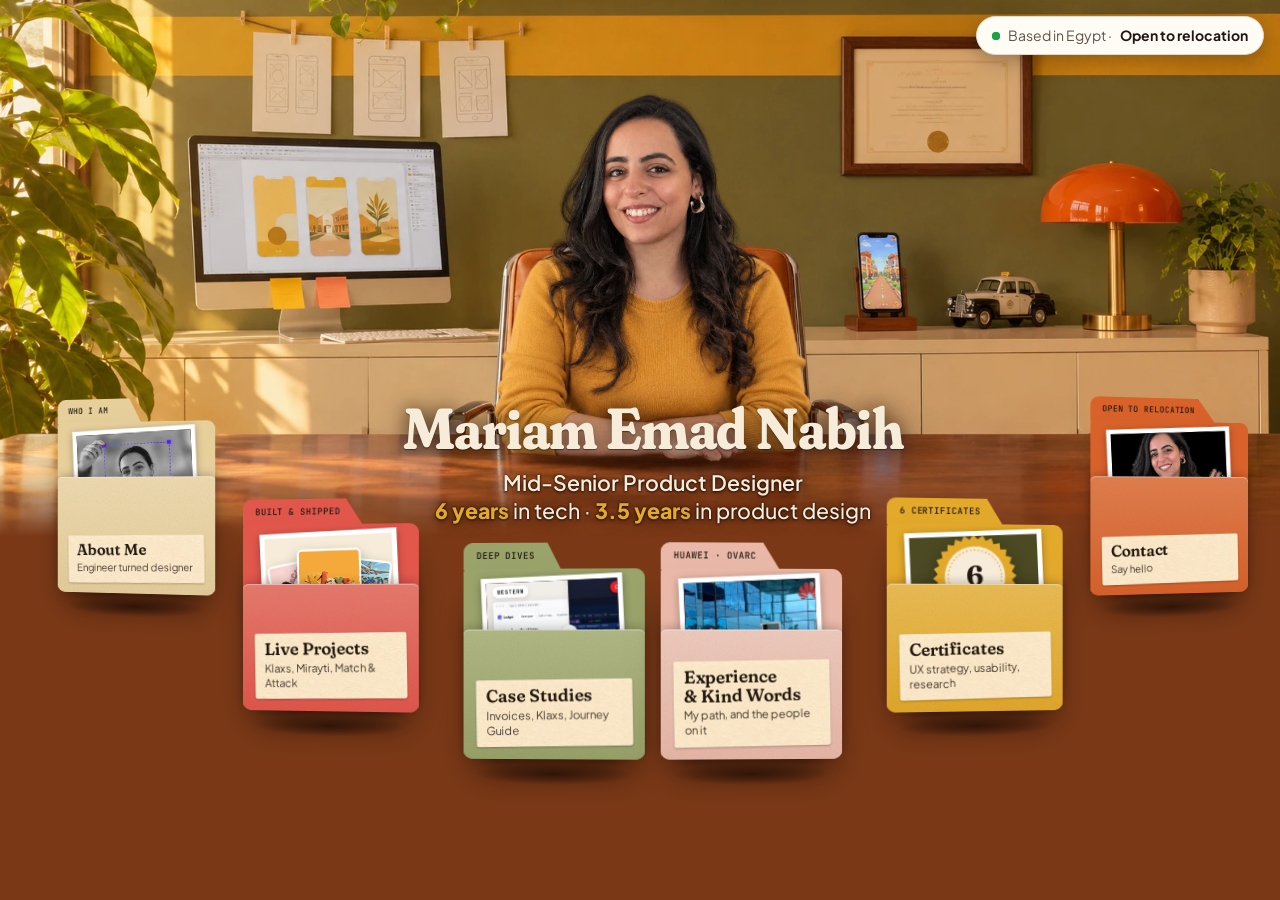
==== commit d5f6744c: "Back to the curve of folders, with About Me and Contact lower The row of four (from "reduce the gap " ====
--- a/index.html
+++ b/index.html
@@ -3,6 +3,20 @@
 <head>
 <meta charset="utf-8">
 <meta name="viewport" content="width=device-width, initial-scale=1, viewport-fit=cover">
+<!-- JavaScript is on, so this is the desk: folders open as sheets (folio.js)
+     and desk.js lays the desk out. Say so before the first paint, so the
+     plain page's nav never flashes up, and the desk shows once it is in place
+     instead of jumping into it. Should the scripts not run, the plain page
+     comes back when the page has loaded. -->
+<script>
+  (function (h) {
+    h.classList.add('desk-mode', 'desk-pending');
+    addEventListener('load', function () {
+      if (!window.Folio) h.classList.remove('desk-mode');
+      h.classList.remove('desk-pending');
+    });
+  })(document.documentElement);
+</script>
 <title>Mariam Emad Nabih — Product Designer, B2B SaaS</title>
 <meta name="description" content="Product designer with a computer-science background. I design billing, wallet and admin systems for B2B SaaS at Ovarc. Based in Egypt, open to relocation.">
 <meta name="author" content="Mariam Emad Nabih">
@@ -66,7 +80,7 @@
 <!-- The case-study reader's styles aren't needed for the first screen, so they load
      without holding it up. (The reader itself needs JavaScript anyway.) -->
 <link rel="stylesheet" href="assets/css/reader.css?v=20" media="print" onload="this.media='all'">
-<link rel="stylesheet" href="assets/css/desk.css?v=6">
+<link rel="stylesheet" href="assets/css/desk.css?v=8">
 <link rel="stylesheet" href="assets/css/folio.css?v=3">
 
 <!-- Structured data. The case studies and certificates are added at runtime
@@ -920,7 +934,7 @@
 <script src="assets/js/reader.js?v=21"></script>
 <script src="assets/js/contact.js?v=19"></script>
 <script src="assets/js/folio.js?v=4"></script>
-<script src="assets/js/desk.js?v=8"></script>
+<script src="assets/js/desk.js?v=12"></script>
 <script src="assets/js/app.js?v=18"></script>
 </body>
 </html>
--- a/assets/css/desk.css
+++ b/assets/css/desk.css
@@ -139,8 +139,18 @@
   right: max(16px, calc(env(safe-area-inset-right, 0px) + 12px));
   box-shadow: 0 6px 20px rgba(0, 0, 0, .25);
 }
+/* On a phone it is right over her head: smaller, and tucked into the corner.
+   desk.js keeps her head just clear of it. */
 @media (max-width: 619px) {
-  .desk__status { font-size: 0.75rem; padding: 0.35rem 0.75rem; }
+  .desk__status {
+    top: max(10px, calc(env(safe-area-inset-top, 0px) + 8px));
+    right: max(10px, calc(env(safe-area-inset-right, 0px) + 8px));
+    gap: 0.45em;
+    padding: 0.28rem 0.65rem;
+    font-size: 0.6875rem;
+    line-height: 1.3;
+  }
+  .desk__status .status__dot { width: 6px; height: 6px; }
 }
 
 /* ---- The folders ------------------------------------------------------------
@@ -447,6 +457,12 @@
 /* ---- With folders that open over the desk (folio.js) ---------------------------
    The desk is the whole page: exactly one screen, no nav (the folders are
    the navigation), and the sections wait in the open folder instead. */
+/* Until desk.js has laid the desk out, only the wood shows; then the room,
+   her name and the folders fade in already in place, rather than jumping
+   there (index.html sets .desk-pending before the first paint). */
+.desk-pending .desk > * { opacity: 0; }
+.desk__photo, .desk__plate, .desk__folders, .desk__status { transition: opacity var(--dur) var(--ease); }
+
 .desk-mode .desk { min-height: 100vh; min-height: 100svh; }
 /* with the folders laid out by desk.js, the wood below them only has to
    hold their shadows */
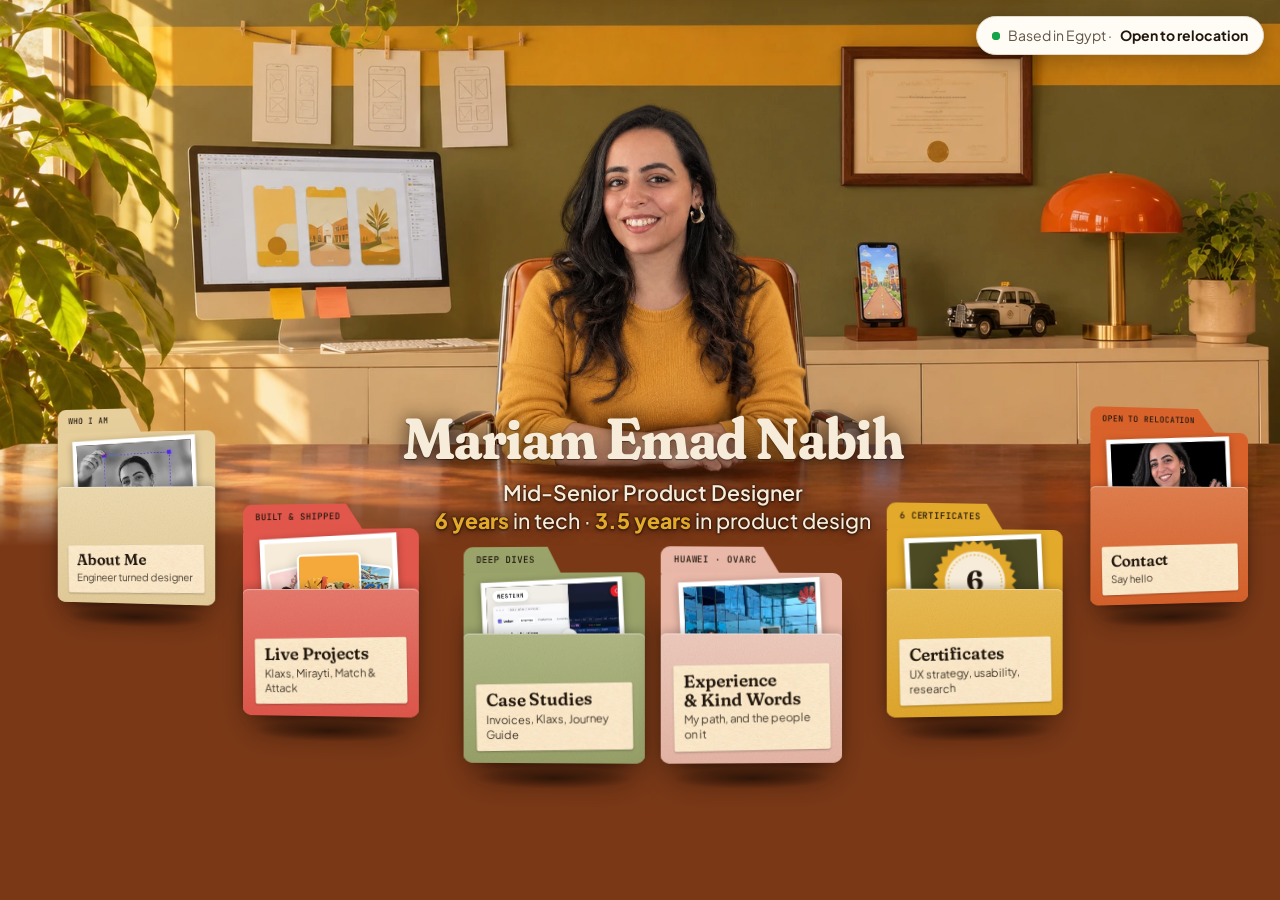
==== commit 7d4735e9: "Preview: fit the desk on one screen with no scroll Less empty space under the folders (2.5% of the h" ====
--- a/index.html
+++ b/index.html
@@ -76,11 +76,11 @@
 <link rel="stylesheet" href="assets/css/tokens.css?v=20">
 <link rel="stylesheet" href="assets/css/base.css?v=19">
 <link rel="stylesheet" href="assets/css/layout.css?v=19">
-<link rel="stylesheet" href="assets/css/components.css?v=21">
+<link rel="stylesheet" href="assets/css/components.css?v=22">
 <!-- The case-study reader's styles aren't needed for the first screen, so they load
      without holding it up. (The reader itself needs JavaScript anyway.) -->
 <link rel="stylesheet" href="assets/css/reader.css?v=20" media="print" onload="this.media='all'">
-<link rel="stylesheet" href="assets/css/desk.css?v=8">
+<link rel="stylesheet" href="assets/css/desk.css?v=12">
 <link rel="stylesheet" href="assets/css/folio.css?v=3">
 
 <!-- Structured data. The case studies and certificates are added at runtime
@@ -934,7 +934,7 @@
 <script src="assets/js/reader.js?v=21"></script>
 <script src="assets/js/contact.js?v=19"></script>
 <script src="assets/js/folio.js?v=4"></script>
-<script src="assets/js/desk.js?v=12"></script>
+<script src="assets/js/desk.js?v=16"></script>
 <script src="assets/js/app.js?v=18"></script>
 </body>
 </html>
--- a/assets/css/components.css
+++ b/assets/css/components.css
@@ -289,7 +289,9 @@
 
 .board__cards {
   --cols: 1;
-  --gap: clamp(1rem, 2.2vw, 1.75rem);
+  /* close-set, like cards laid side by side on a desk: 16px on a laptop,
+     12px on a phone */
+  --gap: clamp(0.75rem, 1.2vw, 1rem);
   display: flex;
   flex-wrap: wrap;
   justify-content: center;
--- a/assets/css/desk.css
+++ b/assets/css/desk.css
@@ -30,6 +30,7 @@
   aspect-ratio: 1672 / 931;      /* the room photo, its last 1% trimmed */
 }
 .desk__world { position: absolute; left: 0; top: 0; width: 100%; }
+
 .desk__room img { width: 100%; height: auto; }
 
 /* Where her forearms meet the desk is 86% of the way down the photo. These
@@ -105,7 +106,7 @@
   font-family: var(--font-display);
   font-variation-settings: "SOFT" 100, "WONK" 1, "opsz" 144;
   font-weight: 700;
-  font-size: clamp(2rem, 0.9rem + 3.4vw, 4.75rem);
+  font-size: clamp(2rem, 0.9rem + 3.4 * var(--sw, 1vw), 4.75rem);   /* --sw: a hundredth of the scene's width (desk.js) */
   line-height: 1;
   letter-spacing: -0.01em;
   color: var(--cream);
@@ -114,7 +115,7 @@
   text-shadow: 0 1px 1px rgba(0,0,0,.45), 0 0 18px rgba(30,12,2,.6), 0 8px 28px rgba(0,0,0,.45);
 }
 .desk__role {
-  font-size: clamp(1.0625rem, 0.65rem + 0.85vw, 1.5rem);
+  font-size: clamp(1.0625rem, 0.65rem + 0.85 * var(--sw, 1vw), 1.5rem);
   font-weight: 600;
   line-height: 1.3;
   color: var(--cream);
